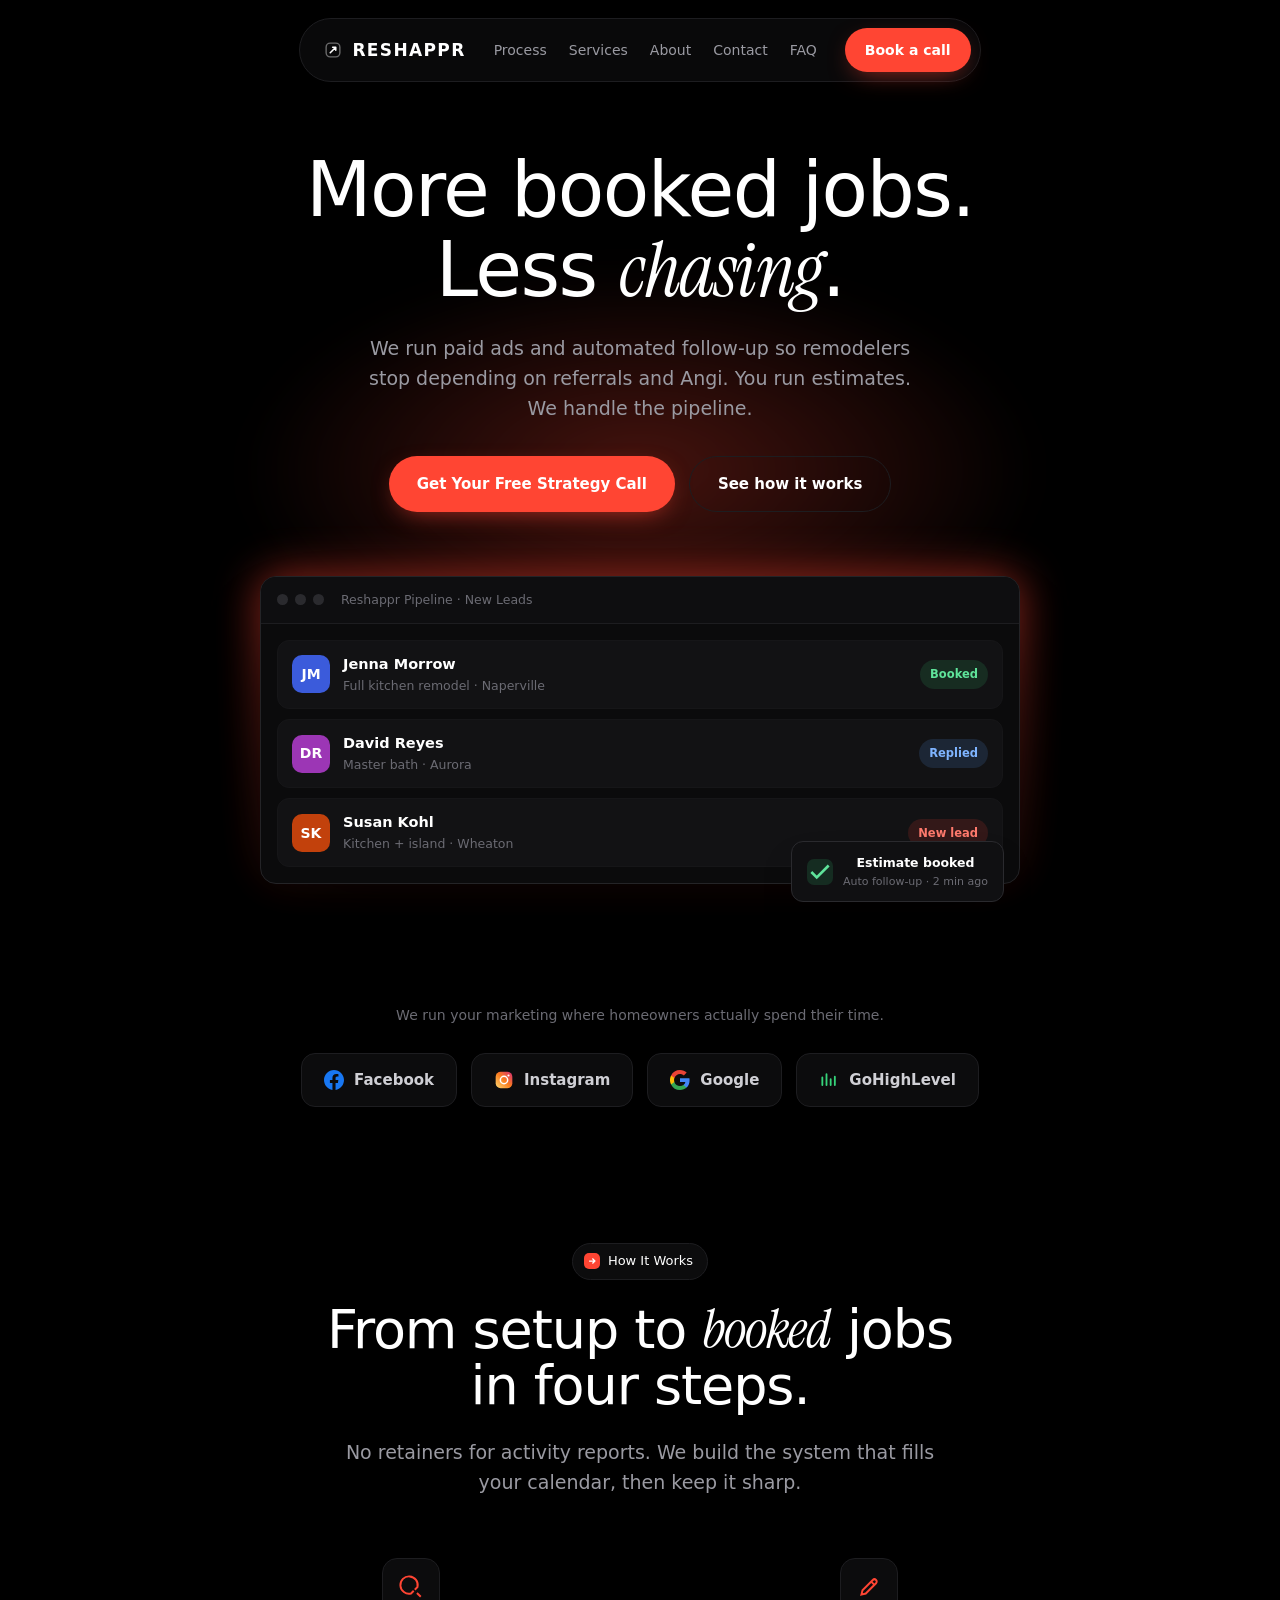
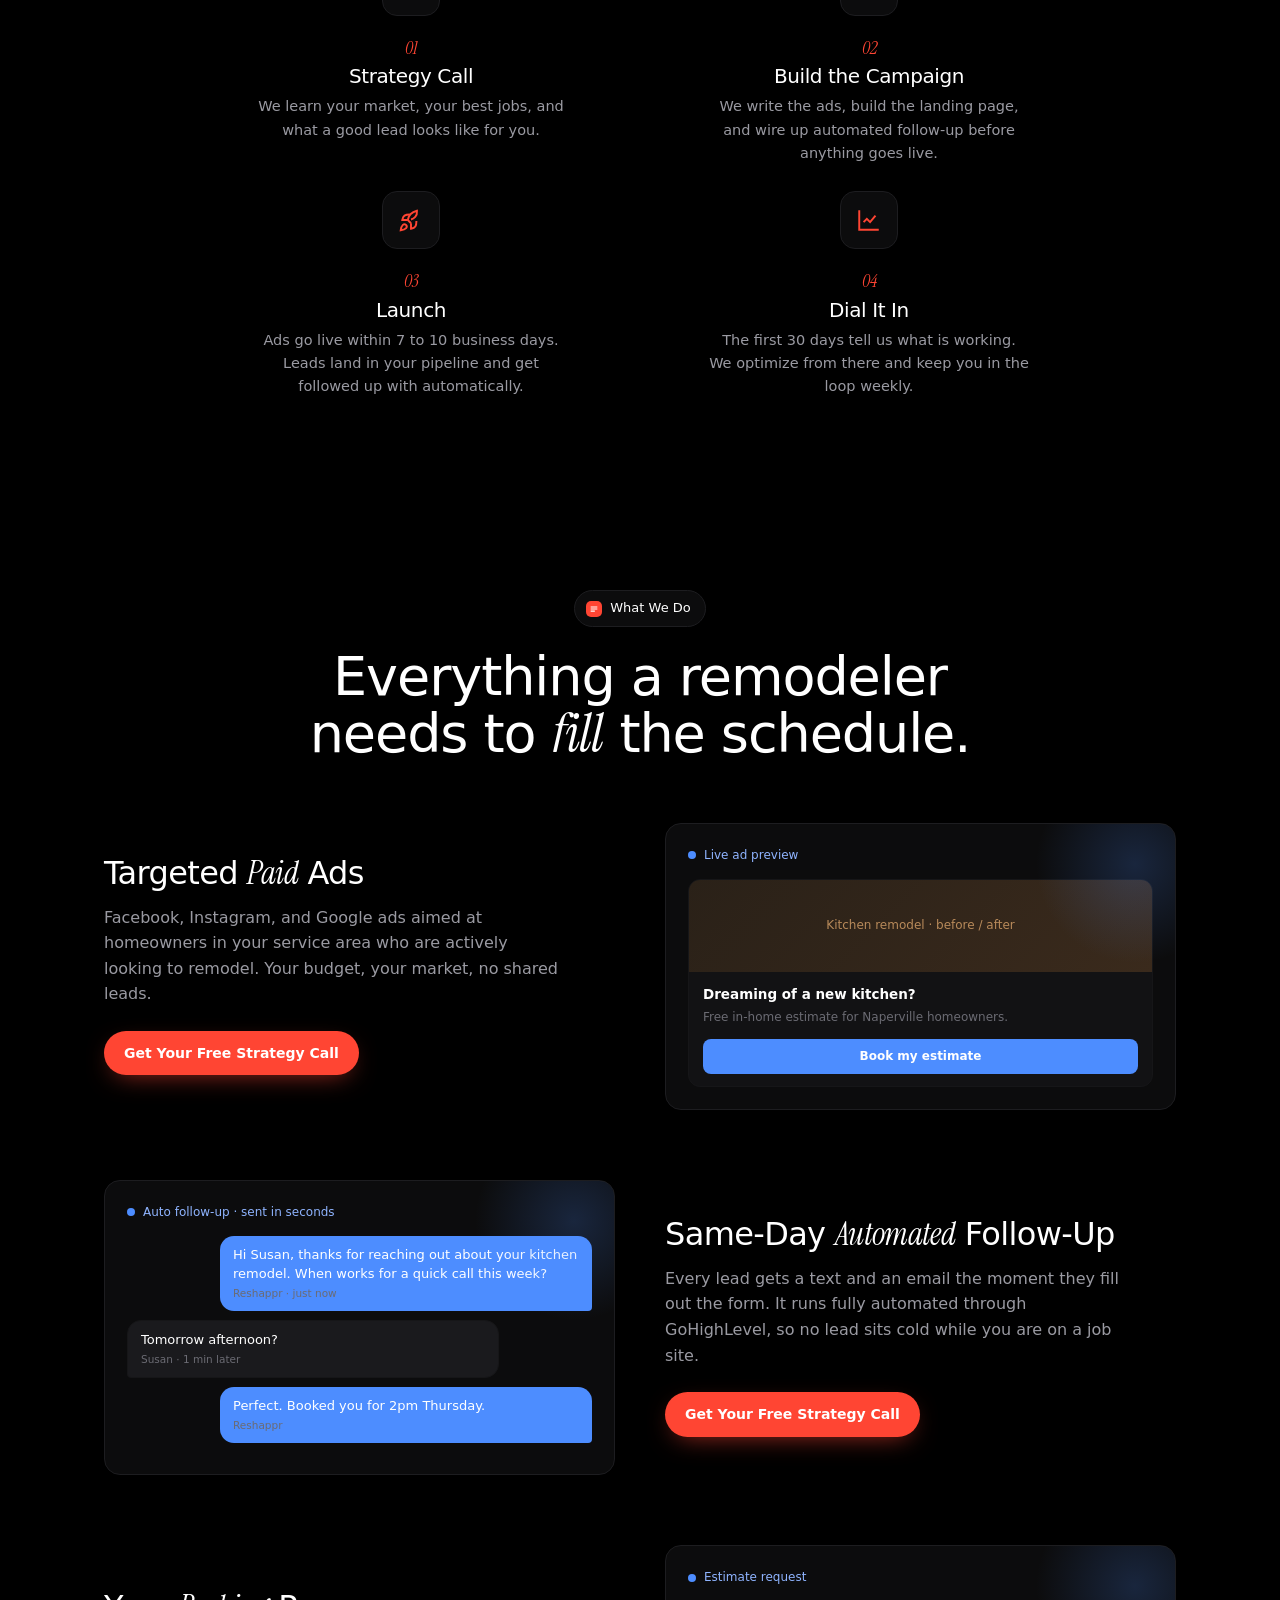
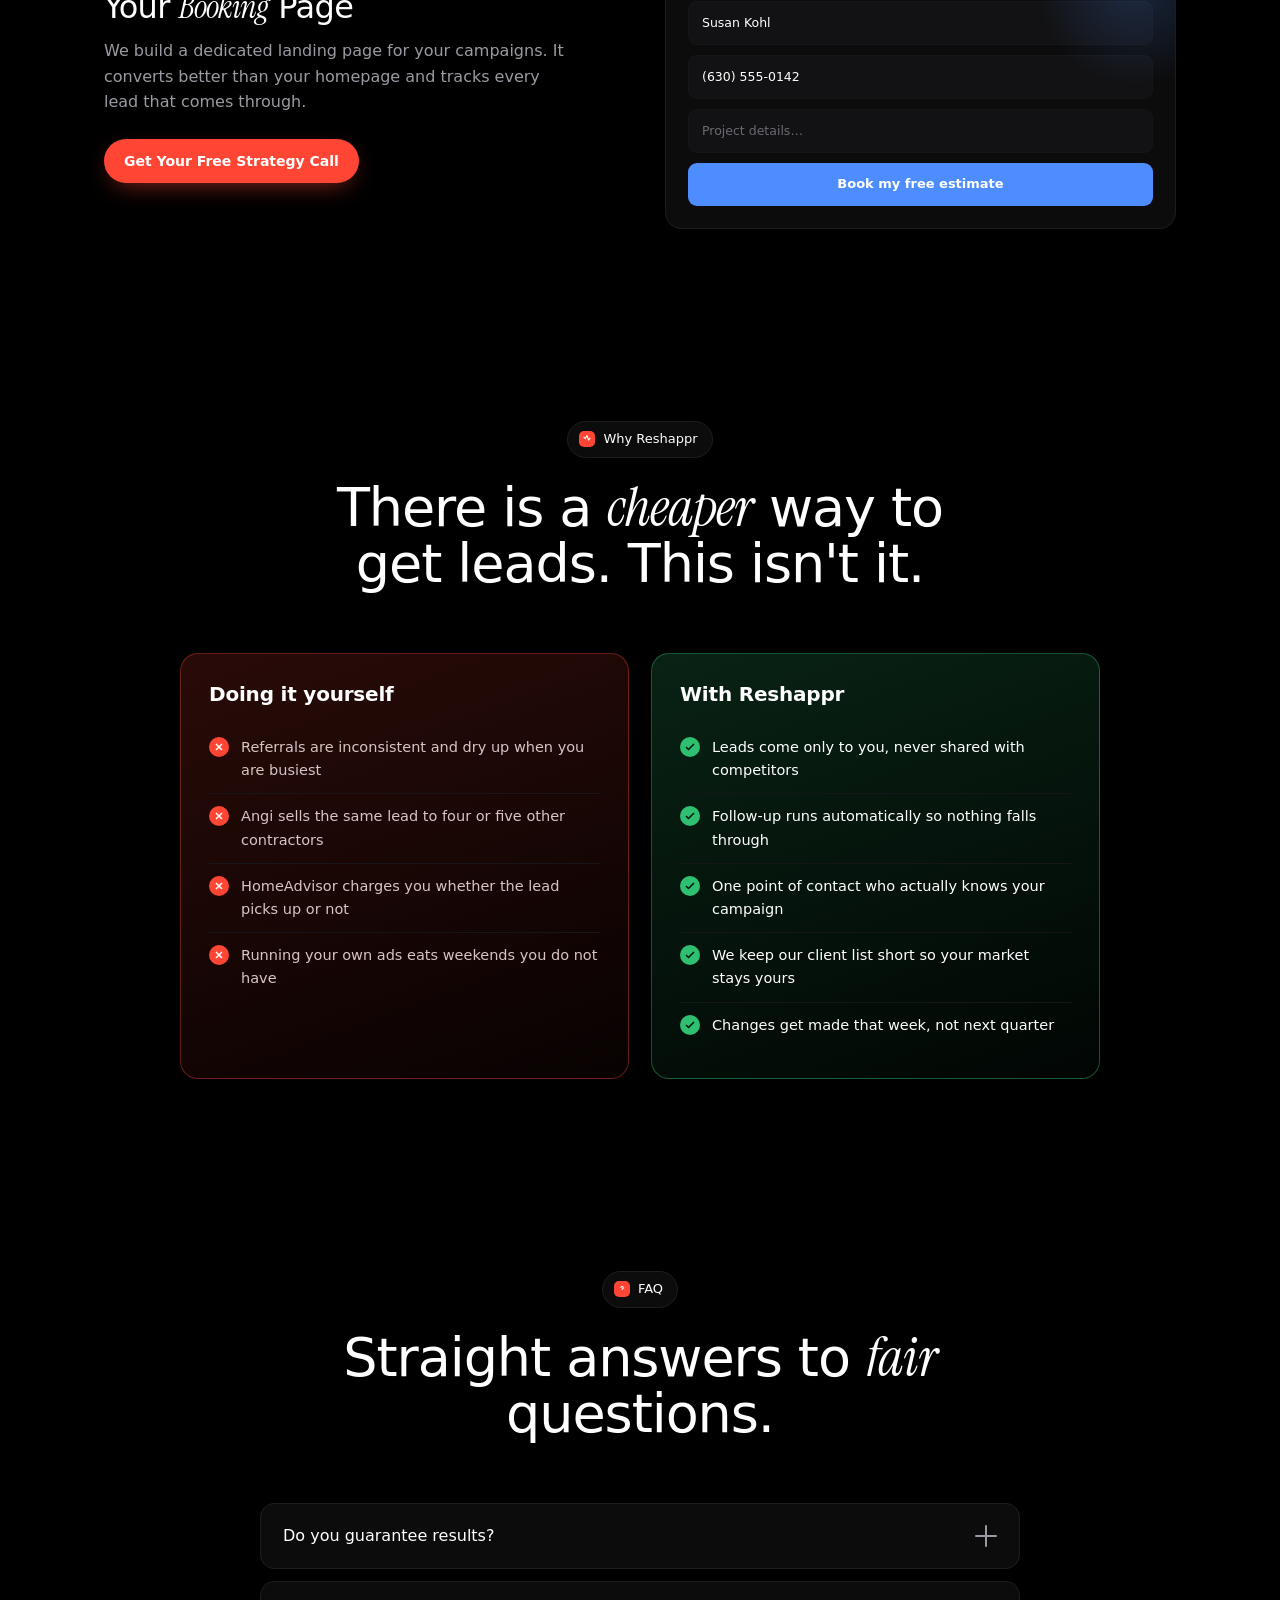
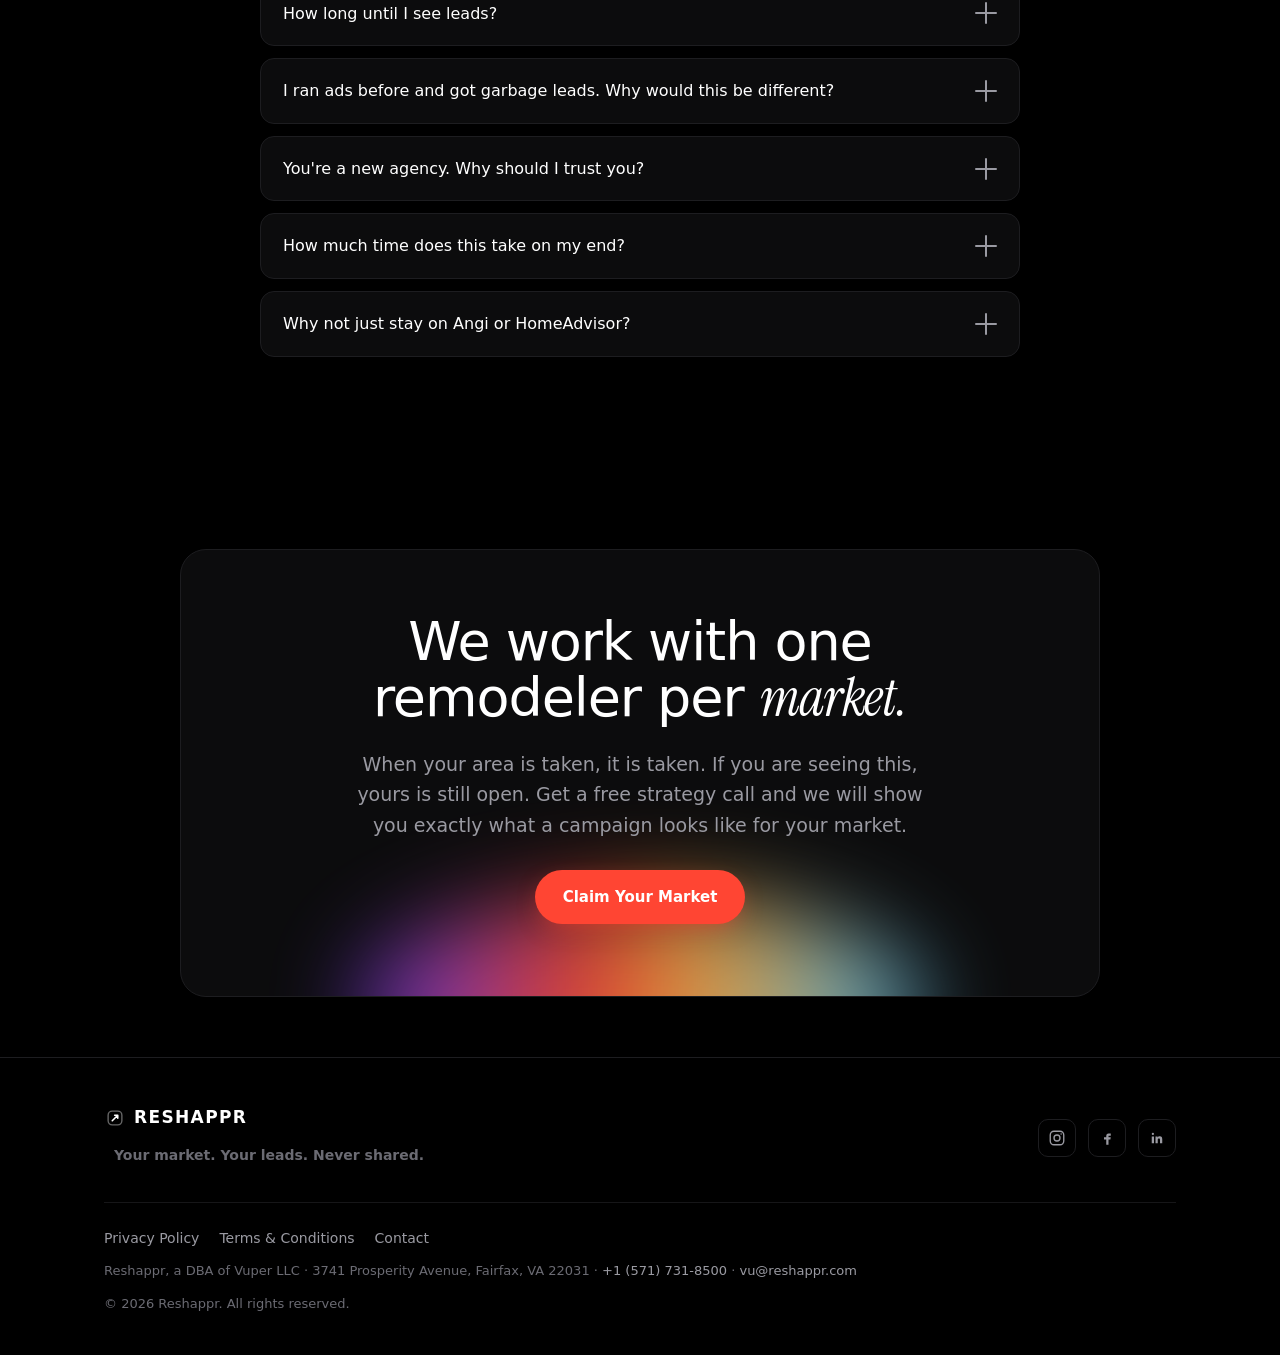
==== index.html @ 0d87b8c2 "Add files via upload" ====
<!DOCTYPE html>
<html lang="en">
<head>
<meta charset="UTF-8" />
<meta name="viewport" content="width=device-width, initial-scale=1.0" />
<title>Reshappr | Done-For-You Marketing for Kitchen &amp; Bath Remodelers</title>
<link rel="icon" href="brand/favicon.svg" type="image/svg+xml" />
<meta name="description" content="Reshappr runs paid ads and automated follow-up for kitchen and bath remodelers so your calendar fills with real estimates, not tire-kickers. Leads go only to you." />
<link rel="preconnect" href="https://fonts.googleapis.com" />
<link rel="preconnect" href="https://fonts.gstatic.com" crossorigin />
<link rel="preconnect" href="https://api.fontshare.com" crossorigin />
<link href="https://api.fontshare.com/v2/css?f[]=satoshi@400,500,700,900&display=swap" rel="stylesheet" />
<link href="https://fonts.googleapis.com/css2?family=Instrument+Serif:ital@0;1&display=swap" rel="stylesheet" />
<style>
  :root {
    --bg: #000000;
    --bg-card: #0c0c0d;
    --bg-card-2: #111113;
    --line: #1d1d20;
    --line-soft: #161618;
    --text: #ffffff;
    --muted: #9a9aa2;
    --muted-2: #6b6b73;
    --accent: #ff4533;
    --accent-soft: #ff4533;
    --demo: #4d8dff;
    --radius: 18px;
    --radius-pill: 100px;
    --serif: "Instrument Serif", Georgia, serif;
    --sans: "Satoshi", system-ui, -apple-system, sans-serif;
  }

  * { box-sizing: border-box; margin: 0; padding: 0; }
  html { scroll-behavior: smooth; }
  body {
    font-family: var(--sans);
    background: var(--bg);
    color: var(--text);
    line-height: 1.6;
    -webkit-font-smoothing: antialiased;
    overflow-x: hidden;
  }
  a { color: inherit; text-decoration: none; }
  img { max-width: 100%; display: block; }
  ::selection { background: var(--accent); color: #fff; }

  .wrap { width: 100%; max-width: 1120px; margin: 0 auto; padding: 0 24px; }

  /* emphasis serif */
  .em { font-family: var(--serif); font-style: italic; font-weight: 400; }

  /* ---------- NAV ---------- */
  .nav-spacer { height: 110px; }
  .nav {
    position: fixed; top: 18px; left: 0; right: 0; z-index: 100;
    display: flex; justify-content: center; pointer-events: none;
  }
  .nav-inner {
    pointer-events: auto;
    display: flex; align-items: center; gap: 28px;
    background: rgba(12,12,13,0.82);
    backdrop-filter: blur(14px);
    border: 1px solid var(--line);
    border-radius: var(--radius-pill);
    padding: 9px 9px 9px 22px;
    box-shadow: 0 10px 40px -18px rgba(0,0,0,0.8);
  }
  .brand { font-weight: 900; letter-spacing: 0.08em; font-size: 17px; display: flex; align-items: center; gap: 8px; }
  .brand .spark { color: var(--accent); }
  .brand-mark { width: 22px; height: 22px; color: #fff; flex: none; }
  .nav-links { display: flex; gap: 22px; font-size: 14px; color: var(--muted); }
  .nav-links a:hover { color: #fff; }
  .btn {
    display: inline-flex; align-items: center; justify-content: center; gap: 8px;
    background: var(--accent); color: #fff; font-weight: 600; font-size: 14px;
    padding: 11px 20px; border-radius: var(--radius-pill); border: none; cursor: pointer;
    transition: transform .15s ease, box-shadow .2s ease, background .2s ease;
    box-shadow: 0 8px 26px -10px rgba(255,69,51,0.7);
  }
  .btn:hover { transform: translateY(-1px); box-shadow: 0 12px 32px -8px rgba(255,69,51,0.85); }
  .btn-lg { padding: 15px 28px; font-size: 15px; }
  .btn-ghost { background: transparent; border: 1px solid var(--line); box-shadow: none; color: #fff; }
  .btn-ghost:hover { border-color: #333; background: rgba(255,255,255,0.03); }
  .nav-toggle { display: none; }

  /* ---------- SECTION SHELL ---------- */
  section { position: relative; padding: 96px 0; }
  .badge {
    display: inline-flex; align-items: center; gap: 8px;
    background: var(--bg-card); border: 1px solid var(--line);
    color: #fff; font-size: 13px; font-weight: 500;
    padding: 7px 14px 7px 11px; border-radius: var(--radius-pill); margin: 0 auto 22px;
  }
  .badge .dot { width: 16px; height: 16px; border-radius: 5px; background: var(--accent); display: inline-flex; align-items:center; justify-content:center; }
  .badge .dot svg { width: 10px; height: 10px; }
  .center { text-align: center; }
  h1, h2, h3 { font-weight: 500; letter-spacing: -0.02em; line-height: 1.05; }
  .h-xl { font-size: clamp(40px, 6.6vw, 76px); }
  .h-lg { font-size: clamp(32px, 4.6vw, 54px); }
  .h-md { font-size: clamp(24px, 3vw, 34px); }
  .lead { color: var(--muted); font-size: clamp(16px, 1.6vw, 19px); max-width: 600px; margin: 22px auto 0; }
  .section-head { max-width: 720px; margin: 0 auto 60px; }

  /* ---------- HERO ---------- */
  .hero { padding: 40px 0 90px; text-align: center; }
  .hero-glow {
    position: absolute; left: 50%; top: 240px; transform: translateX(-50%);
    width: 900px; height: 460px; pointer-events: none; z-index: 0;
    background: radial-gradient(ellipse at center, rgba(255,69,51,0.28) 0%, rgba(255,69,51,0) 62%);
    filter: blur(20px);
  }
  .hero .wrap { position: relative; z-index: 1; }
  .hero h1 { margin: 0 auto; max-width: 880px; }
  .hero .lead { max-width: 560px; }
  .hero-cta { margin-top: 32px; display: flex; gap: 14px; justify-content: center; flex-wrap: wrap; }

  /* hero mock */
  .mock-wrap { margin: 64px auto 0; max-width: 760px; position: relative; }
  .mock-glow {
    position: absolute; inset: -2px; border-radius: 22px; z-index: 0;
    background: linear-gradient(180deg, rgba(255,69,51,0.9), rgba(255,69,51,0.15));
    filter: blur(22px); opacity: 0.65;
  }
  .mock {
    position: relative; z-index: 1; background: #0b0b0c; border: 1px solid #242427;
    border-radius: 16px; overflow: hidden; text-align: left;
    box-shadow: 0 40px 90px -40px rgba(0,0,0,0.9);
  }
  .mock-bar { display: flex; align-items: center; gap: 7px; padding: 13px 16px; border-bottom: 1px solid var(--line); background: #0e0e10; }
  .mock-bar .d { width: 11px; height: 11px; border-radius: 50%; background: #2a2a2e; }
  .mock-bar .title { margin-left: 10px; font-size: 12.5px; color: var(--muted-2); }
  .mock-body { padding: 16px; display: grid; gap: 10px; }
  .lead-row { display: flex; align-items: center; gap: 13px; background: #121214; border: 1px solid var(--line-soft); border-radius: 12px; padding: 12px 14px; }
  .ava { width: 38px; height: 38px; border-radius: 10px; flex: none; display: flex; align-items: center; justify-content: center; font-weight: 700; font-size: 14px; color: #fff; }
  .lead-row .meta { flex: 1; min-width: 0; }
  .lead-row .nm { font-size: 14.5px; font-weight: 600; }
  .lead-row .pj { font-size: 12.5px; color: var(--muted-2); }
  .tag { font-size: 11.5px; font-weight: 600; padding: 5px 10px; border-radius: 100px; white-space: nowrap; }
  .tag.booked { background: rgba(54,211,122,0.13); color: #5fe39a; }
  .tag.new { background: rgba(255,69,51,0.14); color: #ff7a6d; }
  .tag.replied { background: rgba(96,165,250,0.14); color: #7fb4ff; }
  .toast {
    position: absolute; right: 16px; bottom: -18px; z-index: 3;
    display: flex; align-items: center; gap: 10px;
    background: #101012; border: 1px solid #2a2a2e; border-radius: 12px; padding: 11px 15px;
    box-shadow: 0 20px 40px -18px rgba(0,0,0,0.9);
  }
  .toast .ic { width: 26px; height: 26px; border-radius: 7px; background: rgba(54,211,122,0.15); color: #5fe39a; display: flex; align-items: center; justify-content: center; }
  .toast .tt { font-size: 12.5px; font-weight: 600; }
  .toast .ts { font-size: 11px; color: var(--muted-2); }

  /* ---------- PLATFORMS ---------- */
  .platforms { padding: 30px 0 40px; text-align: center; }
  .platforms p { color: var(--muted-2); font-size: 14px; margin-bottom: 26px; }
  .logo-row { display: flex; flex-wrap: wrap; gap: 14px; justify-content: center; }
  .logo-chip {
    display: flex; align-items: center; gap: 10px;
    background: var(--bg-card); border: 1px solid var(--line); border-radius: 14px;
    padding: 14px 22px; color: #cfcfd4; font-weight: 600; font-size: 15px;
  }
  .logo-chip svg { width: 20px; height: 20px; }

  /* ---------- PROCESS ---------- */
  .grid-2 { display: grid; grid-template-columns: repeat(2, 1fr); gap: 26px 56px; max-width: 860px; margin: 0 auto; }
  .step { text-align: center; }
  .step .icon {
    width: 58px; height: 58px; margin: 0 auto 18px; border-radius: 15px;
    background: var(--bg-card); border: 1px solid var(--line);
    display: flex; align-items: center; justify-content: center; color: var(--accent);
  }
  .step .icon svg { width: 26px; height: 26px; }
  .step .num { font-family: var(--serif); font-style: italic; color: var(--accent); font-size: 18px; }
  .step h3 { font-size: 20px; margin: 4px 0 8px; }
  .step p { color: var(--muted); font-size: 14.5px; max-width: 320px; margin: 0 auto; }

  /* ---------- SERVICES ---------- */
  .svc { display: grid; grid-template-columns: 1fr 1fr; gap: 50px; align-items: center; margin-bottom: 70px; }
  .svc:last-child { margin-bottom: 0; }
  .svc.flip .svc-text { order: 2; }
  .svc h3 { font-size: clamp(24px, 2.6vw, 32px); margin-bottom: 14px; }
  .svc p { color: var(--muted); font-size: 16px; max-width: 460px; }
  .svc .btn { margin-top: 24px; }
  .svc-visual {
    background: var(--bg-card); border: 1px solid var(--line); border-radius: 16px;
    padding: 22px; min-height: 230px; position: relative; overflow: hidden;
  }
  .svc-visual::after {
    content: ""; position: absolute; right: -60px; top: -60px; width: 200px; height: 200px;
    background: radial-gradient(circle, rgba(77,141,255,0.20), transparent 70%); pointer-events: none;
  }
  .mini-head { font-size: 12px; color: #8fb4ff; margin-bottom: 14px; display: flex; align-items: center; gap: 8px; }
  .mini-head .pulse { width: 8px; height: 8px; border-radius: 50%; background: var(--demo); }
  /* ad preview */
  .ad-card { background: #121214; border: 1px solid var(--line-soft); border-radius: 12px; overflow: hidden; }
  .ad-img { height: 92px; background: linear-gradient(135deg, #2a2118, #3a2a1c); display: flex; align-items: center; justify-content: center; color: #b88a5a; font-size: 12px; }
  .ad-body { padding: 12px 14px; }
  .ad-body .t { font-size: 13.5px; font-weight: 600; }
  .ad-body .s { font-size: 12px; color: var(--muted-2); margin-top: 3px; }
  .ad-btn { margin-top: 11px; background: var(--demo); color: #fff; font-size: 12px; font-weight: 600; text-align: center; padding: 8px; border-radius: 8px; }
  /* sms thread */
  .bubble { max-width: 80%; padding: 10px 13px; border-radius: 14px; font-size: 13px; margin-bottom: 9px; line-height: 1.45; }
  .bubble.in { background: #1a1a1d; border: 1px solid var(--line-soft); border-bottom-left-radius: 4px; }
  .bubble.out { background: var(--demo); color: #fff; margin-left: auto; border-bottom-right-radius: 4px; }
  .stamp { font-size: 10.5px; color: var(--muted-2); display: block; margin-top: 2px; }
  /* booking form */
  .form-mock { display: grid; gap: 10px; }
  .form-mock .fld { background: #121214; border: 1px solid var(--line-soft); border-radius: 9px; padding: 11px 13px; font-size: 12.5px; color: var(--muted-2); }
  .form-mock .fld.filled { color: #fff; }
  .form-mock .submit { background: var(--demo); color: #fff; text-align: center; font-size: 13px; font-weight: 600; padding: 11px; border-radius: 9px; }

  /* ---------- COMPARISON ---------- */
  .cmp { display: grid; grid-template-columns: 1fr 1fr; gap: 22px; max-width: 920px; margin: 0 auto; }
  .cmp-col { border-radius: var(--radius); padding: 30px 28px; border: 1px solid var(--line); }
  .cmp-col.bad { background: linear-gradient(160deg, rgba(255,69,51,0.16), rgba(255,69,51,0.03)); border-color: rgba(255,69,51,0.35); }
  .cmp-col.good { background: linear-gradient(160deg, rgba(47,191,113,0.18), rgba(47,191,113,0.03)); border-color: rgba(47,191,113,0.4); }
  .cmp-col h3 { font-size: 20px; margin-bottom: 20px; font-weight: 600; letter-spacing: -0.01em; }
  .cmp-col.bad h3 { color: #fff; }
  .cmp-item { display: flex; gap: 12px; align-items: flex-start; padding: 11px 0; border-top: 1px solid var(--line-soft); font-size: 14.5px; }
  .cmp-item:first-of-type { border-top: none; }
  .cmp-item .ci { width: 20px; height: 20px; border-radius: 50%; flex: none; display: flex; align-items: center; justify-content: center; margin-top: 1px; }
  .cmp-item.bad .ci { background: var(--accent); color: #fff; }
  .cmp-item.good .ci { background: #2fbf71; color: #04140b; }
  .cmp-item.bad { color: #d8c5c2; }
  .cmp-item .ci svg { width: 12px; height: 12px; }

  /* ---------- FAQ ---------- */
  .faq { max-width: 760px; margin: 0 auto; display: grid; gap: 12px; }
  .faq details { background: var(--bg-card); border: 1px solid var(--line); border-radius: 14px; overflow: hidden; }
  .faq summary {
    list-style: none; cursor: pointer; padding: 19px 22px;
    display: flex; justify-content: space-between; align-items: center; gap: 16px;
    font-size: 16px; font-weight: 500;
  }
  .faq summary::-webkit-details-marker { display: none; }
  .faq summary .pm { flex: none; width: 22px; height: 22px; position: relative; transition: transform .25s ease; color: var(--muted); }
  .faq summary .pm::before, .faq summary .pm::after { content: ""; position: absolute; background: currentColor; border-radius: 2px; }
  .faq summary .pm::before { left: 0; right: 0; top: 50%; height: 2px; transform: translateY(-50%); }
  .faq summary .pm::after { top: 0; bottom: 0; left: 50%; width: 2px; transform: translateX(-50%); transition: opacity .25s ease; }
  .faq details[open] summary .pm::after { opacity: 0; }
  .faq .ans { padding: 0 22px 20px; color: var(--muted); font-size: 14.5px; max-width: 640px; }

  /* ---------- FINAL CTA ---------- */
  .final { padding-bottom: 60px; }
  .final-card {
    position: relative; max-width: 920px; margin: 0 auto; text-align: center;
    background: var(--bg-card); border: 1px solid var(--line); border-radius: 26px;
    padding: 64px 30px 72px; overflow: hidden;
  }
  .final-card h2 { position: relative; z-index: 1; max-width: 640px; margin: 0 auto; }
  .final-card .lead { position: relative; z-index: 1; }
  .final-card .btn { position: relative; z-index: 1; margin-top: 30px; }
  .final-rainbow {
    position: absolute; left: 50%; bottom: -120px; transform: translateX(-50%);
    width: 560px; height: 220px; border-radius: 50%; z-index: 0; filter: blur(46px); opacity: 0.85;
    background: linear-gradient(90deg, #6a3bff, #ff4533 40%, #ffb347 60%, #57c7ff);
  }

  /* ---------- FOOTER ---------- */
  footer { border-top: 1px solid var(--line); padding: 46px 0 40px; }
  .foot { display: flex; justify-content: space-between; align-items: center; gap: 20px; flex-wrap: wrap; }
  .foot .tag { color: var(--muted-2); font-size: 14px; margin-top: 8px; }
  .foot .soc { display: flex; gap: 12px; }
  .foot .soc a { width: 38px; height: 38px; border: 1px solid var(--line); border-radius: 10px; display: flex; align-items: center; justify-content: center; color: var(--muted); }
  .foot .soc a:hover { color: #fff; border-color: #333; }
  .foot-links { display: flex; gap: 20px; flex-wrap: wrap; margin-top: 30px; padding-top: 24px; border-top: 1px solid var(--line-soft); }
  .foot-links a { color: var(--muted); font-size: 14px; }
  .foot-links a:hover { color: #fff; }
  .copy { color: var(--muted-2); font-size: 13px; margin-top: 12px; }
  .copy a { color: var(--muted); }
  .copy a:hover { color: #fff; }

  /* ---------- ANIMATION ---------- */
  .reveal { opacity: 0; transform: translateY(26px); transition: opacity .7s cubic-bezier(.2,.7,.2,1), transform .7s cubic-bezier(.2,.7,.2,1); }
  .reveal.in { opacity: 1; transform: none; }
  @media (prefers-reduced-motion: reduce) { .reveal { opacity: 1; transform: none; transition: none; } }

  /* ---------- RESPONSIVE ---------- */
  @media (max-width: 860px) {
    section { padding: 70px 0; }
    .nav-links { display: none; }
    .grid-2 { grid-template-columns: 1fr; gap: 40px; }
    .svc { grid-template-columns: 1fr; gap: 26px; margin-bottom: 54px; }
    .svc.flip .svc-text { order: 0; }
    .cmp { grid-template-columns: 1fr; }
    .foot { flex-direction: column; align-items: flex-start; }
  }
</style>
</head>
<body>

<!-- NAV -->
<div class="nav">
  <nav class="nav-inner">
    <div class="brand"><svg class="brand-mark" viewBox="0 0 64 64" fill="none" aria-hidden="true"><rect x="12" y="12" width="40" height="40" rx="12" fill="none" stroke="currentColor" stroke-width="4" opacity="0.4"/><path d="M24 40 L40 24 M31 24 H40 V33" stroke="currentColor" stroke-width="4.5" fill="none" stroke-linecap="round" stroke-linejoin="round"/></svg>RESHAPPR</div>
    <div class="nav-links">
      <a href="#process">Process</a>
      <a href="services.html">Services</a>
      <a href="about.html">About</a>
      <a href="contact.html">Contact</a>
      <a href="#faq">FAQ</a>
    </div>
    <a href="contact.html" class="btn">Book a call</a>
  </nav>
</div>

<!-- HERO -->
<header class="hero">
  <div class="hero-glow"></div>
  <div class="nav-spacer"></div>
  <div class="wrap">
    <h1 class="h-xl">More booked jobs.<br>Less <span class="em">chasing</span>.</h1>
    <p class="lead">We run paid ads and automated follow-up so remodelers stop depending on referrals and Angi. You run estimates. We handle the pipeline.</p>
    <div class="hero-cta">
      <a href="contact.html" class="btn btn-lg">Get Your Free Strategy Call</a>
      <a href="#process" class="btn btn-lg btn-ghost">See how it works</a>
    </div>

    <!-- mock -->
    <div class="mock-wrap reveal">
      <div class="mock-glow"></div>
      <div class="mock">
        <div class="mock-bar">
          <span class="d"></span><span class="d"></span><span class="d"></span>
          <span class="title">Reshappr Pipeline · New Leads</span>
        </div>
        <div class="mock-body">
          <div class="lead-row">
            <div class="ava" style="background:#3b5bdb">JM</div>
            <div class="meta"><div class="nm">Jenna Morrow</div><div class="pj">Full kitchen remodel · Naperville</div></div>
            <span class="tag booked">Booked</span>
          </div>
          <div class="lead-row">
            <div class="ava" style="background:#9c36b5">DR</div>
            <div class="meta"><div class="nm">David Reyes</div><div class="pj">Master bath · Aurora</div></div>
            <span class="tag replied">Replied</span>
          </div>
          <div class="lead-row">
            <div class="ava" style="background:#c2410c">SK</div>
            <div class="meta"><div class="nm">Susan Kohl</div><div class="pj">Kitchen + island · Wheaton</div></div>
            <span class="tag new">New lead</span>
          </div>
        </div>
      </div>
      <div class="toast">
        <span class="ic">
          <svg viewBox="0 0 24 24" fill="none" stroke="currentColor" stroke-width="2.4"><path d="M20 6 9 17l-5-5"/></svg>
        </span>
        <div><div class="tt">Estimate booked</div><div class="ts">Auto follow-up · 2 min ago</div></div>
      </div>
    </div>
  </div>
</header>

<!-- PLATFORMS -->
<section class="platforms">
  <div class="wrap">
    <p>We run your marketing where homeowners actually spend their time.</p>
    <div class="logo-row reveal">
      <div class="logo-chip">
        <svg viewBox="0 0 24 24" fill="#1877F2"><path d="M24 12.07C24 5.4 18.63 0 12 0S0 5.4 0 12.07C0 18.1 4.39 23.1 10.13 24v-8.44H7.08v-3.49h3.05V9.41c0-3.02 1.79-4.69 4.53-4.69 1.31 0 2.68.24 2.68.24v2.97h-1.51c-1.49 0-1.96.93-1.96 1.89v2.25h3.33l-.53 3.49h-2.8V24C19.61 23.1 24 18.1 24 12.07Z"/></svg>
        Facebook
      </div>
      <div class="logo-chip">
        <svg viewBox="0 0 24 24" fill="none"><defs><linearGradient id="ig" x1="0" y1="1" x2="1" y2="0"><stop offset="0" stop-color="#FEDA75"/><stop offset=".5" stop-color="#FA7E1E"/><stop offset="1" stop-color="#D62976"/></linearGradient></defs><rect x="2" y="2" width="20" height="20" rx="6" fill="url(#ig)"/><circle cx="12" cy="12" r="4.4" fill="none" stroke="#fff" stroke-width="1.8"/><circle cx="17.4" cy="6.6" r="1.3" fill="#fff"/></svg>
        Instagram
      </div>
      <div class="logo-chip">
        <svg viewBox="0 0 24 24"><path fill="#4285F4" d="M23.5 12.27c0-.79-.07-1.54-.2-2.27H12v4.51h6.47a5.5 5.5 0 0 1-2.4 3.6v3h3.86c2.26-2.08 3.57-5.15 3.57-8.84Z"/><path fill="#34A853" d="M12 24c3.24 0 5.95-1.08 7.93-2.91l-3.86-3c-1.08.72-2.45 1.16-4.07 1.16-3.13 0-5.78-2.11-6.73-4.96H1.29v3.09A12 12 0 0 0 12 24Z"/><path fill="#FBBC05" d="M5.27 14.29a7.2 7.2 0 0 1 0-4.58V6.62H1.29a12 12 0 0 0 0 10.76l3.98-3.09Z"/><path fill="#EA4335" d="M12 4.75c1.77 0 3.35.61 4.6 1.8l3.42-3.42C17.95 1.19 15.24 0 12 0A12 12 0 0 0 1.29 6.62l3.98 3.09C6.22 6.86 8.87 4.75 12 4.75Z"/></svg>
        Google
      </div>
      <div class="logo-chip">
        <svg viewBox="0 0 24 24" fill="none" stroke="#36D37A" stroke-width="2.2" stroke-linecap="round"><path d="M4 18V9m5 9V5m5 13v-7m5 7V8"/></svg>
        GoHighLevel
      </div>
    </div>
  </div>
</section>

<!-- PROCESS -->
<section id="process">
  <div class="wrap center section-head reveal">
    <span class="badge"><span class="dot"><svg viewBox="0 0 24 24" fill="none" stroke="#fff" stroke-width="3"><path d="M5 12h14M13 6l6 6-6 6"/></svg></span>How It Works</span>
    <h2 class="h-lg">From setup to <span class="em">booked</span> jobs in four steps.</h2>
    <p class="lead">No retainers for activity reports. We build the system that fills your calendar, then keep it sharp.</p>
  </div>
  <div class="wrap">
    <div class="grid-2 reveal">
      <div class="step">
        <div class="icon"><svg viewBox="0 0 24 24" fill="none" stroke="currentColor" stroke-width="1.8"><path d="M15.5 14.5 18 12a8 8 0 1 0-6 6l2.5-2.5"/><path d="m21 21-3.5-3.5"/></svg></div>
        <span class="num">01</span>
        <h3>Strategy Call</h3>
        <p>We learn your market, your best jobs, and what a good lead looks like for you.</p>
      </div>
      <div class="step">
        <div class="icon"><svg viewBox="0 0 24 24" fill="none" stroke="currentColor" stroke-width="1.8"><path d="m14 7 3 3"/><path d="M5 19l4-1 9.5-9.5a2.1 2.1 0 0 0-3-3L6 15l-1 4Z"/></svg></div>
        <span class="num">02</span>
        <h3>Build the Campaign</h3>
        <p>We write the ads, build the landing page, and wire up automated follow-up before anything goes live.</p>
      </div>
      <div class="step">
        <div class="icon"><svg viewBox="0 0 24 24" fill="none" stroke="currentColor" stroke-width="1.8"><path d="M4.5 16.5c-1.5 1.3-2 5-2 5s3.7-.5 5-2c.7-.9.7-2.2-.1-3a2.2 2.2 0 0 0-2.9 0Z"/><path d="M12 15 9 12c.5-3 2.5-7 8.5-8.5C18 8.5 14.5 11 12 11.5"/><path d="M9 12H4s.5-3 2-4 5-1 5-1"/><path d="M12 15v5s3-.5 4-2 1-5 1-5"/></svg></div>
        <span class="num">03</span>
        <h3>Launch</h3>
        <p>Ads go live within 7 to 10 business days. Leads land in your pipeline and get followed up with automatically.</p>
      </div>
      <div class="step">
        <div class="icon"><svg viewBox="0 0 24 24" fill="none" stroke="currentColor" stroke-width="1.8"><path d="M3 3v18h18"/><path d="m7 14 3-3 3 3 5-6"/></svg></div>
        <span class="num">04</span>
        <h3>Dial It In</h3>
        <p>The first 30 days tell us what is working. We optimize from there and keep you in the loop weekly.</p>
      </div>
    </div>
  </div>
</section>

<!-- SERVICES -->
<section id="services">
  <div class="wrap center section-head reveal">
    <span class="badge"><span class="dot"><svg viewBox="0 0 24 24" fill="none" stroke="#fff" stroke-width="2.6"><path d="M4 7h16M4 12h16M4 17h10"/></svg></span>What We Do</span>
    <h2 class="h-lg">Everything a remodeler needs to <span class="em">fill</span> the schedule.</h2>
  </div>
  <div class="wrap">

    <div class="svc reveal">
      <div class="svc-text">
        <h3>Targeted <span class="em">Paid</span> Ads</h3>
        <p>Facebook, Instagram, and Google ads aimed at homeowners in your service area who are actively looking to remodel. Your budget, your market, no shared leads.</p>
        <a href="contact.html" class="btn">Get Your Free Strategy Call</a>
      </div>
      <div class="svc-visual">
        <div class="mini-head"><span class="pulse"></span>Live ad preview</div>
        <div class="ad-card">
          <div class="ad-img">Kitchen remodel · before / after</div>
          <div class="ad-body">
            <div class="t">Dreaming of a new kitchen?</div>
            <div class="s">Free in-home estimate for Naperville homeowners.</div>
            <div class="ad-btn">Book my estimate</div>
          </div>
        </div>
      </div>
    </div>

    <div class="svc flip reveal">
      <div class="svc-text">
        <h3>Same-Day <span class="em">Automated</span> Follow-Up</h3>
        <p>Every lead gets a text and an email the moment they fill out the form. It runs fully automated through GoHighLevel, so no lead sits cold while you are on a job site.</p>
        <a href="contact.html" class="btn">Get Your Free Strategy Call</a>
      </div>
      <div class="svc-visual">
        <div class="mini-head"><span class="pulse"></span>Auto follow-up · sent in seconds</div>
        <div class="bubble out">Hi Susan, thanks for reaching out about your kitchen remodel. When works for a quick call this week? <span class="stamp">Reshappr · just now</span></div>
        <div class="bubble in">Tomorrow afternoon? <span class="stamp">Susan · 1 min later</span></div>
        <div class="bubble out">Perfect. Booked you for 2pm Thursday. <span class="stamp">Reshappr</span></div>
      </div>
    </div>

    <div class="svc reveal">
      <div class="svc-text">
        <h3>Your <span class="em">Booking</span> Page</h3>
        <p>We build a dedicated landing page for your campaigns. It converts better than your homepage and tracks every lead that comes through.</p>
        <a href="contact.html" class="btn">Get Your Free Strategy Call</a>
      </div>
      <div class="svc-visual">
        <div class="mini-head"><span class="pulse"></span>Estimate request</div>
        <div class="form-mock">
          <div class="fld filled">Susan Kohl</div>
          <div class="fld filled">(630) 555-0142</div>
          <div class="fld">Project details…</div>
          <div class="submit">Book my free estimate</div>
        </div>
      </div>
    </div>

  </div>
</section>

<!-- COMPARISON -->
<section id="why">
  <div class="wrap center section-head reveal">
    <span class="badge"><span class="dot"><svg viewBox="0 0 24 24" fill="none" stroke="#fff" stroke-width="2.6"><path d="m4 7 4 4 4-7 4 10 4-5"/></svg></span>Why Reshappr</span>
    <h2 class="h-lg">There is a <span class="em">cheaper</span> way to get leads. This isn't it.</h2>
  </div>
  <div class="wrap">
    <div class="cmp reveal">
      <div class="cmp-col bad">
        <h3>Doing it yourself</h3>
        <div class="cmp-item bad"><span class="ci"><svg viewBox="0 0 24 24" fill="none" stroke="currentColor" stroke-width="3"><path d="M18 6 6 18M6 6l12 12"/></svg></span>Referrals are inconsistent and dry up when you are busiest</div>
        <div class="cmp-item bad"><span class="ci"><svg viewBox="0 0 24 24" fill="none" stroke="currentColor" stroke-width="3"><path d="M18 6 6 18M6 6l12 12"/></svg></span>Angi sells the same lead to four or five other contractors</div>
        <div class="cmp-item bad"><span class="ci"><svg viewBox="0 0 24 24" fill="none" stroke="currentColor" stroke-width="3"><path d="M18 6 6 18M6 6l12 12"/></svg></span>HomeAdvisor charges you whether the lead picks up or not</div>
        <div class="cmp-item bad"><span class="ci"><svg viewBox="0 0 24 24" fill="none" stroke="currentColor" stroke-width="3"><path d="M18 6 6 18M6 6l12 12"/></svg></span>Running your own ads eats weekends you do not have</div>
      </div>
      <div class="cmp-col good">
        <h3>With Reshappr</h3>
        <div class="cmp-item good"><span class="ci"><svg viewBox="0 0 24 24" fill="none" stroke="currentColor" stroke-width="3"><path d="M20 6 9 17l-5-5"/></svg></span>Leads come only to you, never shared with competitors</div>
        <div class="cmp-item good"><span class="ci"><svg viewBox="0 0 24 24" fill="none" stroke="currentColor" stroke-width="3"><path d="M20 6 9 17l-5-5"/></svg></span>Follow-up runs automatically so nothing falls through</div>
        <div class="cmp-item good"><span class="ci"><svg viewBox="0 0 24 24" fill="none" stroke="currentColor" stroke-width="3"><path d="M20 6 9 17l-5-5"/></svg></span>One point of contact who actually knows your campaign</div>
        <div class="cmp-item good"><span class="ci"><svg viewBox="0 0 24 24" fill="none" stroke="currentColor" stroke-width="3"><path d="M20 6 9 17l-5-5"/></svg></span>We keep our client list short so your market stays yours</div>
        <div class="cmp-item good"><span class="ci"><svg viewBox="0 0 24 24" fill="none" stroke="currentColor" stroke-width="3"><path d="M20 6 9 17l-5-5"/></svg></span>Changes get made that week, not next quarter</div>
      </div>
    </div>
  </div>
</section>

<!-- FAQ -->
<section id="faq">
  <div class="wrap center section-head reveal">
    <span class="badge"><span class="dot"><svg viewBox="0 0 24 24" fill="none" stroke="#fff" stroke-width="2.6"><path d="M9.1 9a3 3 0 1 1 4.5 2.6c-.9.5-1.6 1.2-1.6 2.4"/><path d="M12 17h.01"/></svg></span>FAQ</span>
    <h2 class="h-lg">Straight answers to <span class="em">fair</span> questions.</h2>
  </div>
  <div class="wrap">
    <div class="faq reveal">
      <details>
        <summary>Do you guarantee results?<span class="pm"></span></summary>
        <div class="ans">No. Any agency that does is lying. What we can tell you is how we run campaigns, what we optimize for, and what realistic timelines look like. Results depend on your market, your price point, and how fast you respond to leads.</div>
      </details>
      <details>
        <summary>How long until I see leads?<span class="pm"></span></summary>
        <div class="ans">Ads go live in 7 to 10 business days after we finish setup. Plan for about 30 days before the data is solid enough to know what is working. Leads can come in before that, but that is when we start optimizing with confidence.</div>
      </details>
      <details>
        <summary>I ran ads before and got garbage leads. Why would this be different?<span class="pm"></span></summary>
        <div class="ans">Bad leads are usually a follow-up problem, not an ad problem. If someone fills out a form and does not hear back for six hours, they have already called someone else. We build automated same-day follow-up into every campaign from day one.</div>
      </details>
      <details>
        <summary>You're a new agency. Why should I trust you?<span class="pm"></span></summary>
        <div class="ans">Fair question. We do not have a client wall or a long track record to show you. What we do have: the founder runs your campaigns directly, we keep a short client list so your market stays ours to protect, and when something needs to change we do it that week. You will not get handed off to a junior account manager.</div>
      </details>
      <details>
        <summary>How much time does this take on my end?<span class="pm"></span></summary>
        <div class="ans">You handle estimates and the actual work. We handle ads, follow-up, and reporting. Expect a short onboarding call at the start and a quick weekly check-in once things are live.</div>
      </details>
      <details>
        <summary>Why not just stay on Angi or HomeAdvisor?<span class="pm"></span></summary>
        <div class="ans">Those platforms sell the same lead to multiple contractors at once, so you compete on price from the first call. Our leads go only to you in your market. That is a very different conversation with a homeowner.</div>
      </details>
    </div>
  </div>
</section>

<!-- FINAL CTA -->
<section class="final">
  <div class="wrap">
    <div class="final-card reveal">
      <div class="final-rainbow"></div>
      <h2 class="h-lg">We work with one remodeler per <span class="em">market.</span></h2>
      <p class="lead">When your area is taken, it is taken. If you are seeing this, yours is still open. Get a free strategy call and we will show you exactly what a campaign looks like for your market.</p>
      <a href="contact.html" class="btn btn-lg">Claim Your Market</a>
    </div>
  </div>
</section>

<!-- FOOTER -->
<footer>
  <div class="wrap">
    <div class="foot">
      <div>
        <div class="brand"><svg class="brand-mark" viewBox="0 0 64 64" fill="none" aria-hidden="true"><rect x="12" y="12" width="40" height="40" rx="12" fill="none" stroke="currentColor" stroke-width="4" opacity="0.4"/><path d="M24 40 L40 24 M31 24 H40 V33" stroke="currentColor" stroke-width="4.5" fill="none" stroke-linecap="round" stroke-linejoin="round"/></svg>RESHAPPR</div>
        <div class="tag">Your market. Your leads. Never shared.</div>
      </div>
      <div class="soc">
        <a href="#" aria-label="Instagram"><svg width="18" height="18" viewBox="0 0 24 24" fill="none" stroke="currentColor" stroke-width="1.8"><rect x="3" y="3" width="18" height="18" rx="5"/><circle cx="12" cy="12" r="4"/><circle cx="17.5" cy="6.5" r="1" fill="currentColor" stroke="none"/></svg></a>
        <a href="#" aria-label="Facebook"><svg width="18" height="18" viewBox="0 0 24 24" fill="currentColor"><path d="M14 9h3V6h-3c-2 0-3 1.3-3 3.2V11H8v3h3v7h3v-7h2.5l.5-3H14V9.5c0-.3.2-.5.6-.5Z"/></svg></a>
        <a href="#" aria-label="LinkedIn"><svg width="18" height="18" viewBox="0 0 24 24" fill="currentColor"><path d="M6.5 8A1.5 1.5 0 1 0 6.5 5a1.5 1.5 0 0 0 0 3ZM5 10h3v9H5v-9Zm5 0h2.8v1.3c.5-.8 1.5-1.5 3-1.5 2.4 0 3.2 1.4 3.2 3.9V19h-3v-4.6c0-1.2-.4-1.9-1.4-1.9-1 0-1.6.7-1.6 1.9V19h-3v-9Z"/></svg></a>
      </div>
    </div>
    <div class="foot-links">
      <a href="privacy-policy.html">Privacy Policy</a>
      <a href="terms-and-conditions.html">Terms &amp; Conditions</a>
      <a href="mailto:vu@reshappr.com">Contact</a>
    </div>
    <div class="copy">Reshappr, a DBA of Vuper LLC &middot; 3741 Prosperity Avenue, Fairfax, VA 22031 &middot; <a href="tel:+15717318500">+1 (571) 731-8500</a> &middot; <a href="mailto:vu@reshappr.com">vu@reshappr.com</a></div>
    <div class="copy">© 2026 Reshappr. All rights reserved.</div>
  </div>
</footer>

<script>
  // scroll reveal
  (function () {
    var els = document.querySelectorAll('.reveal');
    if (!('IntersectionObserver' in window)) { els.forEach(function (e) { e.classList.add('in'); }); return; }
    var io = new IntersectionObserver(function (entries) {
      entries.forEach(function (en) {
        if (en.isIntersecting) { en.target.classList.add('in'); io.unobserve(en.target); }
      });
    }, { threshold: 0.12, rootMargin: '0px 0px -40px 0px' });
    els.forEach(function (e) { io.observe(e); });
  })();

  // single-open FAQ
  (function () {
    var items = document.querySelectorAll('.faq details');
    items.forEach(function (d) {
      d.addEventListener('toggle', function () {
        if (d.open) { items.forEach(function (o) { if (o !== d) o.open = false; }); }
      });
    });
  })();
</script>
</body>
</html>
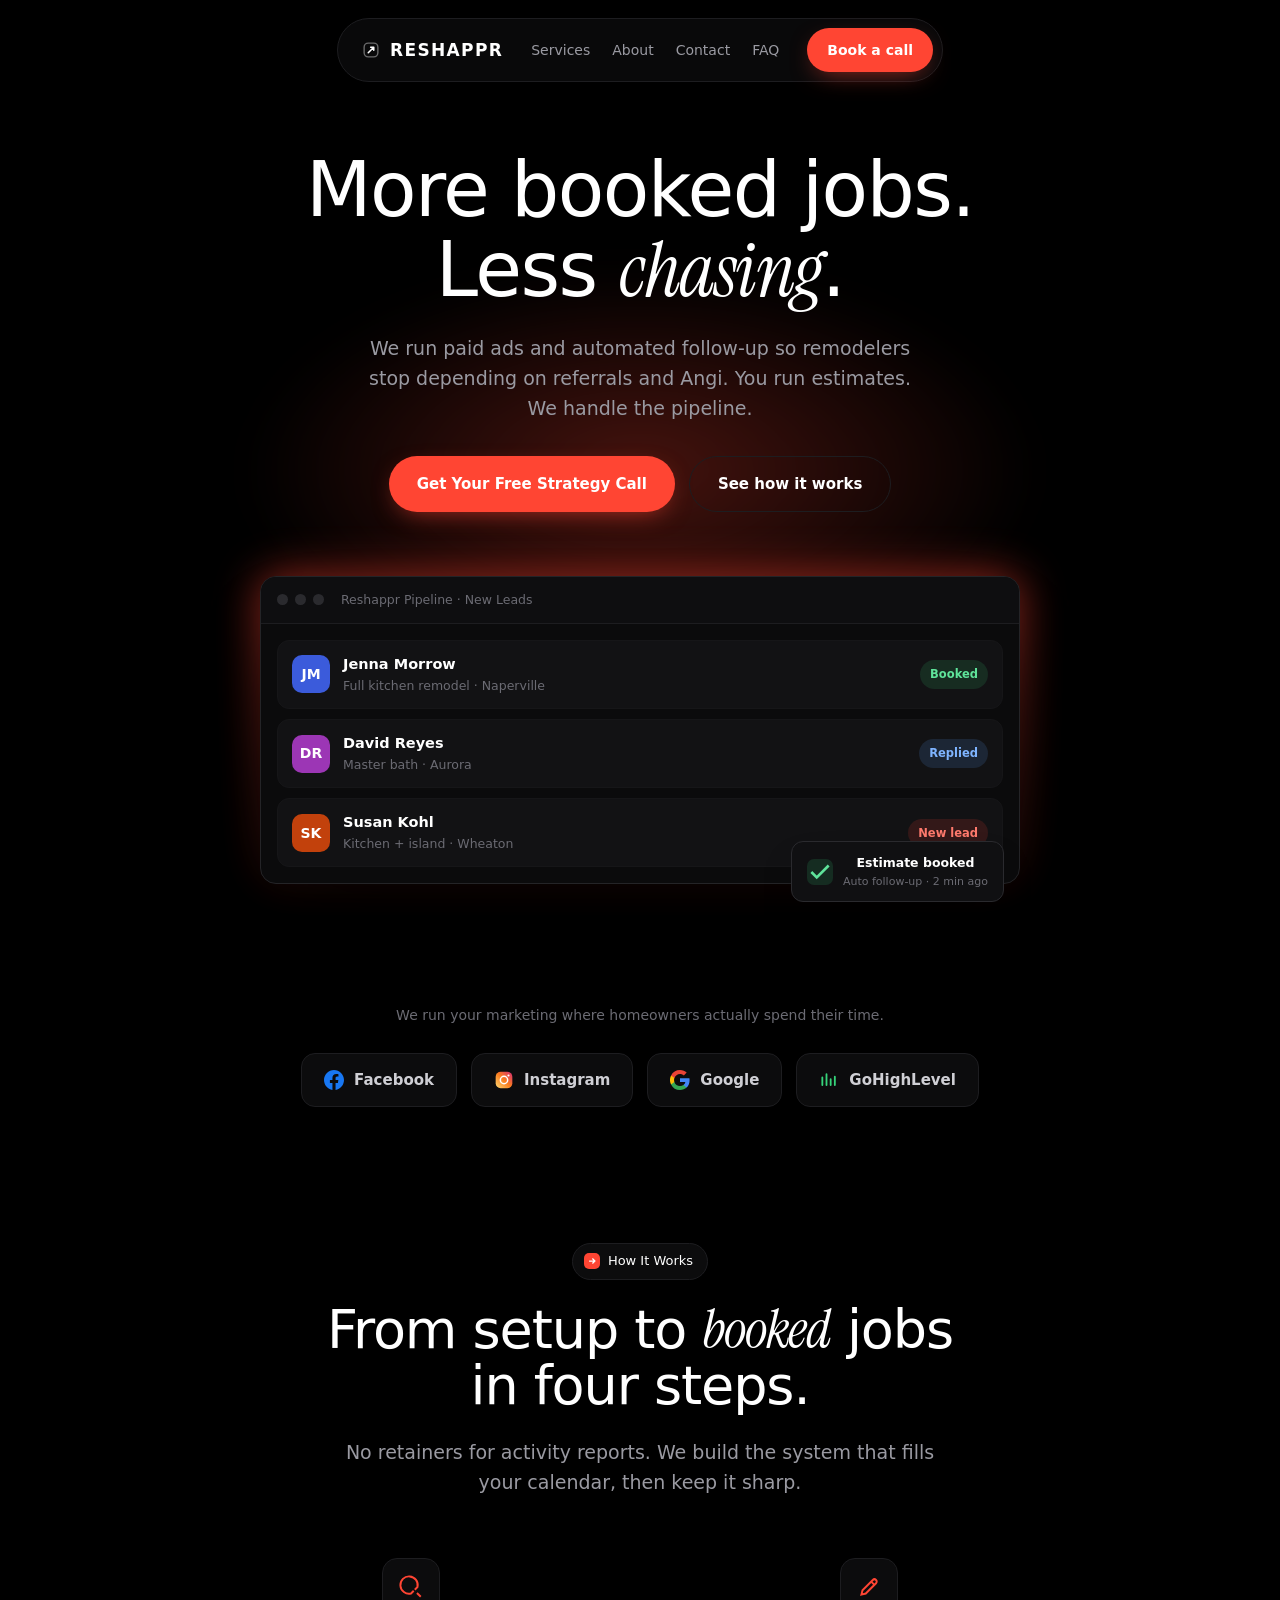
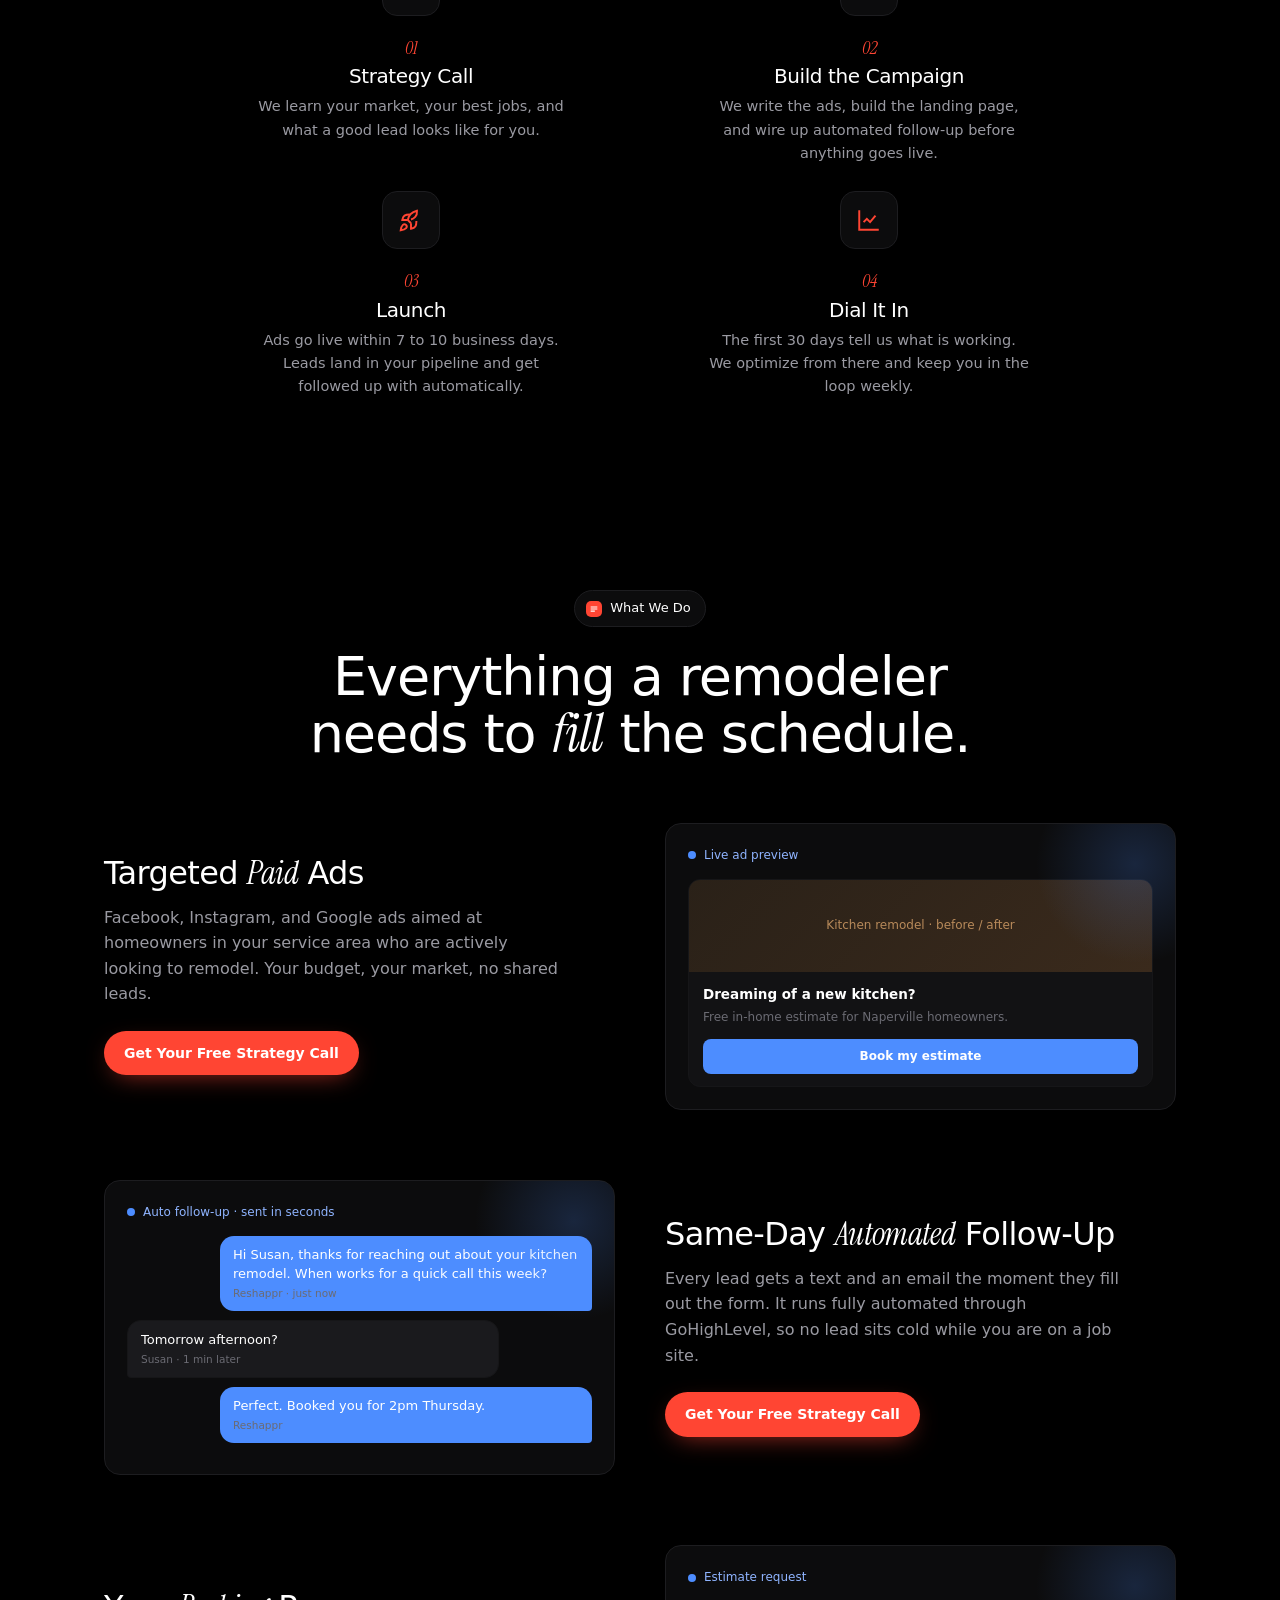
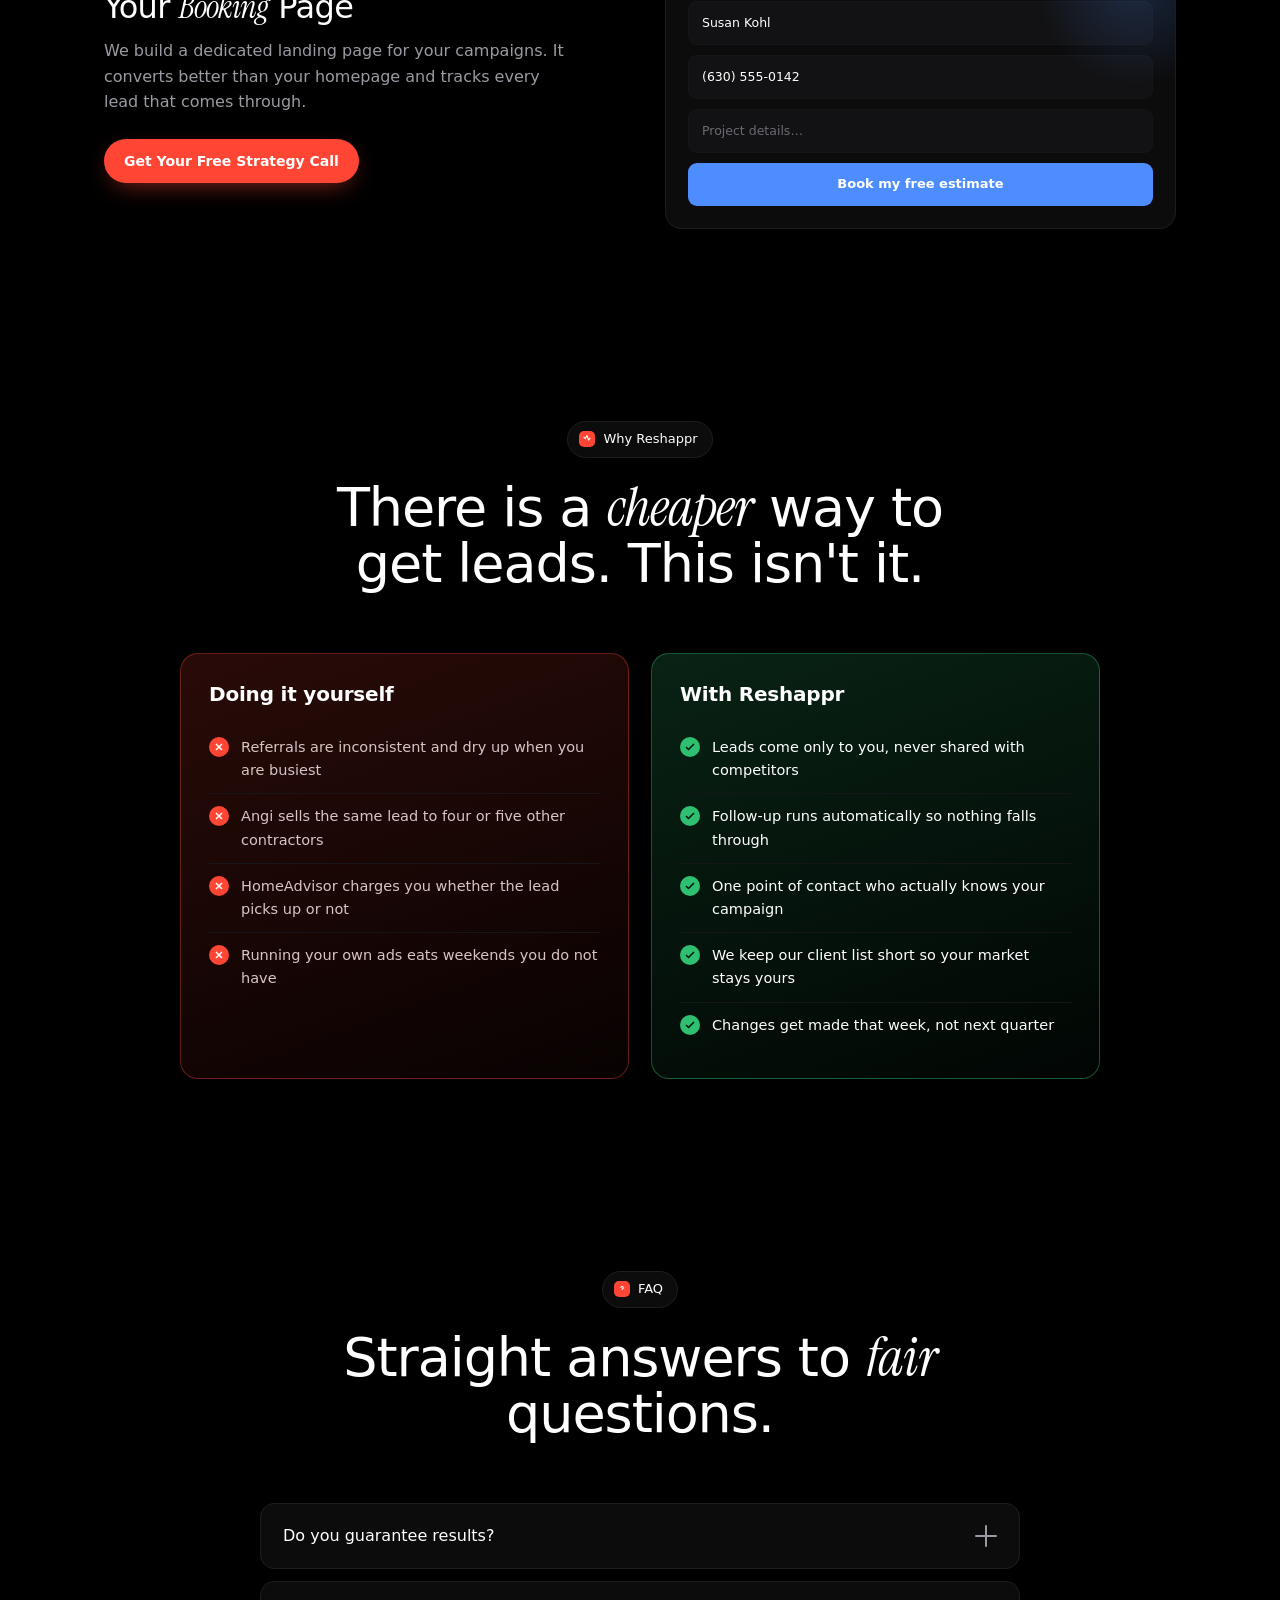
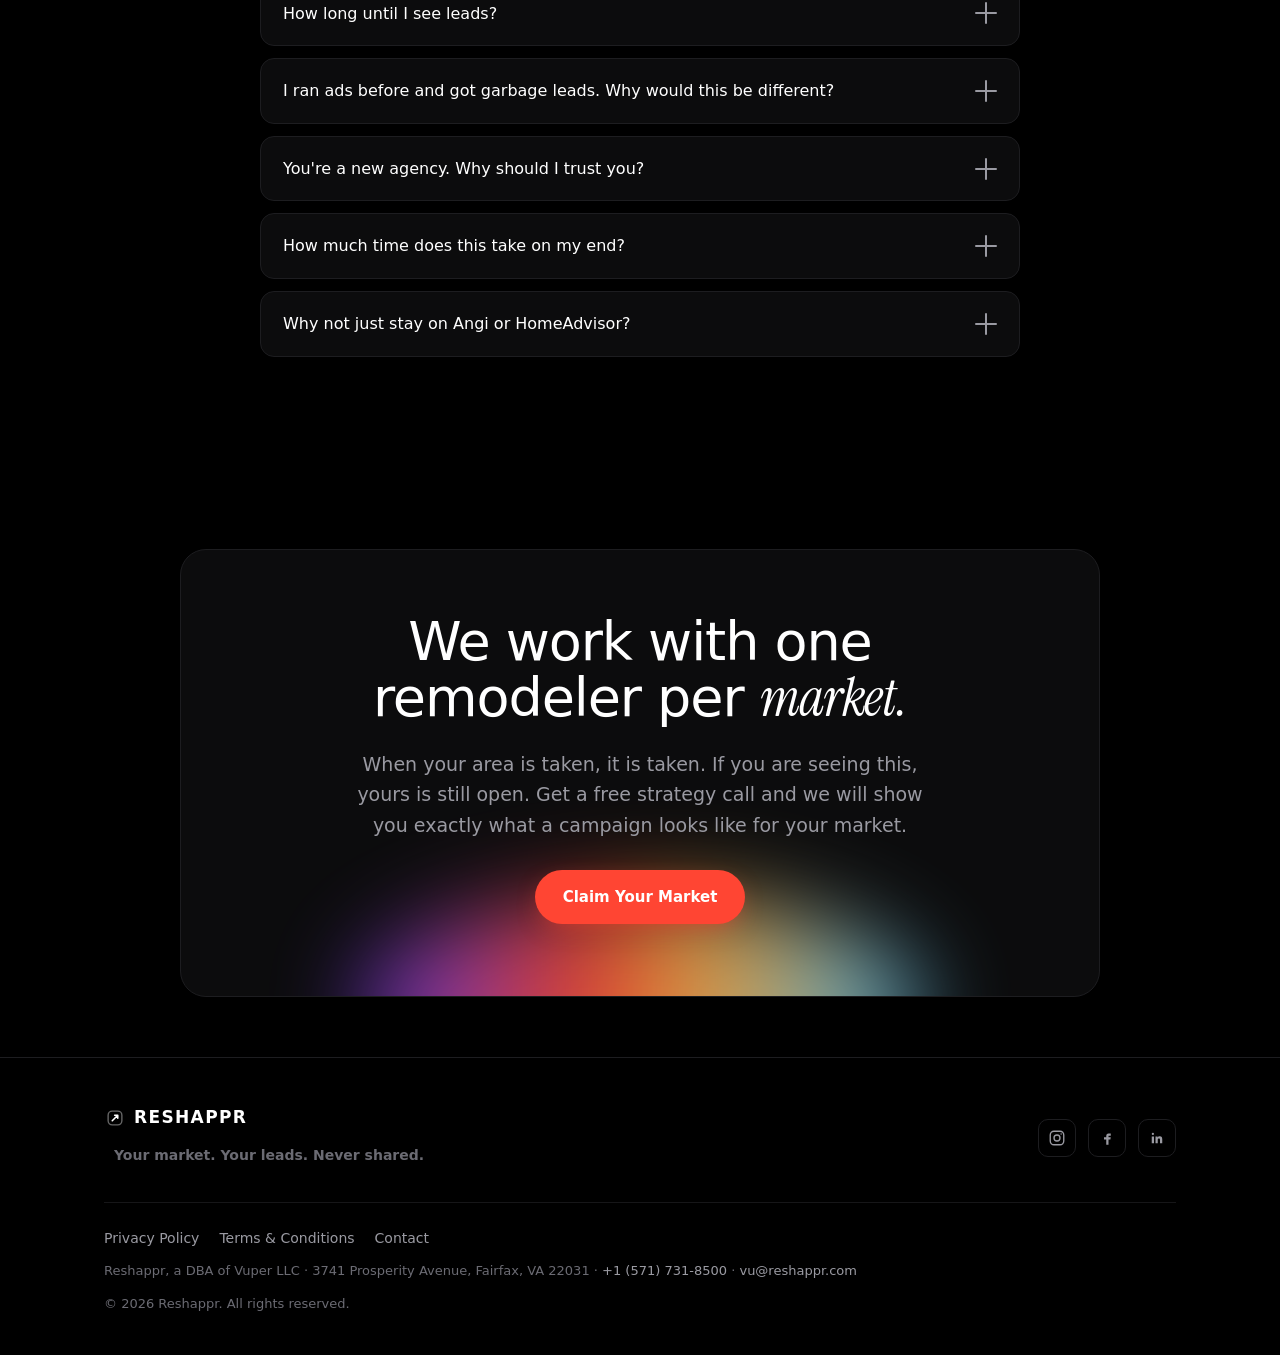
==== commit 7e0f8375: "Add files via upload" ====
--- a/index.html
+++ b/index.html
@@ -293,7 +293,6 @@
   <nav class="nav-inner">
     <div class="brand"><svg class="brand-mark" viewBox="0 0 64 64" fill="none" aria-hidden="true"><rect x="12" y="12" width="40" height="40" rx="12" fill="none" stroke="currentColor" stroke-width="4" opacity="0.4"/><path d="M24 40 L40 24 M31 24 H40 V33" stroke="currentColor" stroke-width="4.5" fill="none" stroke-linecap="round" stroke-linejoin="round"/></svg>RESHAPPR</div>
     <div class="nav-links">
-      <a href="#process">Process</a>
       <a href="services.html">Services</a>
       <a href="about.html">About</a>
       <a href="contact.html">Contact</a>
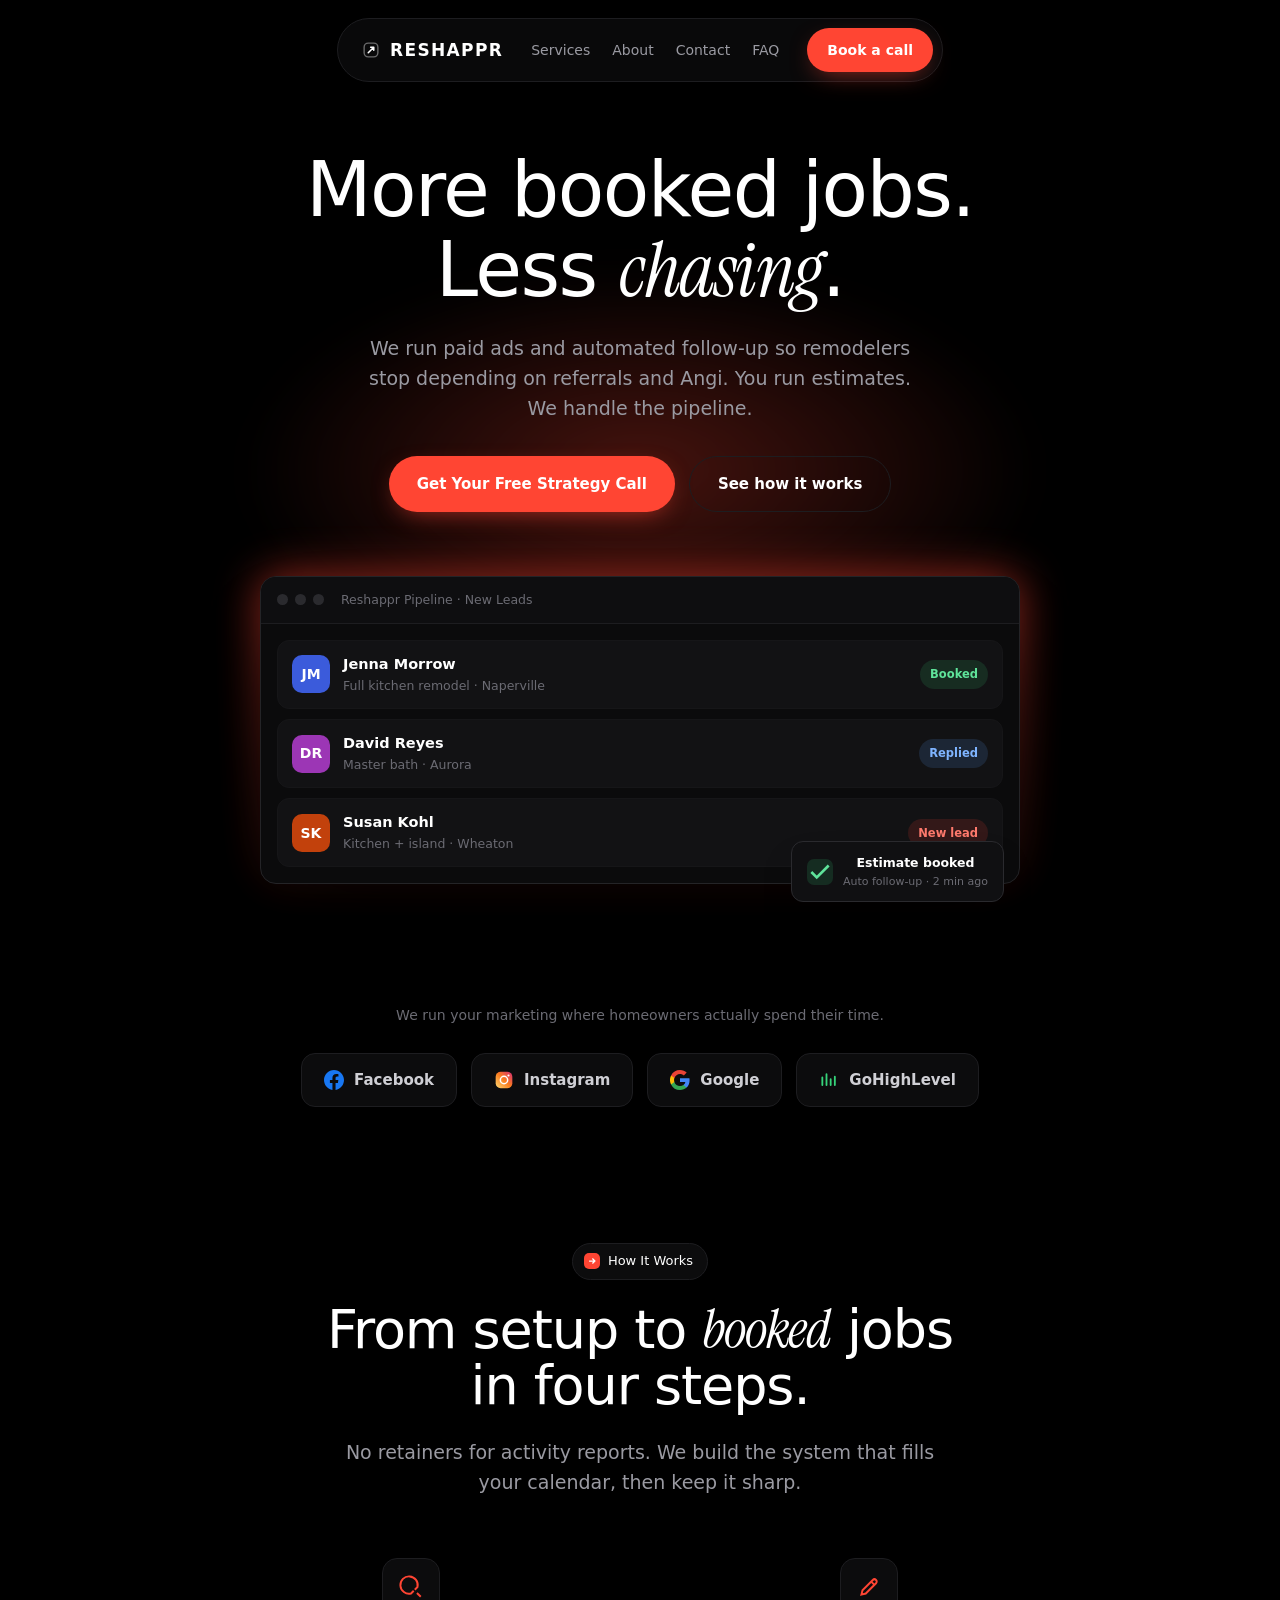
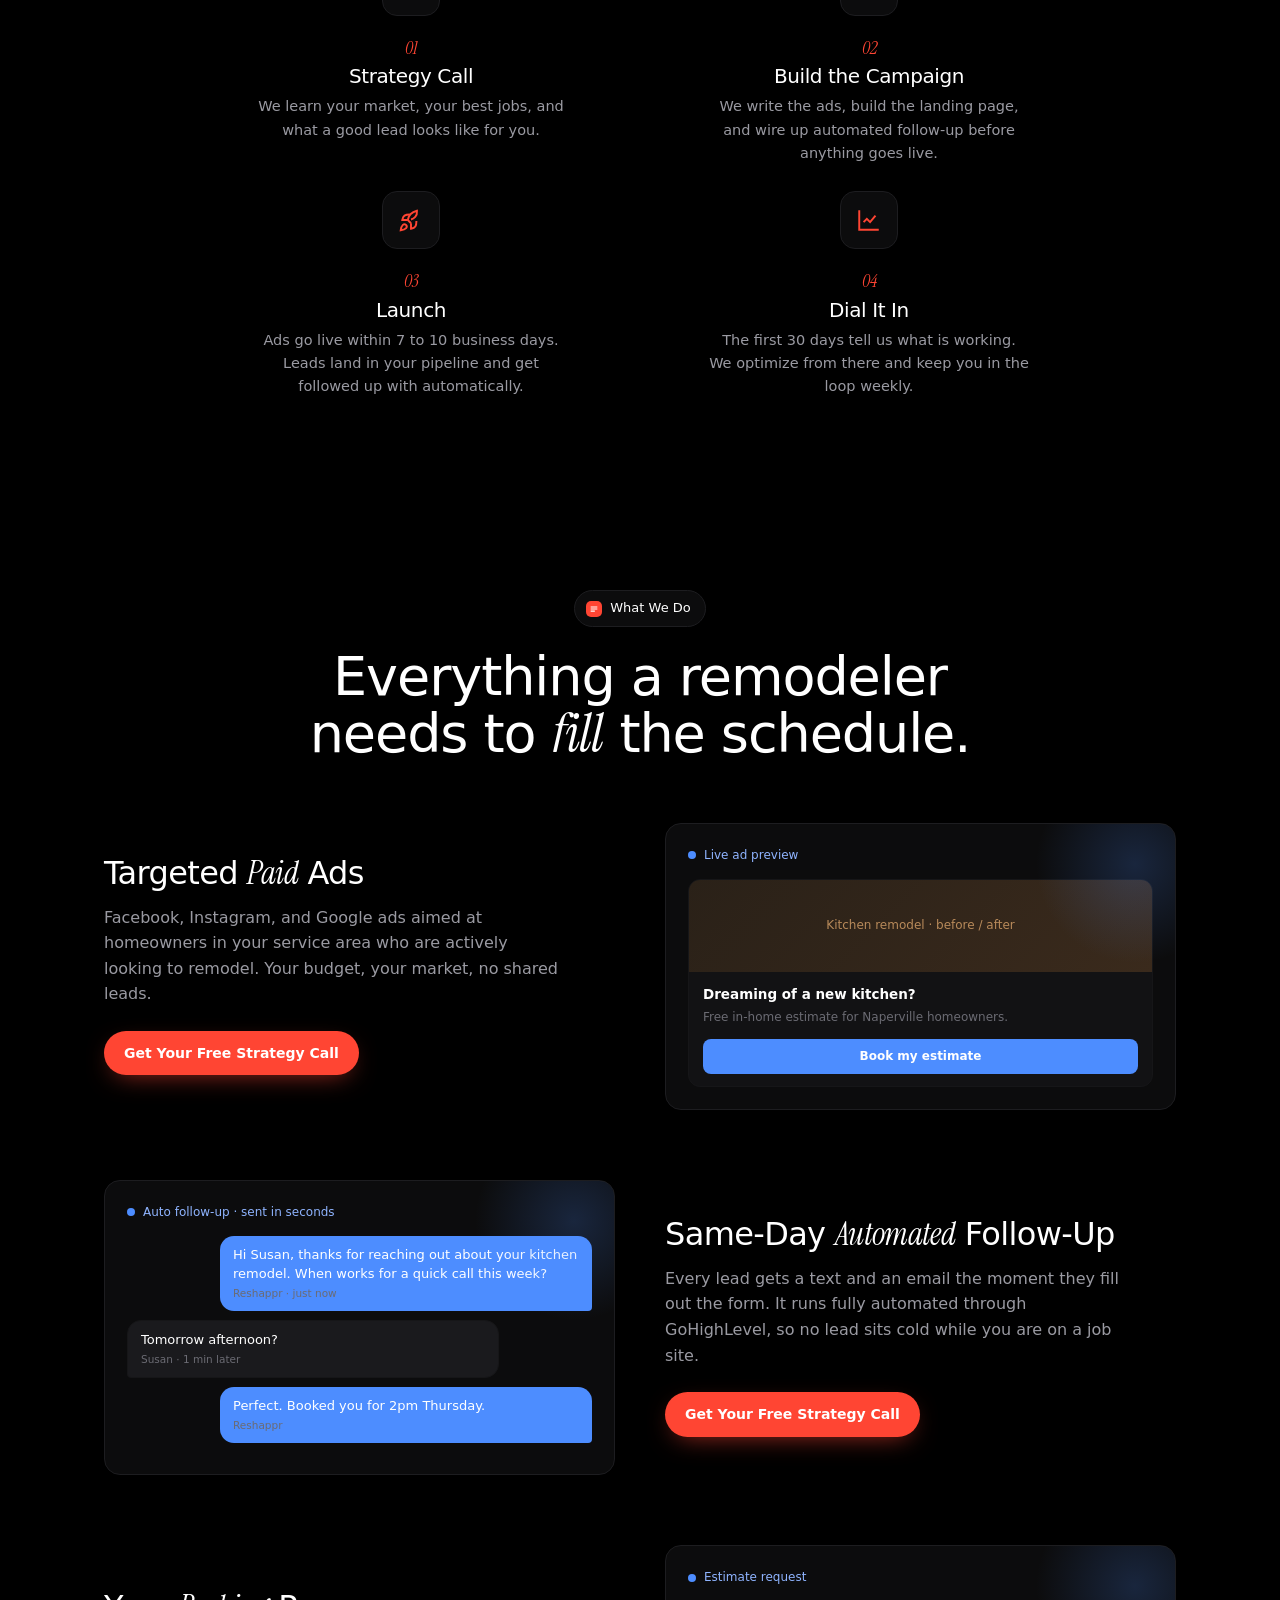
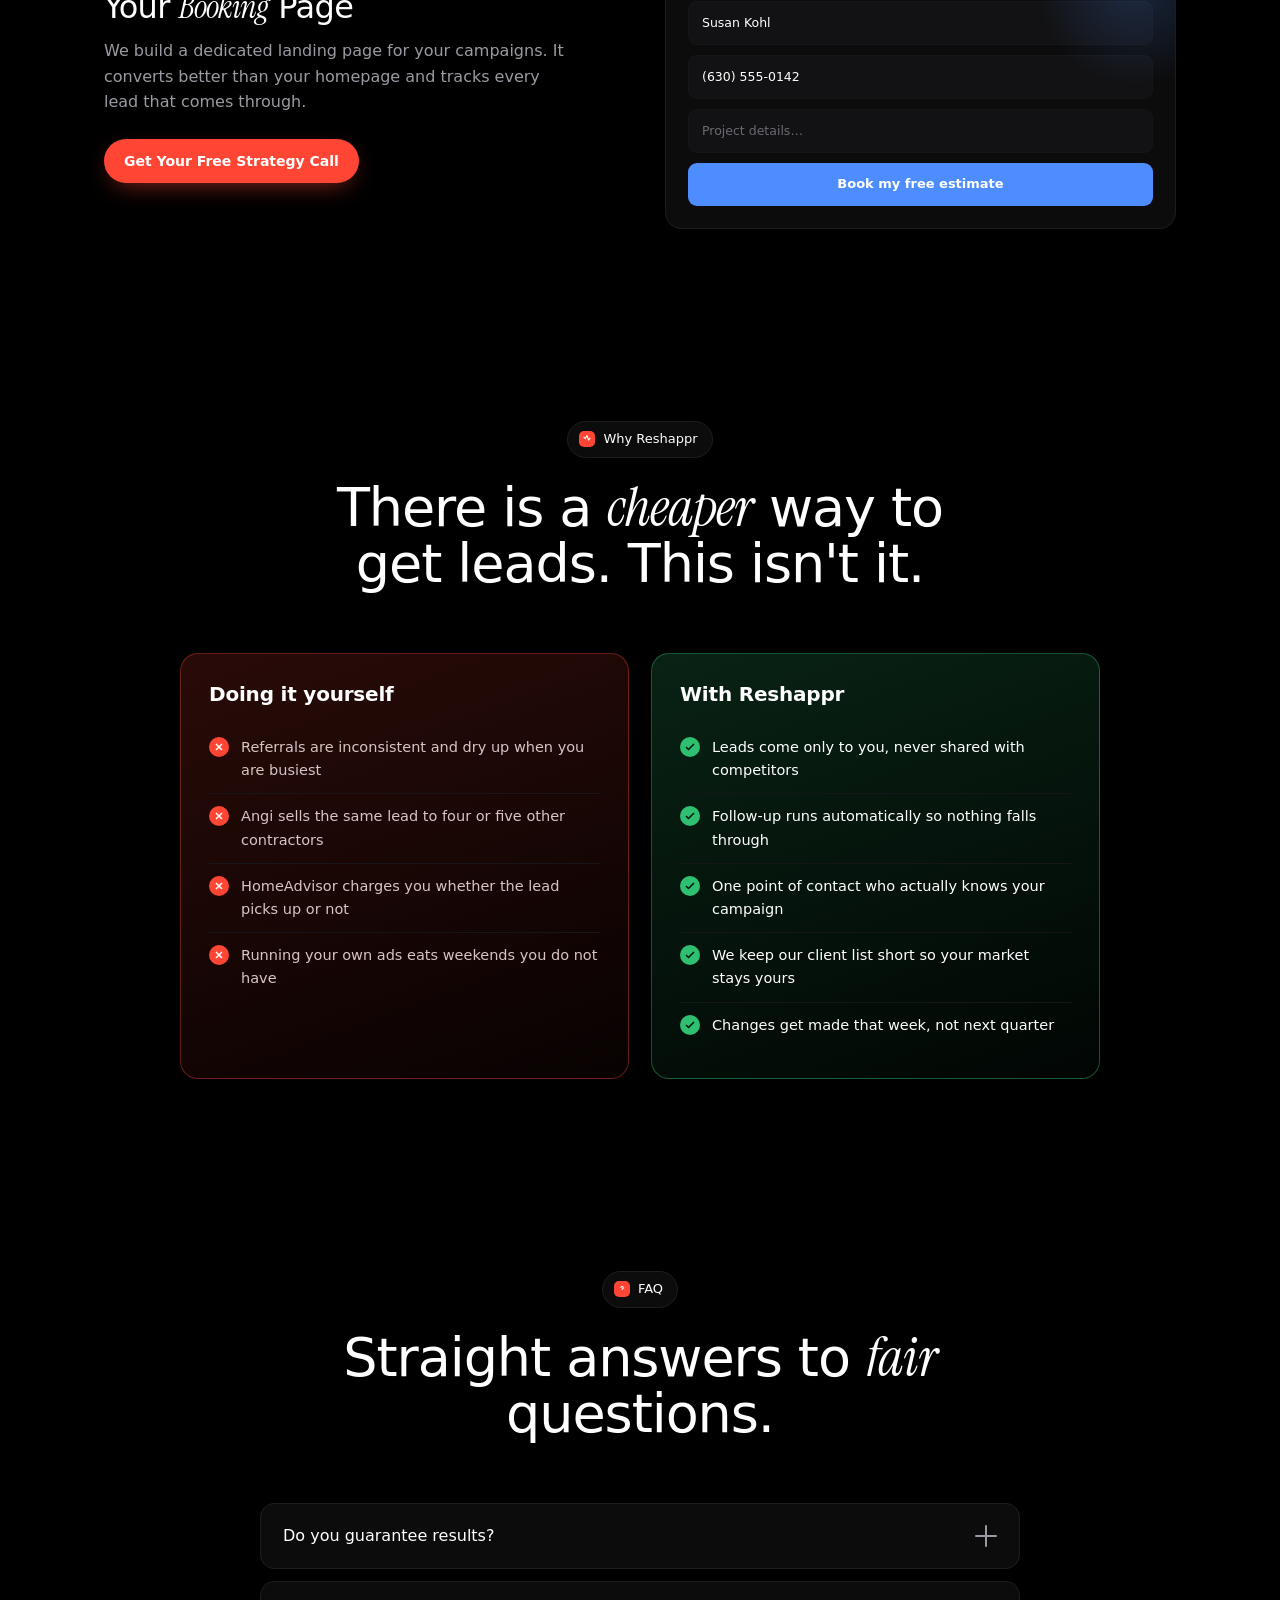
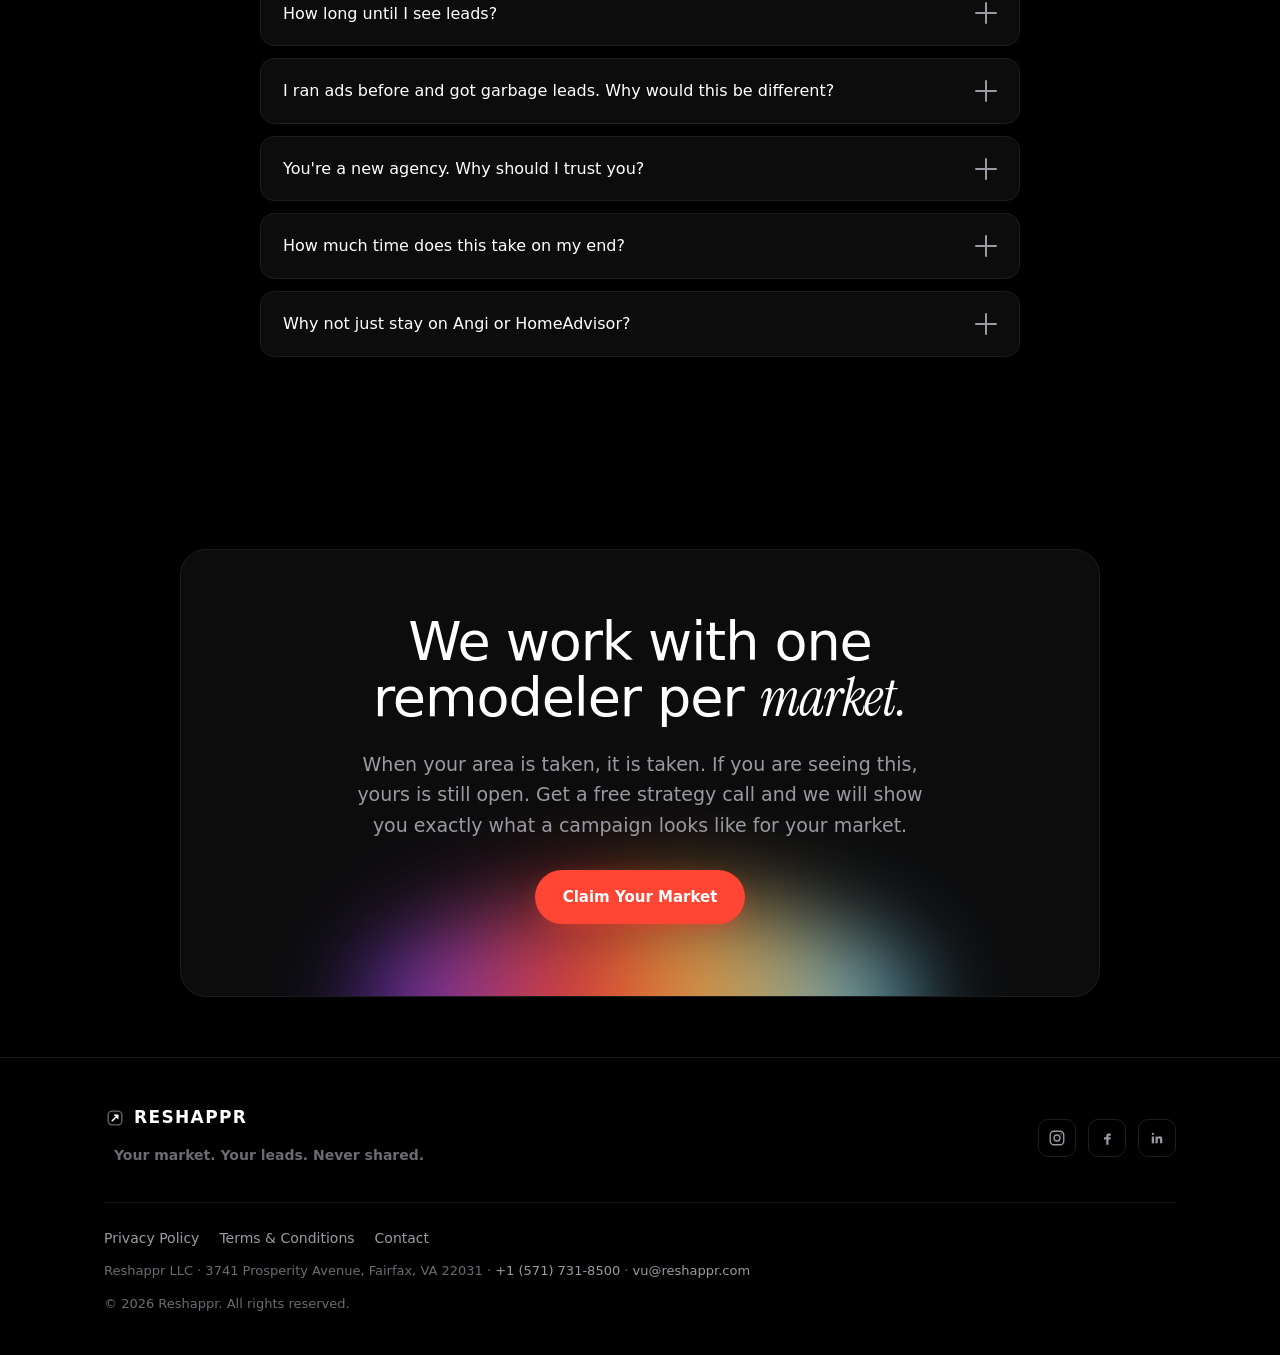
==== commit 40386ce0: "Add files via upload" ====
--- a/index.html
+++ b/index.html
@@ -567,7 +567,7 @@
       <a href="terms-and-conditions.html">Terms &amp; Conditions</a>
       <a href="mailto:vu@reshappr.com">Contact</a>
     </div>
-    <div class="copy">Reshappr, a DBA of Vuper LLC &middot; 3741 Prosperity Avenue, Fairfax, VA 22031 &middot; <a href="tel:+15717318500">+1 (571) 731-8500</a> &middot; <a href="mailto:vu@reshappr.com">vu@reshappr.com</a></div>
+    <div class="copy">Reshappr LLC &middot; 3741 Prosperity Avenue, Fairfax, VA 22031 &middot; <a href="tel:+15717318500">+1 (571) 731-8500</a> &middot; <a href="mailto:vu@reshappr.com">vu@reshappr.com</a></div>
     <div class="copy">© 2026 Reshappr. All rights reserved.</div>
   </div>
 </footer>
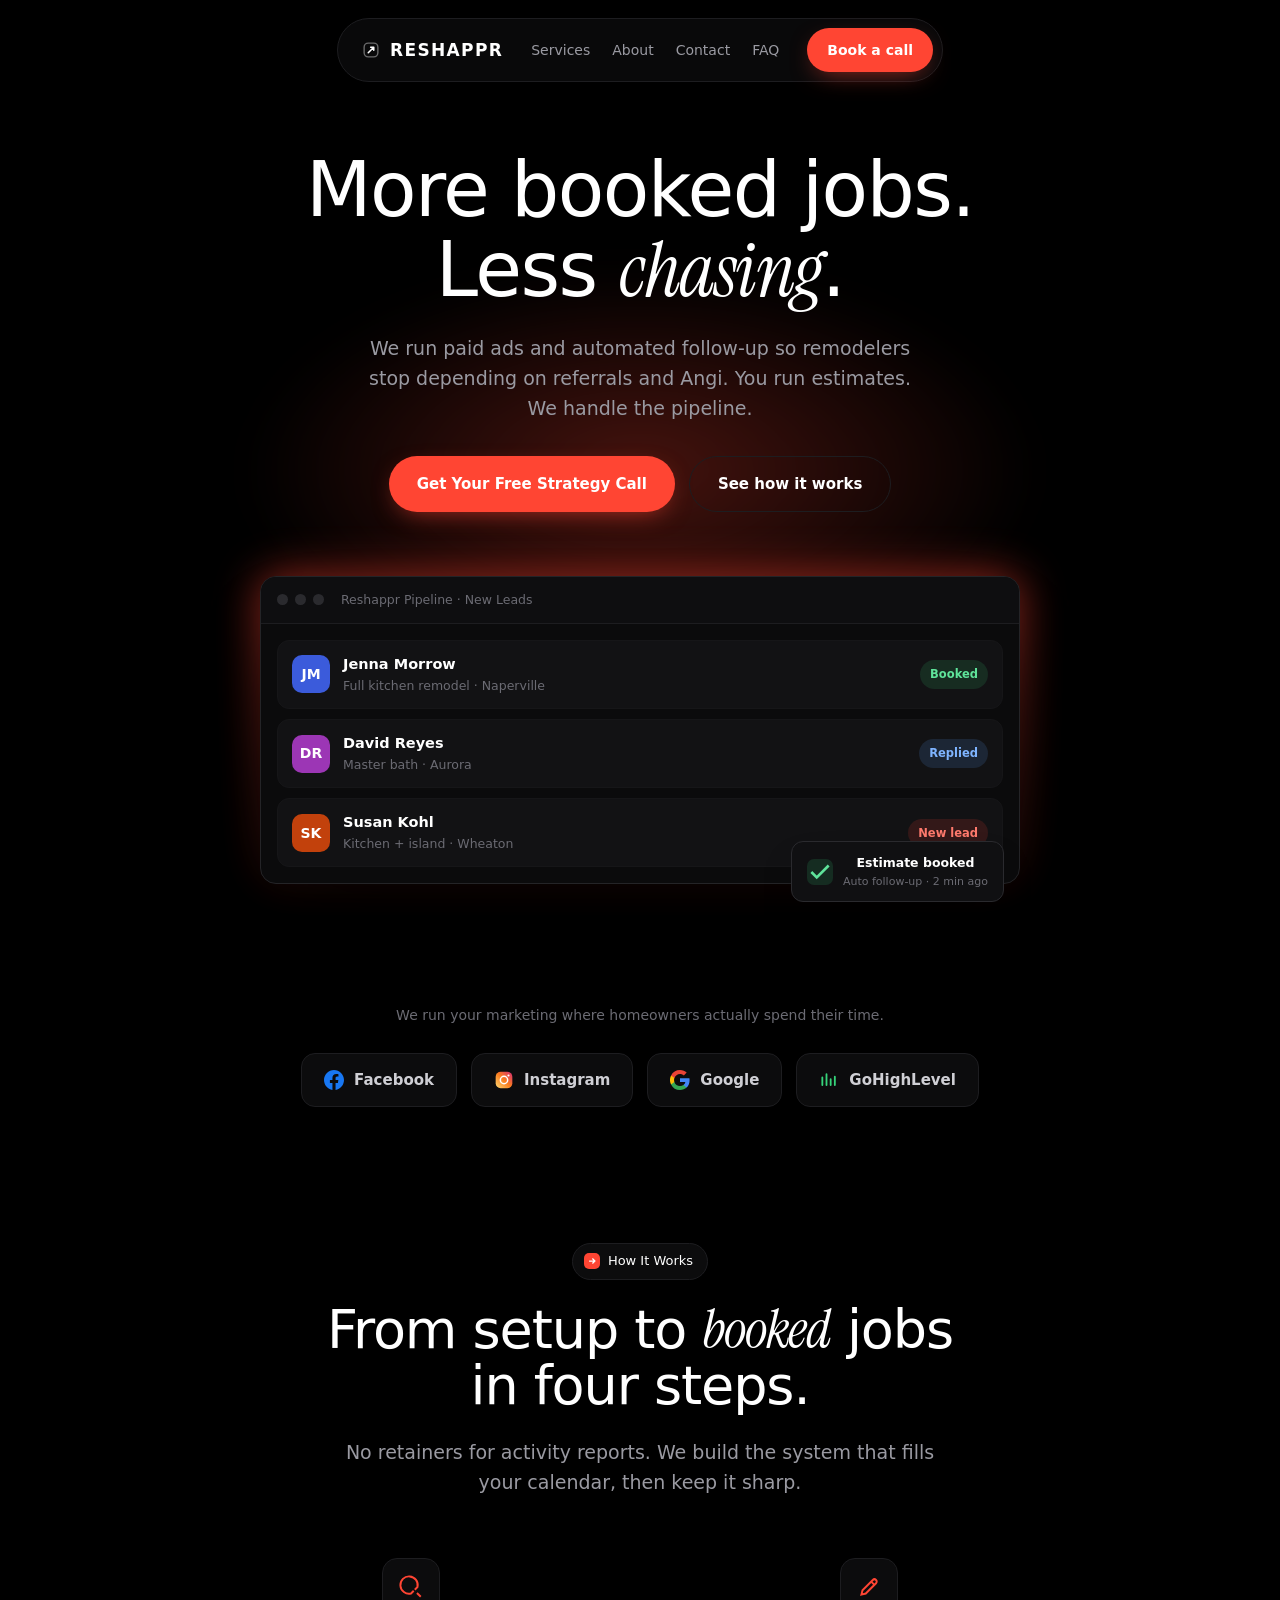
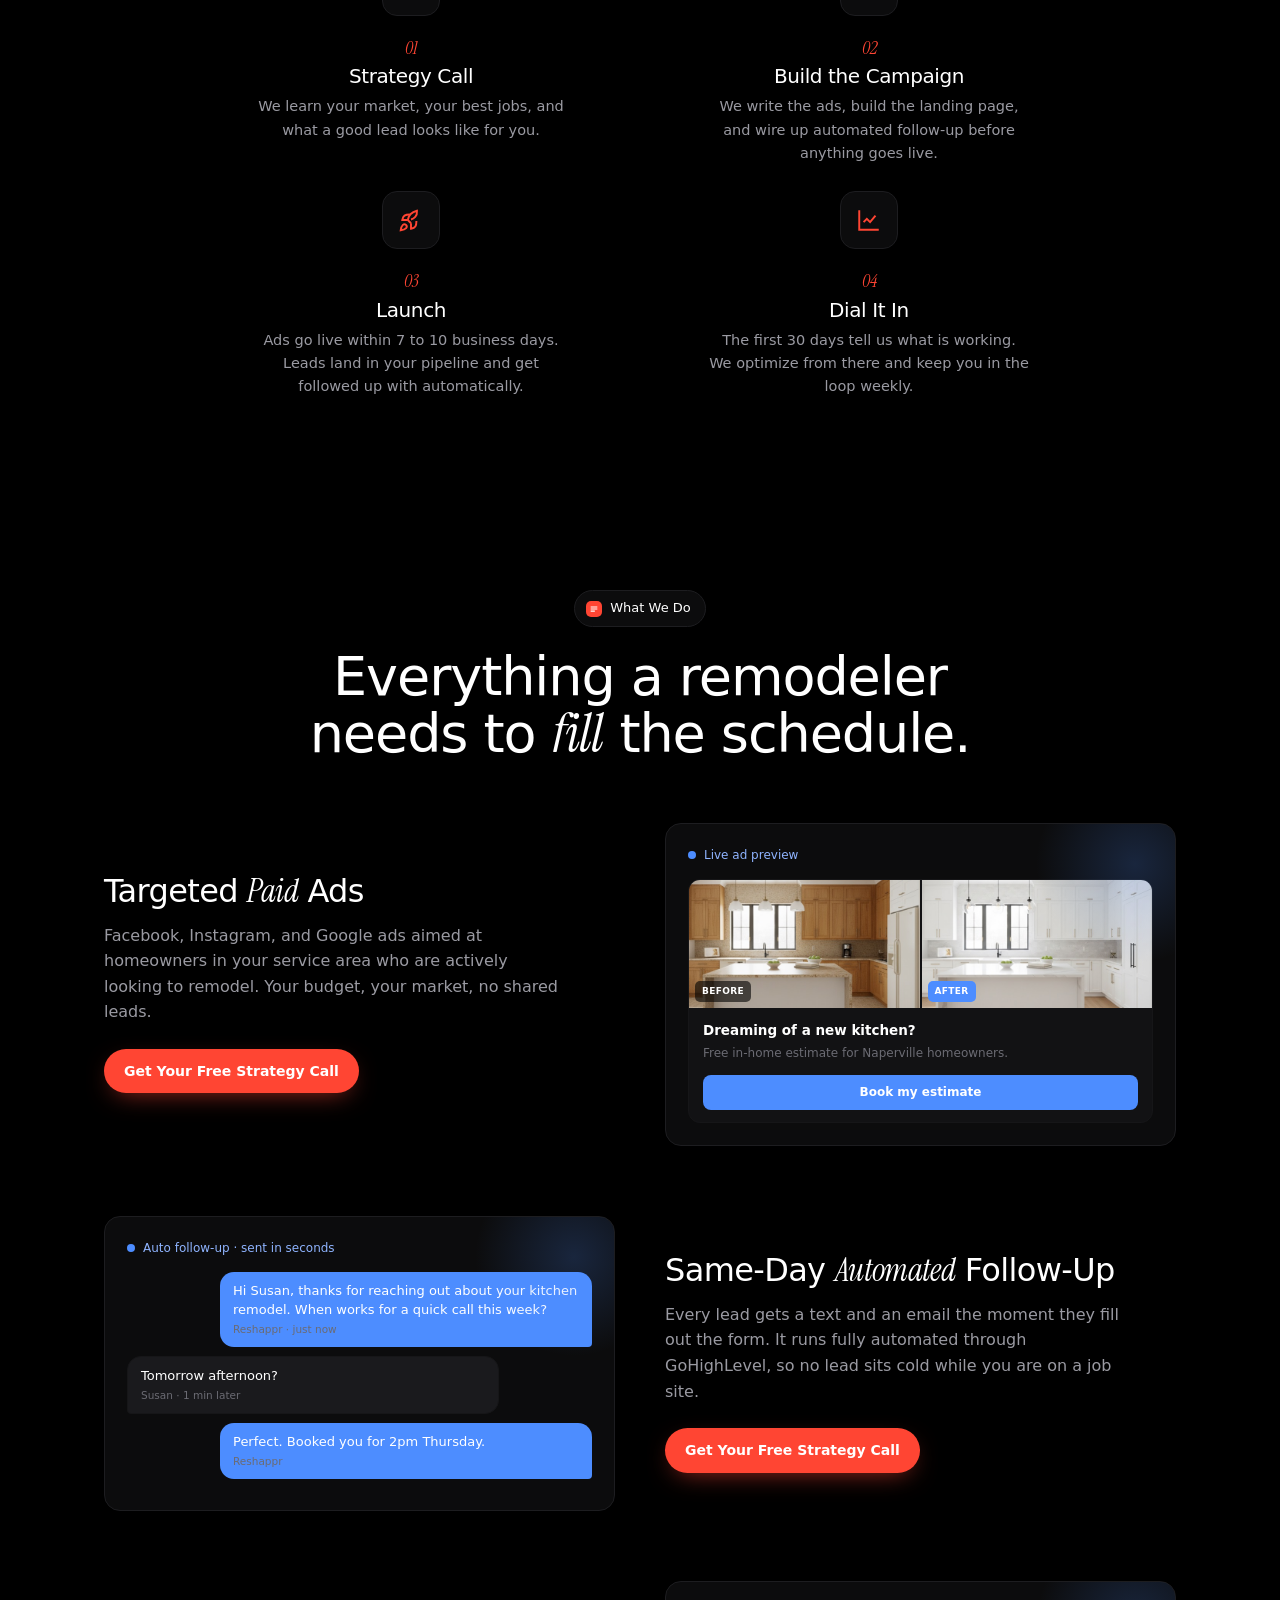
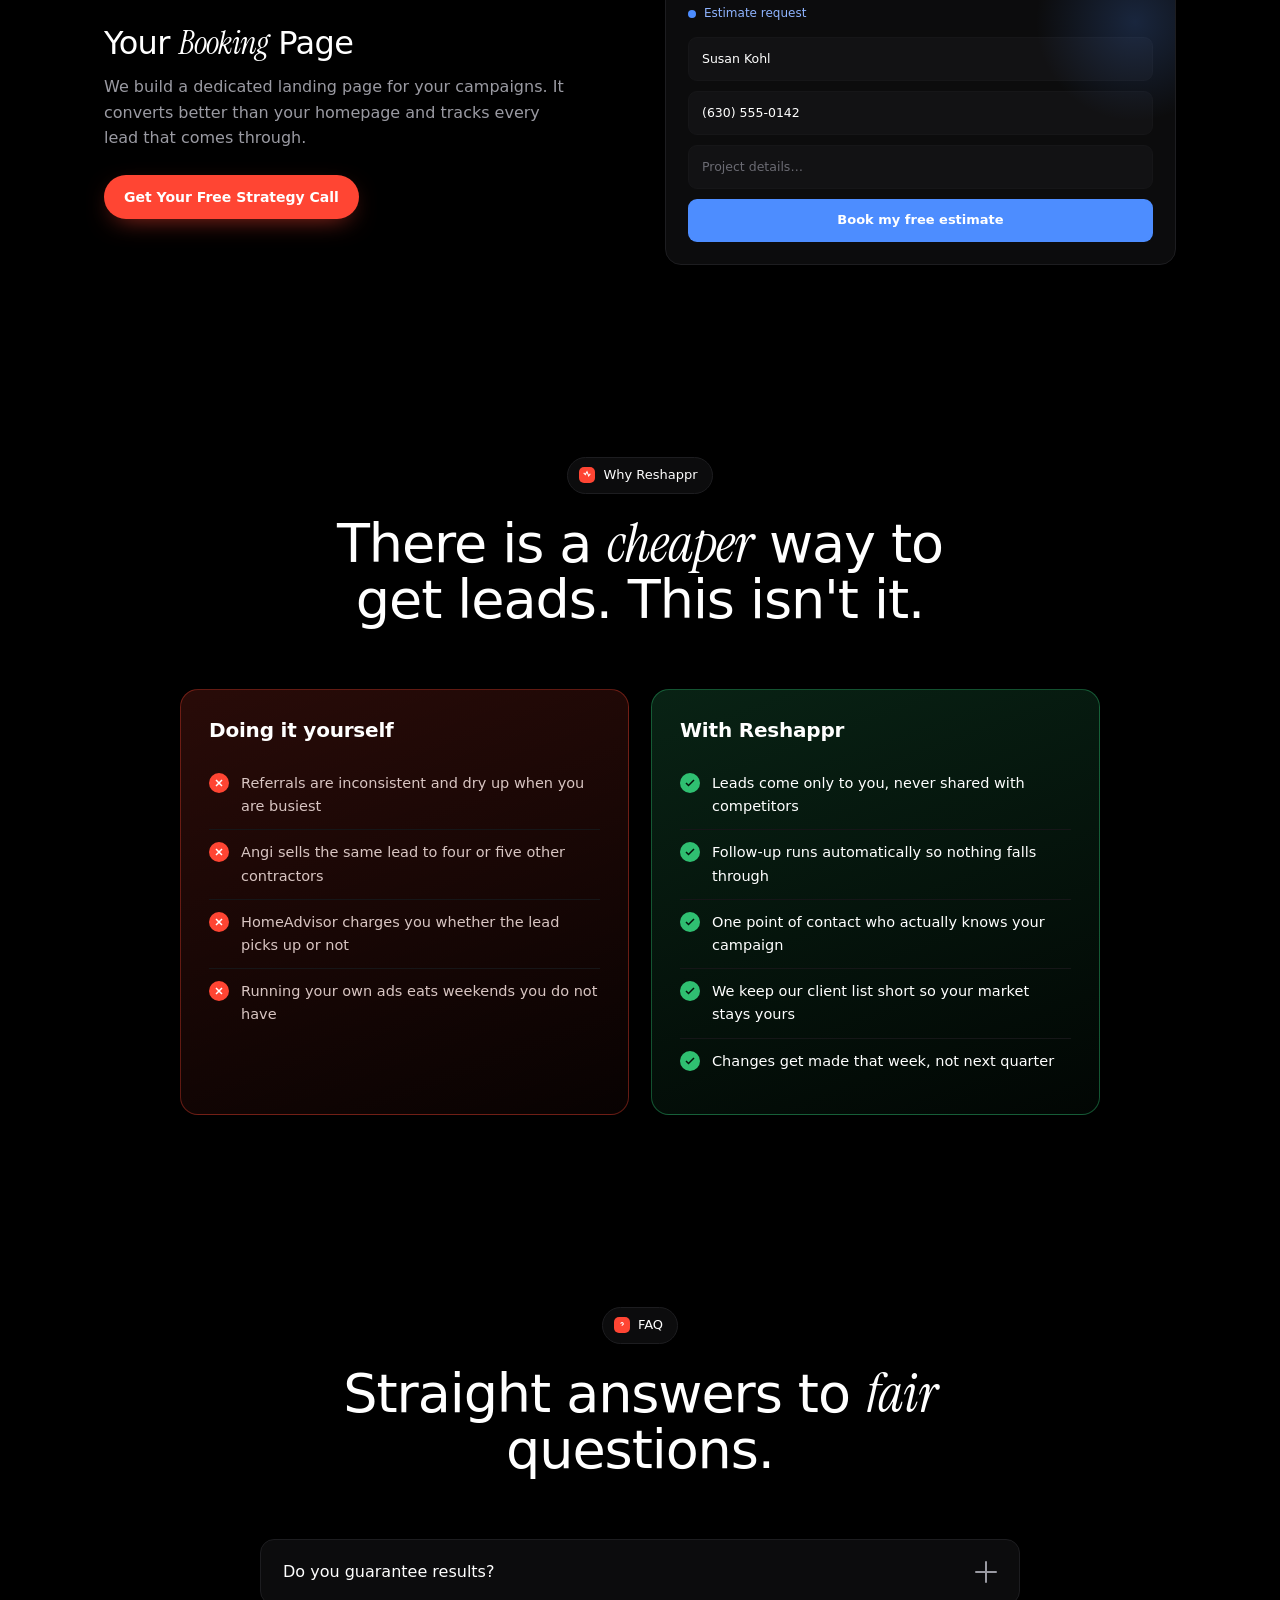
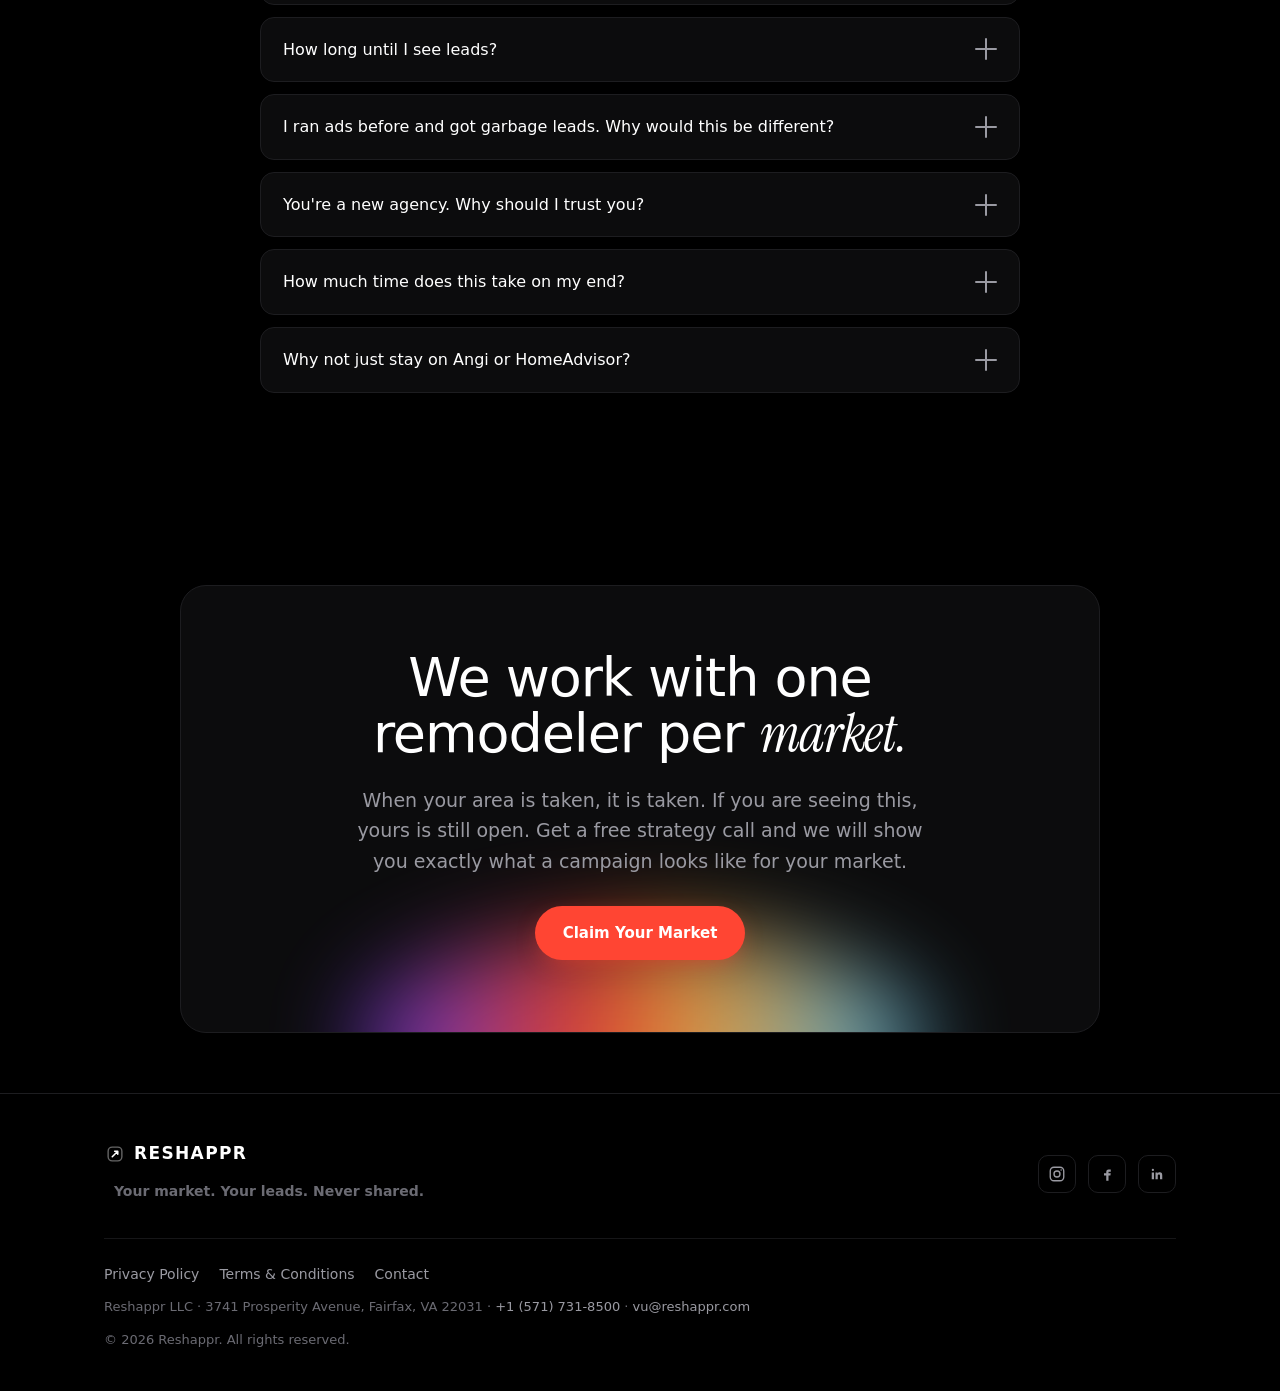
==== commit fa021e6b: "Add files via upload" ====
--- a/index.html
+++ b/index.html
@@ -56,6 +56,7 @@
     display: flex; justify-content: center; pointer-events: none;
   }
   .nav-inner {
+    position: relative;
     pointer-events: auto;
     display: flex; align-items: center; gap: 28px;
     background: rgba(12,12,13,0.82);
@@ -81,7 +82,8 @@
   .btn-lg { padding: 15px 28px; font-size: 15px; }
   .btn-ghost { background: transparent; border: 1px solid var(--line); box-shadow: none; color: #fff; }
   .btn-ghost:hover { border-color: #333; background: rgba(255,255,255,0.03); }
-  .nav-toggle { display: none; }
+  .nav-toggle { display: none; flex-direction: column; justify-content: center; align-items: center; gap: 4px; width: 38px; height: 38px; background: none; border: none; cursor: pointer; padding: 0; flex: none; }
+  .nav-toggle span { width: 20px; height: 2px; background: #fff; border-radius: 2px; display: block; }
 
   /* ---------- SECTION SHELL ---------- */
   section { position: relative; padding: 96px 0; }
@@ -193,6 +195,11 @@
   /* ad preview */
   .ad-card { background: #121214; border: 1px solid var(--line-soft); border-radius: 12px; overflow: hidden; }
   .ad-img { height: 92px; background: linear-gradient(135deg, #2a2118, #3a2a1c); display: flex; align-items: center; justify-content: center; color: #b88a5a; font-size: 12px; }
+  .ad-ba { display: grid; grid-template-columns: 1fr 1fr; gap: 2px; height: 128px; }
+  .ba-half { position: relative; margin: 0; overflow: hidden; }
+  .ba-half img { width: 100%; height: 100%; object-fit: cover; display: block; }
+  .ba-tag { position: absolute; bottom: 6px; left: 6px; font-size: 9px; font-weight: 700; letter-spacing: .04em; text-transform: uppercase; background: rgba(0,0,0,0.6); color: #fff; padding: 3px 7px; border-radius: 5px; }
+  .ba-tag.after { background: var(--demo); }
   .ad-body { padding: 12px 14px; }
   .ad-body .t { font-size: 13.5px; font-weight: 600; }
   .ad-body .s { font-size: 12px; color: var(--muted-2); margin-top: 3px; }
@@ -277,7 +284,12 @@
   /* ---------- RESPONSIVE ---------- */
   @media (max-width: 860px) {
     section { padding: 70px 0; }
-    .nav-links { display: none; }
+    .nav-inner { gap: 12px; padding: 9px 9px 9px 18px; }
+    .nav-toggle { display: flex; }
+    .nav-links { display: none; position: absolute; top: calc(100% + 12px); left: 0; right: 0; flex-direction: column; gap: 4px; background: rgba(12,12,13,0.98); backdrop-filter: blur(16px); border: 1px solid var(--line); border-radius: 18px; padding: 12px; box-shadow: 0 16px 40px -16px rgba(0,0,0,0.85); }
+    .nav-inner.open .nav-links { display: flex; }
+    .nav-links a { padding: 11px 14px; border-radius: 10px; font-size: 15px; color: #fff; }
+    .nav-links a:hover { background: rgba(255,255,255,0.05); }
     .grid-2 { grid-template-columns: 1fr; gap: 40px; }
     .svc { grid-template-columns: 1fr; gap: 26px; margin-bottom: 54px; }
     .svc.flip .svc-text { order: 0; }
@@ -299,6 +311,7 @@
       <a href="#faq">FAQ</a>
     </div>
     <a href="contact.html" class="btn">Book a call</a>
+    <button class="nav-toggle" aria-label="Menu" aria-expanded="false"><span></span><span></span><span></span></button>
   </nav>
 </div>
 
@@ -429,7 +442,10 @@
       <div class="svc-visual">
         <div class="mini-head"><span class="pulse"></span>Live ad preview</div>
         <div class="ad-card">
-          <div class="ad-img">Kitchen remodel · before / after</div>
+          <div class="ad-ba">
+            <figure class="ba-half"><img src="brand/kitchen-before.jpg" alt="Kitchen before remodel" loading="lazy" /><span class="ba-tag">Before</span></figure>
+            <figure class="ba-half"><img src="brand/kitchen-after.jpg" alt="Kitchen after remodel" loading="lazy" /><span class="ba-tag after">After</span></figure>
+          </div>
           <div class="ad-body">
             <div class="t">Dreaming of a new kitchen?</div>
             <div class="s">Free in-home estimate for Naperville homeowners.</div>
@@ -594,6 +610,15 @@
       });
     });
   })();
+
+  // mobile nav toggle
+  (function () {
+    var t = document.querySelector('.nav-toggle'), n = document.querySelector('.nav-inner');
+    if (t && n) {
+      t.addEventListener('click', function () { var o = n.classList.toggle('open'); t.setAttribute('aria-expanded', o); });
+      n.querySelectorAll('.nav-links a').forEach(function (a) { a.addEventListener('click', function () { n.classList.remove('open'); }); });
+    }
+  })();
 </script>
 </body>
 </html>
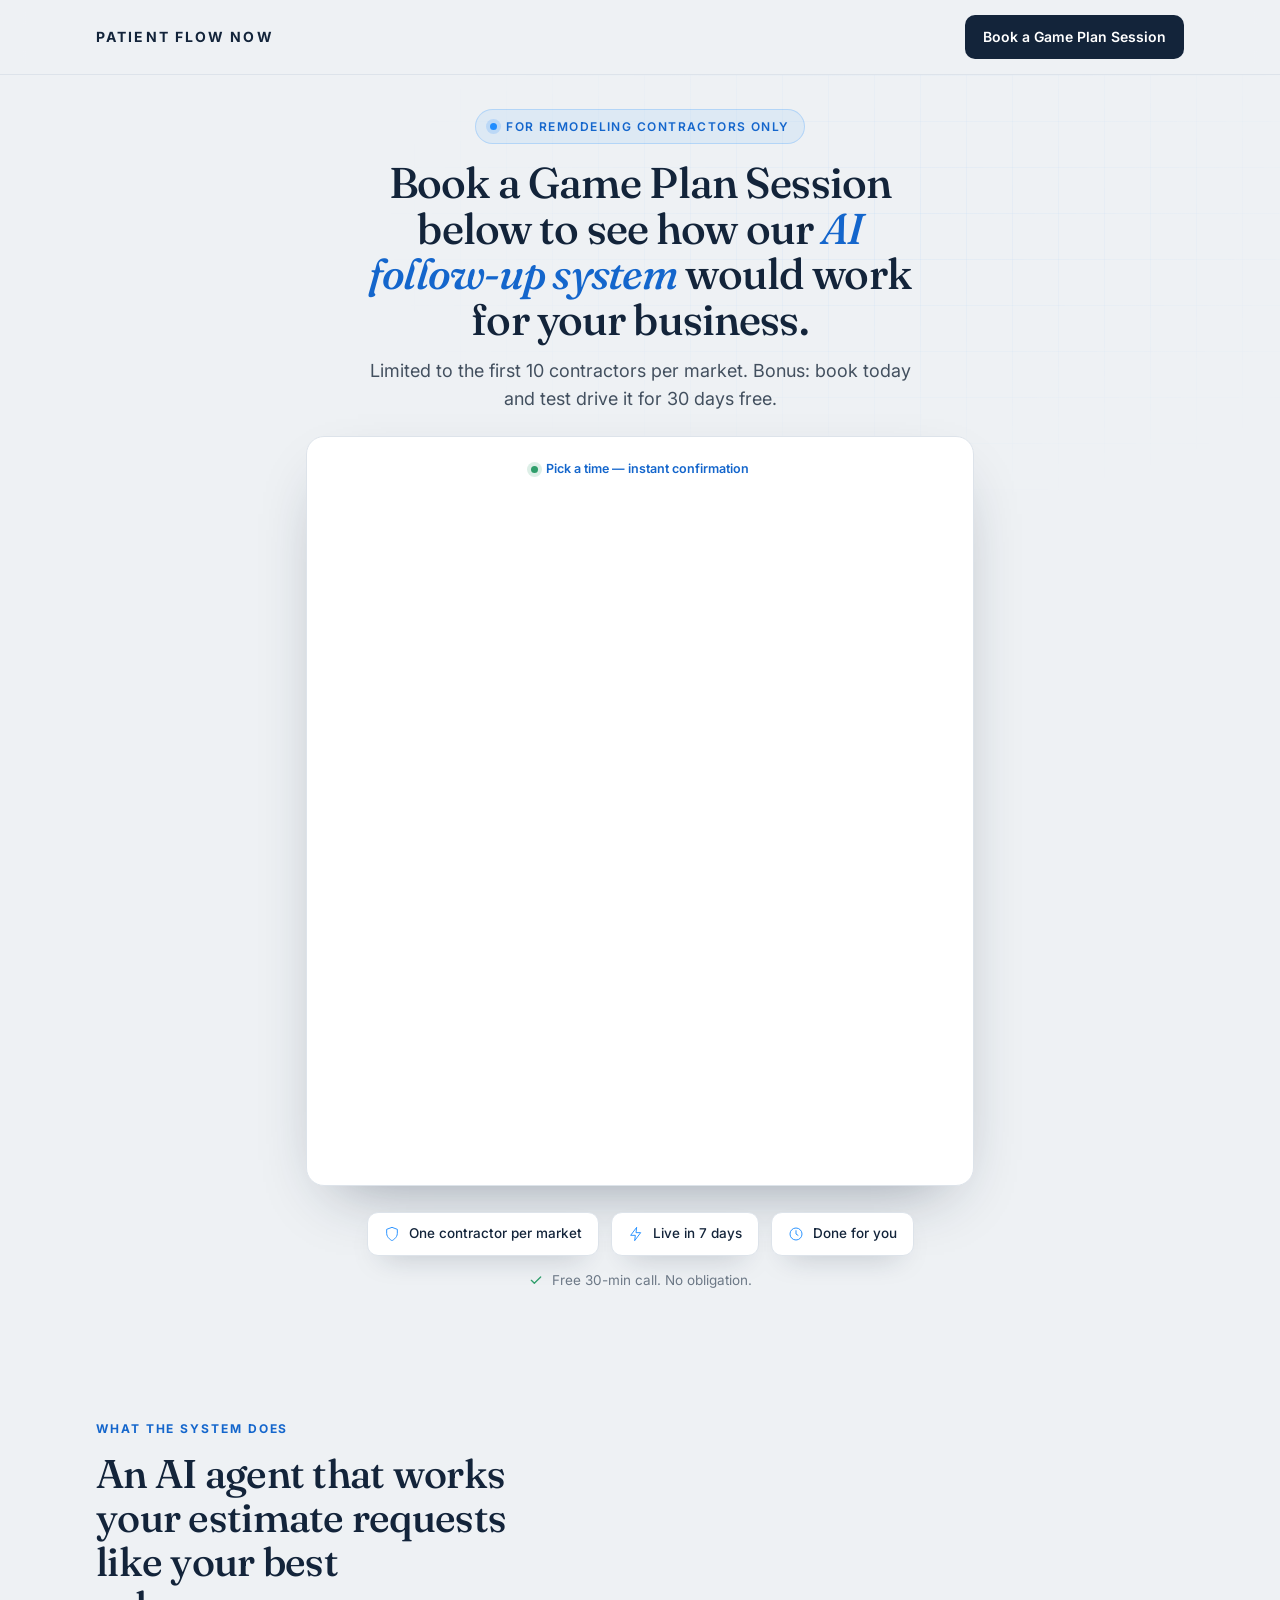
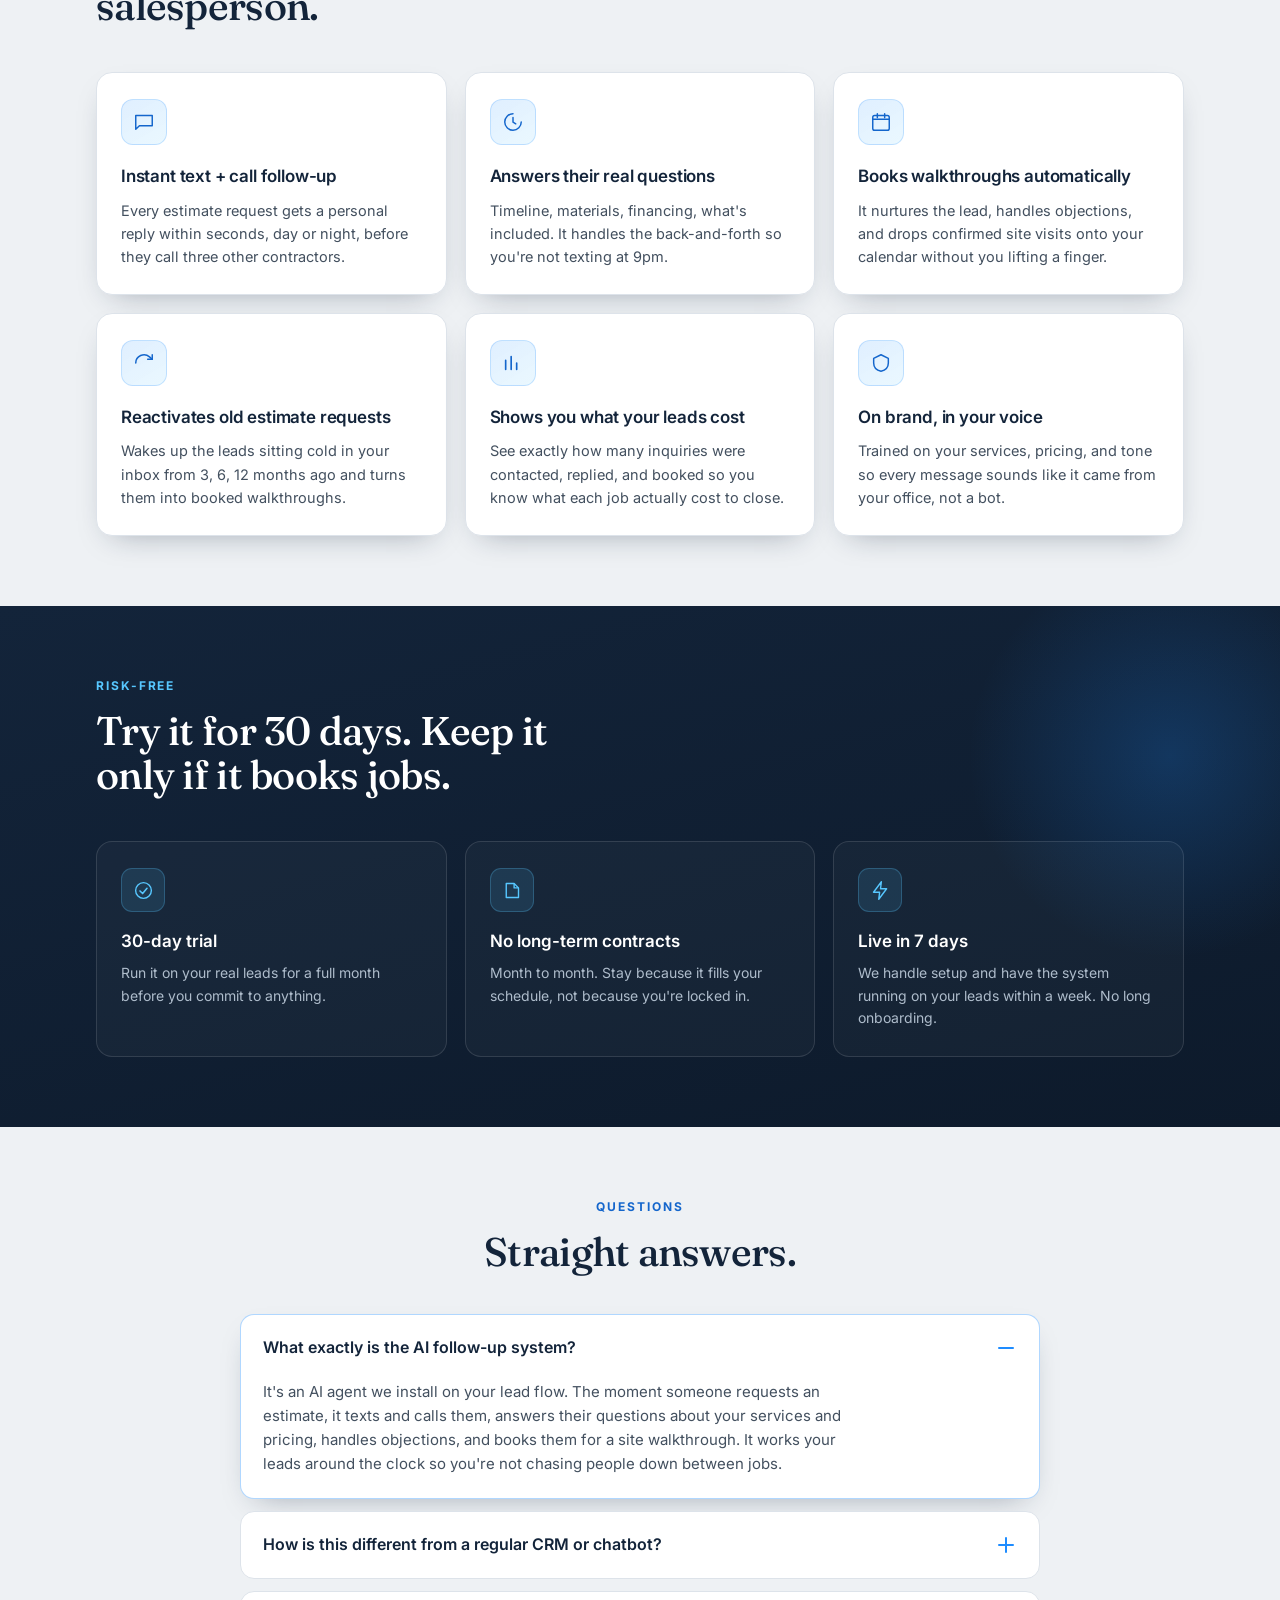
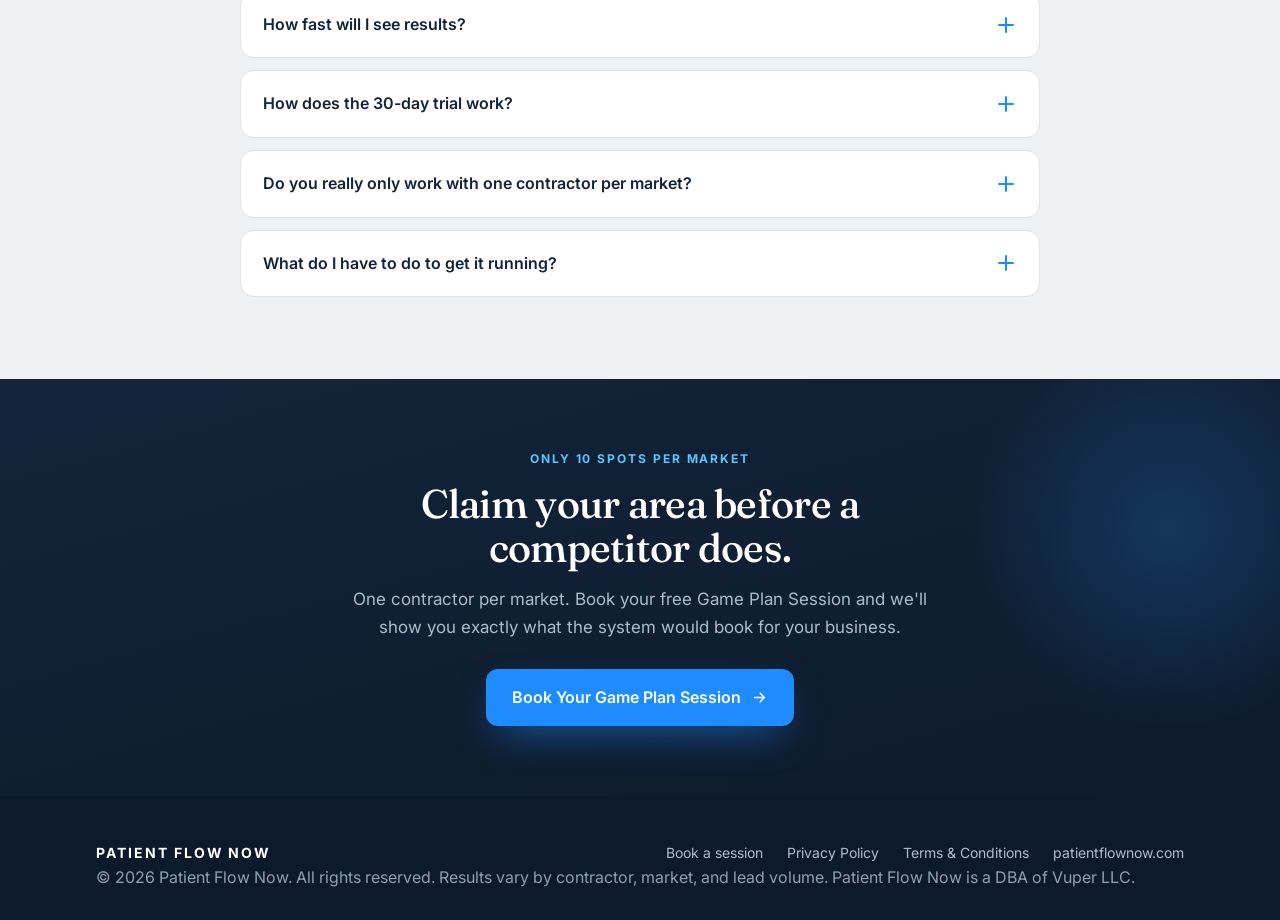
==== commit ce5f5128: "Add files via upload" ====
--- a/index.html
+++ b/index.html
@@ -3,622 +3,422 @@
 <head>
 <meta charset="UTF-8" />
 <meta name="viewport" content="width=device-width, initial-scale=1.0" />
-<title>Reshappr | Done-For-You Marketing for Kitchen &amp; Bath Remodelers</title>
-<link rel="icon" href="brand/favicon.svg" type="image/svg+xml" />
-<meta name="description" content="Reshappr runs paid ads and automated follow-up for kitchen and bath remodelers so your calendar fills with real estimates, not tire-kickers. Leads go only to you." />
+<title>Patient Flow Now | The AI Follow-Up System for Remodeling Contractors</title>
+<meta name="description" content="An AI agent that follows up with every estimate request by text and call, answers their questions, and books consultations straight into your calendar. Built for remodeling contractors. Installed in 7 days." />
 <link rel="preconnect" href="https://fonts.googleapis.com" />
 <link rel="preconnect" href="https://fonts.gstatic.com" crossorigin />
-<link rel="preconnect" href="https://api.fontshare.com" crossorigin />
-<link href="https://api.fontshare.com/v2/css?f[]=satoshi@400,500,700,900&display=swap" rel="stylesheet" />
-<link href="https://fonts.googleapis.com/css2?family=Instrument+Serif:ital@0;1&display=swap" rel="stylesheet" />
+<link href="https://fonts.googleapis.com/css2?family=Fraunces:opsz,wght@9..144,400;9..144,500;9..144,600&family=Inter:wght@400;500;600;700&display=swap" rel="stylesheet" />
 <style>
   :root {
-    --bg: #000000;
-    --bg-card: #0c0c0d;
-    --bg-card-2: #111113;
-    --line: #1d1d20;
-    --line-soft: #161618;
-    --text: #ffffff;
-    --muted: #9a9aa2;
-    --muted-2: #6b6b73;
-    --accent: #ff4533;
-    --accent-soft: #ff4533;
-    --demo: #4d8dff;
-    --radius: 18px;
-    --radius-pill: 100px;
-    --serif: "Instrument Serif", Georgia, serif;
-    --sans: "Satoshi", system-ui, -apple-system, sans-serif;
-  }
-
+    --ink: #13243a;
+    --ink-2: #0d1a2b;
+    --ink-soft: #41506180;
+    --body: #43505f;
+    --muted: #6c7886;
+    --blue: #1e8cff;
+    --blue-deep: #1466cc;
+    --cyan: #57c7ff;
+    --silver: #c4ccd4;
+    --platinum: #dde3e9;
+    --line: #dde3ea;
+    --bg: #eef1f4;
+    --paper: #ffffff;
+    --shadow: 0 26px 64px -30px rgba(19, 36, 58, 0.45);
+    --shadow-soft: 0 12px 30px -16px rgba(19, 36, 58, 0.4);
+    --glow: 0 0 0 1px rgba(30,140,255,0.25), 0 14px 40px -16px rgba(30,140,255,0.5);
+  }
   * { box-sizing: border-box; margin: 0; padding: 0; }
   html { scroll-behavior: smooth; }
   body {
-    font-family: var(--sans);
-    background: var(--bg);
-    color: var(--text);
-    line-height: 1.6;
-    -webkit-font-smoothing: antialiased;
-    overflow-x: hidden;
-  }
-  a { color: inherit; text-decoration: none; }
-  img { max-width: 100%; display: block; }
-  ::selection { background: var(--accent); color: #fff; }
-
-  .wrap { width: 100%; max-width: 1120px; margin: 0 auto; padding: 0 24px; }
-
-  /* emphasis serif */
-  .em { font-family: var(--serif); font-style: italic; font-weight: 400; }
-
-  /* ---------- NAV ---------- */
-  .nav-spacer { height: 110px; }
-  .nav {
-    position: fixed; top: 18px; left: 0; right: 0; z-index: 100;
-    display: flex; justify-content: center; pointer-events: none;
-  }
-  .nav-inner {
-    position: relative;
-    pointer-events: auto;
-    display: flex; align-items: center; gap: 28px;
-    background: rgba(12,12,13,0.82);
-    backdrop-filter: blur(14px);
-    border: 1px solid var(--line);
-    border-radius: var(--radius-pill);
-    padding: 9px 9px 9px 22px;
-    box-shadow: 0 10px 40px -18px rgba(0,0,0,0.8);
-  }
-  .brand { font-weight: 900; letter-spacing: 0.08em; font-size: 17px; display: flex; align-items: center; gap: 8px; }
-  .brand .spark { color: var(--accent); }
-  .brand-mark { width: 22px; height: 22px; color: #fff; flex: none; }
-  .nav-links { display: flex; gap: 22px; font-size: 14px; color: var(--muted); }
-  .nav-links a:hover { color: #fff; }
+    font-family: "Inter", system-ui, sans-serif;
+    color: var(--body);
+    background:
+      radial-gradient(1100px 560px at 78% -8%, #f4f7fb 0%, rgba(244,247,251,0) 60%),
+      var(--bg);
+    line-height: 1.6; -webkit-font-smoothing: antialiased;
+  }
+  .wrap { max-width: 1140px; margin: 0 auto; padding: 0 26px; }
+  a { color: inherit; }
+
+  /* ---------------- header ---------------- */
+  header {
+    position: sticky; top: 0; z-index: 60;
+    background: rgba(238, 241, 244, 0.82);
+    backdrop-filter: blur(12px);
+    border-bottom: 1px solid var(--line);
+  }
+  .bar { display: flex; align-items: center; justify-content: space-between; height: 74px; }
+  .brand { display: flex; align-items: center; gap: 12px; text-decoration: none; }
+  .brand .brand-word { font-weight: 700; letter-spacing: 0.15em; font-size: 14px; color: var(--ink); white-space: nowrap; }
+  .nav-cta {
+    display: inline-flex; align-items: center; gap: 8px;
+    background: var(--ink); color: #fff; text-decoration: none;
+    font-size: 14px; font-weight: 600; padding: 11px 18px; border-radius: 10px;
+    transition: .18s;
+  }
+  .nav-cta:hover { background: var(--blue-deep); transform: translateY(-1px); }
+  @media (max-width: 620px){ .nav-cta { display: none; } }
+
+  /* ---------------- hero ---------------- */
+  .hero { position: relative; overflow: hidden; padding: 34px 0 58px; }
+  .hero::before {
+    content: ""; position: absolute; inset: 0; pointer-events: none;
+    background-image:
+      linear-gradient(rgba(30,140,255,0.05) 1px, transparent 1px),
+      linear-gradient(90deg, rgba(30,140,255,0.05) 1px, transparent 1px);
+    background-size: 46px 46px;
+    -webkit-mask-image: radial-gradient(700px 380px at 70% 12%, #000 0%, transparent 75%);
+            mask-image: radial-gradient(700px 380px at 70% 12%, #000 0%, transparent 75%);
+  }
+  .hero .wrap { position: relative; }
+  .eyebrow {
+    display: inline-flex; align-items: center; gap: 9px;
+    background: rgba(30,140,255,0.08); border: 1px solid rgba(30,140,255,0.22);
+    color: var(--blue-deep); font-size: 12px; font-weight: 600;
+    letter-spacing: 0.12em; text-transform: uppercase;
+    padding: 7px 14px; border-radius: 99px; margin-bottom: 24px;
+  }
+  .eyebrow .dot { width: 7px; height: 7px; border-radius: 99px; background: var(--blue); box-shadow: 0 0 0 4px rgba(30,140,255,0.18); }
+  h1 {
+    font-family: "Fraunces", serif; font-weight: 500;
+    font-size: clamp(36px, 5.4vw, 60px); line-height: 1.02;
+    letter-spacing: -0.02em; color: var(--ink); max-width: 14ch;
+  }
+  h1 em { font-style: italic; color: var(--blue-deep); }
+  .sub { margin-top: 24px; font-size: 18px; color: var(--body); max-width: 52ch; }
+  .cta-row { display: flex; align-items: center; gap: 18px; margin-top: 34px; flex-wrap: wrap; }
   .btn {
-    display: inline-flex; align-items: center; justify-content: center; gap: 8px;
-    background: var(--accent); color: #fff; font-weight: 600; font-size: 14px;
-    padding: 11px 20px; border-radius: var(--radius-pill); border: none; cursor: pointer;
-    transition: transform .15s ease, box-shadow .2s ease, background .2s ease;
-    box-shadow: 0 8px 26px -10px rgba(255,69,51,0.7);
-  }
-  .btn:hover { transform: translateY(-1px); box-shadow: 0 12px 32px -8px rgba(255,69,51,0.85); }
-  .btn-lg { padding: 15px 28px; font-size: 15px; }
-  .btn-ghost { background: transparent; border: 1px solid var(--line); box-shadow: none; color: #fff; }
-  .btn-ghost:hover { border-color: #333; background: rgba(255,255,255,0.03); }
-  .nav-toggle { display: none; flex-direction: column; justify-content: center; align-items: center; gap: 4px; width: 38px; height: 38px; background: none; border: none; cursor: pointer; padding: 0; flex: none; }
-  .nav-toggle span { width: 20px; height: 2px; background: #fff; border-radius: 2px; display: block; }
-
-  /* ---------- SECTION SHELL ---------- */
-  section { position: relative; padding: 96px 0; }
-  .badge {
-    display: inline-flex; align-items: center; gap: 8px;
-    background: var(--bg-card); border: 1px solid var(--line);
-    color: #fff; font-size: 13px; font-weight: 500;
-    padding: 7px 14px 7px 11px; border-radius: var(--radius-pill); margin: 0 auto 22px;
-  }
-  .badge .dot { width: 16px; height: 16px; border-radius: 5px; background: var(--accent); display: inline-flex; align-items:center; justify-content:center; }
-  .badge .dot svg { width: 10px; height: 10px; }
-  .center { text-align: center; }
-  h1, h2, h3 { font-weight: 500; letter-spacing: -0.02em; line-height: 1.05; }
-  .h-xl { font-size: clamp(40px, 6.6vw, 76px); }
-  .h-lg { font-size: clamp(32px, 4.6vw, 54px); }
-  .h-md { font-size: clamp(24px, 3vw, 34px); }
-  .lead { color: var(--muted); font-size: clamp(16px, 1.6vw, 19px); max-width: 600px; margin: 22px auto 0; }
-  .section-head { max-width: 720px; margin: 0 auto 60px; }
-
-  /* ---------- HERO ---------- */
-  .hero { padding: 40px 0 90px; text-align: center; }
-  .hero-glow {
-    position: absolute; left: 50%; top: 240px; transform: translateX(-50%);
-    width: 900px; height: 460px; pointer-events: none; z-index: 0;
-    background: radial-gradient(ellipse at center, rgba(255,69,51,0.28) 0%, rgba(255,69,51,0) 62%);
-    filter: blur(20px);
-  }
-  .hero .wrap { position: relative; z-index: 1; }
-  .hero h1 { margin: 0 auto; max-width: 880px; }
-  .hero .lead { max-width: 560px; }
-  .hero-cta { margin-top: 32px; display: flex; gap: 14px; justify-content: center; flex-wrap: wrap; }
-
-  /* hero mock */
-  .mock-wrap { margin: 64px auto 0; max-width: 760px; position: relative; }
-  .mock-glow {
-    position: absolute; inset: -2px; border-radius: 22px; z-index: 0;
-    background: linear-gradient(180deg, rgba(255,69,51,0.9), rgba(255,69,51,0.15));
-    filter: blur(22px); opacity: 0.65;
-  }
-  .mock {
-    position: relative; z-index: 1; background: #0b0b0c; border: 1px solid #242427;
-    border-radius: 16px; overflow: hidden; text-align: left;
-    box-shadow: 0 40px 90px -40px rgba(0,0,0,0.9);
-  }
-  .mock-bar { display: flex; align-items: center; gap: 7px; padding: 13px 16px; border-bottom: 1px solid var(--line); background: #0e0e10; }
-  .mock-bar .d { width: 11px; height: 11px; border-radius: 50%; background: #2a2a2e; }
-  .mock-bar .title { margin-left: 10px; font-size: 12.5px; color: var(--muted-2); }
-  .mock-body { padding: 16px; display: grid; gap: 10px; }
-  .lead-row { display: flex; align-items: center; gap: 13px; background: #121214; border: 1px solid var(--line-soft); border-radius: 12px; padding: 12px 14px; }
-  .ava { width: 38px; height: 38px; border-radius: 10px; flex: none; display: flex; align-items: center; justify-content: center; font-weight: 700; font-size: 14px; color: #fff; }
-  .lead-row .meta { flex: 1; min-width: 0; }
-  .lead-row .nm { font-size: 14.5px; font-weight: 600; }
-  .lead-row .pj { font-size: 12.5px; color: var(--muted-2); }
-  .tag { font-size: 11.5px; font-weight: 600; padding: 5px 10px; border-radius: 100px; white-space: nowrap; }
-  .tag.booked { background: rgba(54,211,122,0.13); color: #5fe39a; }
-  .tag.new { background: rgba(255,69,51,0.14); color: #ff7a6d; }
-  .tag.replied { background: rgba(96,165,250,0.14); color: #7fb4ff; }
-  .toast {
-    position: absolute; right: 16px; bottom: -18px; z-index: 3;
-    display: flex; align-items: center; gap: 10px;
-    background: #101012; border: 1px solid #2a2a2e; border-radius: 12px; padding: 11px 15px;
-    box-shadow: 0 20px 40px -18px rgba(0,0,0,0.9);
-  }
-  .toast .ic { width: 26px; height: 26px; border-radius: 7px; background: rgba(54,211,122,0.15); color: #5fe39a; display: flex; align-items: center; justify-content: center; }
-  .toast .tt { font-size: 12.5px; font-weight: 600; }
-  .toast .ts { font-size: 11px; color: var(--muted-2); }
-
-  /* ---------- PLATFORMS ---------- */
-  .platforms { padding: 30px 0 40px; text-align: center; }
-  .platforms p { color: var(--muted-2); font-size: 14px; margin-bottom: 26px; }
-  .logo-row { display: flex; flex-wrap: wrap; gap: 14px; justify-content: center; }
-  .logo-chip {
-    display: flex; align-items: center; gap: 10px;
-    background: var(--bg-card); border: 1px solid var(--line); border-radius: 14px;
-    padding: 14px 22px; color: #cfcfd4; font-weight: 600; font-size: 15px;
-  }
-  .logo-chip svg { width: 20px; height: 20px; }
-
-  /* ---------- PROCESS ---------- */
-  .grid-2 { display: grid; grid-template-columns: repeat(2, 1fr); gap: 26px 56px; max-width: 860px; margin: 0 auto; }
-  .step { text-align: center; }
-  .step .icon {
-    width: 58px; height: 58px; margin: 0 auto 18px; border-radius: 15px;
-    background: var(--bg-card); border: 1px solid var(--line);
-    display: flex; align-items: center; justify-content: center; color: var(--accent);
-  }
-  .step .icon svg { width: 26px; height: 26px; }
-  .step .num { font-family: var(--serif); font-style: italic; color: var(--accent); font-size: 18px; }
-  .step h3 { font-size: 20px; margin: 4px 0 8px; }
-  .step p { color: var(--muted); font-size: 14.5px; max-width: 320px; margin: 0 auto; }
-
-  /* ---------- SERVICES ---------- */
-  .svc { display: grid; grid-template-columns: 1fr 1fr; gap: 50px; align-items: center; margin-bottom: 70px; }
-  .svc:last-child { margin-bottom: 0; }
-  .svc.flip .svc-text { order: 2; }
-  .svc h3 { font-size: clamp(24px, 2.6vw, 32px); margin-bottom: 14px; }
-  .svc p { color: var(--muted); font-size: 16px; max-width: 460px; }
-  .svc .btn { margin-top: 24px; }
-  .svc-visual {
-    background: var(--bg-card); border: 1px solid var(--line); border-radius: 16px;
-    padding: 22px; min-height: 230px; position: relative; overflow: hidden;
-  }
-  .svc-visual::after {
-    content: ""; position: absolute; right: -60px; top: -60px; width: 200px; height: 200px;
-    background: radial-gradient(circle, rgba(77,141,255,0.20), transparent 70%); pointer-events: none;
-  }
-  .mini-head { font-size: 12px; color: #8fb4ff; margin-bottom: 14px; display: flex; align-items: center; gap: 8px; }
-  .mini-head .pulse { width: 8px; height: 8px; border-radius: 50%; background: var(--demo); }
-  /* ad preview */
-  .ad-card { background: #121214; border: 1px solid var(--line-soft); border-radius: 12px; overflow: hidden; }
-  .ad-img { height: 92px; background: linear-gradient(135deg, #2a2118, #3a2a1c); display: flex; align-items: center; justify-content: center; color: #b88a5a; font-size: 12px; }
-  .ad-ba { display: grid; grid-template-columns: 1fr 1fr; gap: 2px; height: 128px; }
-  .ba-half { position: relative; margin: 0; overflow: hidden; }
-  .ba-half img { width: 100%; height: 100%; object-fit: cover; display: block; }
-  .ba-tag { position: absolute; bottom: 6px; left: 6px; font-size: 9px; font-weight: 700; letter-spacing: .04em; text-transform: uppercase; background: rgba(0,0,0,0.6); color: #fff; padding: 3px 7px; border-radius: 5px; }
-  .ba-tag.after { background: var(--demo); }
-  .ad-body { padding: 12px 14px; }
-  .ad-body .t { font-size: 13.5px; font-weight: 600; }
-  .ad-body .s { font-size: 12px; color: var(--muted-2); margin-top: 3px; }
-  .ad-btn { margin-top: 11px; background: var(--demo); color: #fff; font-size: 12px; font-weight: 600; text-align: center; padding: 8px; border-radius: 8px; }
-  /* sms thread */
-  .bubble { max-width: 80%; padding: 10px 13px; border-radius: 14px; font-size: 13px; margin-bottom: 9px; line-height: 1.45; }
-  .bubble.in { background: #1a1a1d; border: 1px solid var(--line-soft); border-bottom-left-radius: 4px; }
-  .bubble.out { background: var(--demo); color: #fff; margin-left: auto; border-bottom-right-radius: 4px; }
-  .stamp { font-size: 10.5px; color: var(--muted-2); display: block; margin-top: 2px; }
-  /* booking form */
-  .form-mock { display: grid; gap: 10px; }
-  .form-mock .fld { background: #121214; border: 1px solid var(--line-soft); border-radius: 9px; padding: 11px 13px; font-size: 12.5px; color: var(--muted-2); }
-  .form-mock .fld.filled { color: #fff; }
-  .form-mock .submit { background: var(--demo); color: #fff; text-align: center; font-size: 13px; font-weight: 600; padding: 11px; border-radius: 9px; }
-
-  /* ---------- COMPARISON ---------- */
-  .cmp { display: grid; grid-template-columns: 1fr 1fr; gap: 22px; max-width: 920px; margin: 0 auto; }
-  .cmp-col { border-radius: var(--radius); padding: 30px 28px; border: 1px solid var(--line); }
-  .cmp-col.bad { background: linear-gradient(160deg, rgba(255,69,51,0.16), rgba(255,69,51,0.03)); border-color: rgba(255,69,51,0.35); }
-  .cmp-col.good { background: linear-gradient(160deg, rgba(47,191,113,0.18), rgba(47,191,113,0.03)); border-color: rgba(47,191,113,0.4); }
-  .cmp-col h3 { font-size: 20px; margin-bottom: 20px; font-weight: 600; letter-spacing: -0.01em; }
-  .cmp-col.bad h3 { color: #fff; }
-  .cmp-item { display: flex; gap: 12px; align-items: flex-start; padding: 11px 0; border-top: 1px solid var(--line-soft); font-size: 14.5px; }
-  .cmp-item:first-of-type { border-top: none; }
-  .cmp-item .ci { width: 20px; height: 20px; border-radius: 50%; flex: none; display: flex; align-items: center; justify-content: center; margin-top: 1px; }
-  .cmp-item.bad .ci { background: var(--accent); color: #fff; }
-  .cmp-item.good .ci { background: #2fbf71; color: #04140b; }
-  .cmp-item.bad { color: #d8c5c2; }
-  .cmp-item .ci svg { width: 12px; height: 12px; }
-
-  /* ---------- FAQ ---------- */
-  .faq { max-width: 760px; margin: 0 auto; display: grid; gap: 12px; }
-  .faq details { background: var(--bg-card); border: 1px solid var(--line); border-radius: 14px; overflow: hidden; }
-  .faq summary {
-    list-style: none; cursor: pointer; padding: 19px 22px;
-    display: flex; justify-content: space-between; align-items: center; gap: 16px;
-    font-size: 16px; font-weight: 500;
-  }
-  .faq summary::-webkit-details-marker { display: none; }
-  .faq summary .pm { flex: none; width: 22px; height: 22px; position: relative; transition: transform .25s ease; color: var(--muted); }
-  .faq summary .pm::before, .faq summary .pm::after { content: ""; position: absolute; background: currentColor; border-radius: 2px; }
-  .faq summary .pm::before { left: 0; right: 0; top: 50%; height: 2px; transform: translateY(-50%); }
-  .faq summary .pm::after { top: 0; bottom: 0; left: 50%; width: 2px; transform: translateX(-50%); transition: opacity .25s ease; }
-  .faq details[open] summary .pm::after { opacity: 0; }
-  .faq .ans { padding: 0 22px 20px; color: var(--muted); font-size: 14.5px; max-width: 640px; }
-
-  /* ---------- FINAL CTA ---------- */
-  .final { padding-bottom: 60px; }
-  .final-card {
-    position: relative; max-width: 920px; margin: 0 auto; text-align: center;
-    background: var(--bg-card); border: 1px solid var(--line); border-radius: 26px;
-    padding: 64px 30px 72px; overflow: hidden;
-  }
-  .final-card h2 { position: relative; z-index: 1; max-width: 640px; margin: 0 auto; }
-  .final-card .lead { position: relative; z-index: 1; }
-  .final-card .btn { position: relative; z-index: 1; margin-top: 30px; }
-  .final-rainbow {
-    position: absolute; left: 50%; bottom: -120px; transform: translateX(-50%);
-    width: 560px; height: 220px; border-radius: 50%; z-index: 0; filter: blur(46px); opacity: 0.85;
-    background: linear-gradient(90deg, #6a3bff, #ff4533 40%, #ffb347 60%, #57c7ff);
-  }
-
-  /* ---------- FOOTER ---------- */
-  footer { border-top: 1px solid var(--line); padding: 46px 0 40px; }
-  .foot { display: flex; justify-content: space-between; align-items: center; gap: 20px; flex-wrap: wrap; }
-  .foot .tag { color: var(--muted-2); font-size: 14px; margin-top: 8px; }
-  .foot .soc { display: flex; gap: 12px; }
-  .foot .soc a { width: 38px; height: 38px; border: 1px solid var(--line); border-radius: 10px; display: flex; align-items: center; justify-content: center; color: var(--muted); }
-  .foot .soc a:hover { color: #fff; border-color: #333; }
-  .foot-links { display: flex; gap: 20px; flex-wrap: wrap; margin-top: 30px; padding-top: 24px; border-top: 1px solid var(--line-soft); }
-  .foot-links a { color: var(--muted); font-size: 14px; }
-  .foot-links a:hover { color: #fff; }
-  .copy { color: var(--muted-2); font-size: 13px; margin-top: 12px; }
-  .copy a { color: var(--muted); }
-  .copy a:hover { color: #fff; }
-
-  /* ---------- ANIMATION ---------- */
-  .reveal { opacity: 0; transform: translateY(26px); transition: opacity .7s cubic-bezier(.2,.7,.2,1), transform .7s cubic-bezier(.2,.7,.2,1); }
-  .reveal.in { opacity: 1; transform: none; }
-  @media (prefers-reduced-motion: reduce) { .reveal { opacity: 1; transform: none; transition: none; } }
-
-  /* ---------- RESPONSIVE ---------- */
-  @media (max-width: 860px) {
-    section { padding: 70px 0; }
-    .nav-inner { gap: 12px; padding: 9px 9px 9px 18px; }
-    .nav-toggle { display: flex; }
-    .nav-links { display: none; position: absolute; top: calc(100% + 12px); left: 0; right: 0; flex-direction: column; gap: 4px; background: rgba(12,12,13,0.98); backdrop-filter: blur(16px); border: 1px solid var(--line); border-radius: 18px; padding: 12px; box-shadow: 0 16px 40px -16px rgba(0,0,0,0.85); }
-    .nav-inner.open .nav-links { display: flex; }
-    .nav-links a { padding: 11px 14px; border-radius: 10px; font-size: 15px; color: #fff; }
-    .nav-links a:hover { background: rgba(255,255,255,0.05); }
-    .grid-2 { grid-template-columns: 1fr; gap: 40px; }
-    .svc { grid-template-columns: 1fr; gap: 26px; margin-bottom: 54px; }
-    .svc.flip .svc-text { order: 0; }
-    .cmp { grid-template-columns: 1fr; }
-    .foot { flex-direction: column; align-items: flex-start; }
+    display: inline-flex; align-items: center; gap: 10px; cursor: pointer;
+    background: var(--ink); color: #fff; text-decoration: none; border: none;
+    font-family: "Inter"; font-size: 16px; font-weight: 600; padding: 16px 26px;
+    border-radius: 12px; box-shadow: var(--shadow-soft); transition: .18s;
+  }
+  .btn:hover { background: var(--blue-deep); transform: translateY(-2px); box-shadow: var(--glow); }
+  .btn svg { width: 17px; height: 17px; }
+  .reassure { font-size: 13.5px; color: var(--muted); display: flex; align-items: center; gap: 8px; }
+  .reassure svg { width: 16px; height: 16px; color: #2f9e6b; }
+
+  .pills { display: flex; gap: 12px; flex-wrap: wrap; margin-top: 40px; }
+  .pill {
+    display: inline-flex; align-items: center; gap: 9px;
+    background: var(--paper); border: 1px solid var(--line);
+    padding: 10px 16px; border-radius: 11px; font-size: 13.5px; font-weight: 500; color: var(--ink);
+    box-shadow: var(--shadow-soft);
+  }
+  .pill svg { width: 16px; height: 16px; color: var(--blue); }
+
+  /* hero layout */
+  .hero { scroll-margin-top: 84px; }
+  .hero-grid { display: flex; flex-direction: column; gap: 22px; max-width: 720px; margin: 0 auto; }
+  .hero-copy { text-align: center; }
+  .hero-copy .eyebrow { margin-bottom: 16px; }
+  .hero-copy h1 { max-width: 20ch; margin: 0 auto; font-size: clamp(29px, 4vw, 43px); line-height: 1.06; }
+  .hero-copy .sub { font-size: 18px; max-width: 52ch; margin: 14px auto 0; }
+  .hero-trust { display: flex; flex-direction: column; align-items: center; gap: 14px; margin-top: 4px; }
+  .hero-trust .pills { margin-top: 0; justify-content: center; }
+  .hero-trust .reassure { margin-top: 0; justify-content: center; }
+  .hero-book .book-card {
+    margin: 0; max-width: none; background: var(--paper);
+    border: 1px solid var(--line); border-radius: 18px; box-shadow: var(--shadow);
+    padding: 12px; overflow: hidden;
+  }
+  .hero-book .book-card iframe { width: 100%; min-height: 690px; border: none; border-radius: 12px; display: block; }
+  .hero-book .tag {
+    display: flex; align-items: center; gap: 8px; justify-content: center;
+    font-size: 12.5px; font-weight: 600; color: var(--blue-deep);
+    padding: 10px 0 4px;
+  }
+  .hero-book .tag .d { width: 7px; height: 7px; border-radius: 99px; background: #2f9e6b; box-shadow: 0 0 0 4px rgba(47,158,107,0.16); }
+
+  /* ---------------- section scaffolding ---------------- */
+  section.block { padding: 70px 0; }
+  .kicker { font-size: 12px; font-weight: 700; letter-spacing: 0.16em; text-transform: uppercase; color: var(--blue-deep); margin-bottom: 14px; }
+  h2 { font-family: "Fraunces", serif; font-weight: 500; font-size: clamp(28px, 3.6vw, 40px); line-height: 1.1; letter-spacing: -0.018em; color: var(--ink); max-width: 18ch; }
+  .lead { margin-top: 16px; font-size: 17px; color: var(--body); max-width: 56ch; }
+
+  /* dark band */
+  .dark { background: linear-gradient(165deg, var(--ink), var(--ink-2)); color: #c7d2de; position: relative; overflow: hidden; }
+  .dark::after {
+    content: ""; position: absolute; right: -120px; top: -80px; width: 460px; height: 460px;
+    background: radial-gradient(circle, rgba(30,140,255,0.22), transparent 62%); pointer-events: none;
+  }
+  .dark .wrap { position: relative; }
+  .dark h2 { color: #fff; }
+  .dark .lead { color: #aebccb; }
+  .dark .kicker { color: var(--cyan); }
+
+  /* feature grid */
+  .feat-grid { display: grid; grid-template-columns: repeat(3, 1fr); gap: 18px; margin-top: 44px; }
+  @media (max-width: 880px){ .feat-grid { grid-template-columns: 1fr; } }
+  .feat {
+    background: var(--paper); border: 1px solid var(--line); border-radius: 16px; padding: 26px 24px;
+    box-shadow: var(--shadow-soft); transition: .2s;
+  }
+  .feat:hover { transform: translateY(-3px); border-color: rgba(30,140,255,0.4); box-shadow: var(--glow); }
+  .feat .ic {
+    width: 46px; height: 46px; border-radius: 12px; display: grid; place-items: center; margin-bottom: 18px;
+    background: linear-gradient(150deg, rgba(30,140,255,0.14), rgba(87,199,255,0.12));
+    border: 1px solid rgba(30,140,255,0.2);
+  }
+  .feat .ic svg { width: 22px; height: 22px; color: var(--blue-deep); }
+  .feat h3 { font-size: 17px; color: var(--ink); font-weight: 600; margin-bottom: 8px; letter-spacing: -0.01em; }
+  .feat p { font-size: 14.5px; color: var(--body); }
+
+  /* guarantee */
+  .guarantee { display: grid; grid-template-columns: repeat(3,1fr); gap: 18px; margin-top: 44px; }
+  @media (max-width: 880px){ .guarantee { grid-template-columns: 1fr; } }
+  .g {
+    border: 1px solid rgba(255,255,255,0.12); border-radius: 16px; padding: 26px 24px;
+    background: rgba(255,255,255,0.03);
+  }
+  .g .ic { width: 44px; height: 44px; border-radius: 11px; background: rgba(87,199,255,0.12); border: 1px solid rgba(87,199,255,0.25); display: grid; place-items: center; margin-bottom: 16px; }
+  .g .ic svg { width: 21px; height: 21px; color: var(--cyan); }
+  .g h3 { color: #fff; font-size: 17px; font-weight: 600; margin-bottom: 7px; }
+  .g p { color: #aebccb; font-size: 14px; }
+
+  /* faq */
+  .faq { max-width: 800px; margin: 40px auto 0; }
+  details {
+    border: 1px solid var(--line); border-radius: 14px; background: var(--paper);
+    margin-bottom: 12px; overflow: hidden; transition: .2s;
+  }
+  details[open] { border-color: rgba(30,140,255,0.35); box-shadow: var(--shadow-soft); }
+  summary {
+    list-style: none; cursor: pointer; padding: 20px 22px; font-size: 16px; font-weight: 600; color: var(--ink);
+    display: flex; align-items: center; justify-content: space-between; gap: 16px;
+  }
+  summary::-webkit-details-marker { display: none; }
+  summary .x { flex: none; width: 22px; height: 22px; position: relative; transition: .25s; }
+  summary .x::before, summary .x::after { content: ""; position: absolute; background: var(--blue); border-radius: 2px; }
+  summary .x::before { top: 10px; left: 3px; width: 16px; height: 2px; }
+  summary .x::after { left: 10px; top: 3px; width: 2px; height: 16px; transition: .25s; }
+  details[open] summary .x::after { transform: rotate(90deg); opacity: 0; }
+  details .a { padding: 0 22px 22px; font-size: 15px; color: var(--body); max-width: 70ch; }
+
+  /* final cta */
+  .final { text-align: center; }
+  .final h2 { margin: 0 auto; }
+  .final .btn { margin-top: 28px; background: var(--blue); box-shadow: 0 16px 40px -14px rgba(30,140,255,0.65); }
+  .final .btn:hover { background: #38a1ff; }
+
+  /* footer */
+  footer { background: var(--ink-2); color: #8fa0b3; padding: 46px 0 30px; }
+  .foot { display: flex; align-items: flex-start; justify-content: space-between; gap: 30px; flex-wrap: wrap; }
+  .foot .b { display: flex; align-items: center; gap: 8px; }
+  .foot .b b { color: #fff; letter-spacing: 0.14em; font-size: 14px; font-weight: 700; }
+  .foot nav { display: flex; gap: 24px; flex-wrap: wrap; }
+  .foot nav a { color: #aebccb; text-decoration: none; font-size: 14px; transition: .15s; }
+  .foot nav a:hover { color: #fff; }
+  .foot .legal { width: 100%; border-top: 1px solid rgba(255,255,255,0.08); margin-top: 28px; padding-top: 22px; font-size: 12.5px; color: #6f8093; line-height: 1.7; }
+
+  .fade { opacity: 0; transform: translateY(16px); animation: rise .8s cubic-bezier(.2,.7,.2,1) forwards; }
+  .d1 { animation-delay: .07s; } .d2 { animation-delay: .15s; } .d3 { animation-delay: .23s; }
+  @keyframes rise { to { opacity: 1; transform: none; } }
+  @media (prefers-reduced-motion: reduce){ .fade { animation: none; opacity: 1; transform: none; } }
+
+  /* ---------------- mobile ---------------- */
+  body { overflow-x: hidden; }
+  iframe { max-width: 100%; }
+  @media (max-width: 600px){
+    .wrap { padding: 0 18px; }
+    .bar { height: 58px; }
+    .hero { padding: 10px 0 36px; }
+    .hero-grid { gap: 15px; }
+    .hero-copy .eyebrow { font-size: 10.5px; padding: 5px 11px; margin-bottom: 10px; }
+    .hero-copy h1 { font-size: clamp(23px, 7vw, 30px); max-width: none; line-height: 1.13; }
+    .hero-copy .sub { font-size: 14.5px; max-width: none; margin-top: 10px; }
+    .pills { gap: 9px; margin-top: 26px; }
+    .pill { padding: 9px 13px; font-size: 13px; }
+    section.block { padding: 46px 0; }
+    h2 { font-size: clamp(24px, 7.2vw, 30px); max-width: none; }
+    .lead { font-size: 16px; }
+    .feat-grid { gap: 14px; margin-top: 30px; }
+    .feat { padding: 22px 20px; }
+    .guarantee { gap: 14px; margin-top: 30px; }
+    .hero-book .book-card iframe { min-height: 640px; }
+    .btn { width: 100%; justify-content: center; }
+    .cta-row { width: 100%; }
+    summary { font-size: 15px; padding: 17px 18px; }
+    details .a { font-size: 14.5px; }
+    .foot { flex-direction: column; gap: 22px; }
+    .foot nav { gap: 16px 22px; }
   }
 </style>
 </head>
 <body>
 
-<!-- NAV -->
-<div class="nav">
-  <nav class="nav-inner">
-    <div class="brand"><svg class="brand-mark" viewBox="0 0 64 64" fill="none" aria-hidden="true"><rect x="12" y="12" width="40" height="40" rx="12" fill="none" stroke="currentColor" stroke-width="4" opacity="0.4"/><path d="M24 40 L40 24 M31 24 H40 V33" stroke="currentColor" stroke-width="4.5" fill="none" stroke-linecap="round" stroke-linejoin="round"/></svg>RESHAPPR</div>
-    <div class="nav-links">
-      <a href="services.html">Services</a>
-      <a href="about.html">About</a>
-      <a href="contact.html">Contact</a>
-      <a href="#faq">FAQ</a>
-    </div>
-    <a href="contact.html" class="btn">Book a call</a>
-    <button class="nav-toggle" aria-label="Menu" aria-expanded="false"><span></span><span></span><span></span></button>
-  </nav>
-</div>
-
-<!-- HERO -->
-<header class="hero">
-  <div class="hero-glow"></div>
-  <div class="nav-spacer"></div>
-  <div class="wrap">
-    <h1 class="h-xl">More booked jobs.<br>Less <span class="em">chasing</span>.</h1>
-    <p class="lead">We run paid ads and automated follow-up so remodelers stop depending on referrals and Angi. You run estimates. We handle the pipeline.</p>
-    <div class="hero-cta">
-      <a href="contact.html" class="btn btn-lg">Get Your Free Strategy Call</a>
-      <a href="#process" class="btn btn-lg btn-ghost">See how it works</a>
-    </div>
-
-    <!-- mock -->
-    <div class="mock-wrap reveal">
-      <div class="mock-glow"></div>
-      <div class="mock">
-        <div class="mock-bar">
-          <span class="d"></span><span class="d"></span><span class="d"></span>
-          <span class="title">Reshappr Pipeline · New Leads</span>
-        </div>
-        <div class="mock-body">
-          <div class="lead-row">
-            <div class="ava" style="background:#3b5bdb">JM</div>
-            <div class="meta"><div class="nm">Jenna Morrow</div><div class="pj">Full kitchen remodel · Naperville</div></div>
-            <span class="tag booked">Booked</span>
-          </div>
-          <div class="lead-row">
-            <div class="ava" style="background:#9c36b5">DR</div>
-            <div class="meta"><div class="nm">David Reyes</div><div class="pj">Master bath · Aurora</div></div>
-            <span class="tag replied">Replied</span>
-          </div>
-          <div class="lead-row">
-            <div class="ava" style="background:#c2410c">SK</div>
-            <div class="meta"><div class="nm">Susan Kohl</div><div class="pj">Kitchen + island · Wheaton</div></div>
-            <span class="tag new">New lead</span>
-          </div>
-        </div>
-      </div>
-      <div class="toast">
-        <span class="ic">
-          <svg viewBox="0 0 24 24" fill="none" stroke="currentColor" stroke-width="2.4"><path d="M20 6 9 17l-5-5"/></svg>
-        </span>
-        <div><div class="tt">Estimate booked</div><div class="ts">Auto follow-up · 2 min ago</div></div>
-      </div>
-    </div>
+<!-- ============ HEADER ============ -->
+<header>
+  <div class="wrap bar">
+    <a class="brand" href="#top">
+      <b class="brand-word">PATIENT FLOW NOW</b>
+    </a>
+    <a class="nav-cta" href="#book">Book a Game Plan Session</a>
   </div>
 </header>
 
-<!-- PLATFORMS -->
-<section class="platforms">
-  <div class="wrap">
-    <p>We run your marketing where homeowners actually spend their time.</p>
-    <div class="logo-row reveal">
-      <div class="logo-chip">
-        <svg viewBox="0 0 24 24" fill="#1877F2"><path d="M24 12.07C24 5.4 18.63 0 12 0S0 5.4 0 12.07C0 18.1 4.39 23.1 10.13 24v-8.44H7.08v-3.49h3.05V9.41c0-3.02 1.79-4.69 4.53-4.69 1.31 0 2.68.24 2.68.24v2.97h-1.51c-1.49 0-1.96.93-1.96 1.89v2.25h3.33l-.53 3.49h-2.8V24C19.61 23.1 24 18.1 24 12.07Z"/></svg>
-        Facebook
-      </div>
-      <div class="logo-chip">
-        <svg viewBox="0 0 24 24" fill="none"><defs><linearGradient id="ig" x1="0" y1="1" x2="1" y2="0"><stop offset="0" stop-color="#FEDA75"/><stop offset=".5" stop-color="#FA7E1E"/><stop offset="1" stop-color="#D62976"/></linearGradient></defs><rect x="2" y="2" width="20" height="20" rx="6" fill="url(#ig)"/><circle cx="12" cy="12" r="4.4" fill="none" stroke="#fff" stroke-width="1.8"/><circle cx="17.4" cy="6.6" r="1.3" fill="#fff"/></svg>
-        Instagram
-      </div>
-      <div class="logo-chip">
-        <svg viewBox="0 0 24 24"><path fill="#4285F4" d="M23.5 12.27c0-.79-.07-1.54-.2-2.27H12v4.51h6.47a5.5 5.5 0 0 1-2.4 3.6v3h3.86c2.26-2.08 3.57-5.15 3.57-8.84Z"/><path fill="#34A853" d="M12 24c3.24 0 5.95-1.08 7.93-2.91l-3.86-3c-1.08.72-2.45 1.16-4.07 1.16-3.13 0-5.78-2.11-6.73-4.96H1.29v3.09A12 12 0 0 0 12 24Z"/><path fill="#FBBC05" d="M5.27 14.29a7.2 7.2 0 0 1 0-4.58V6.62H1.29a12 12 0 0 0 0 10.76l3.98-3.09Z"/><path fill="#EA4335" d="M12 4.75c1.77 0 3.35.61 4.6 1.8l3.42-3.42C17.95 1.19 15.24 0 12 0A12 12 0 0 0 1.29 6.62l3.98 3.09C6.22 6.86 8.87 4.75 12 4.75Z"/></svg>
-        Google
-      </div>
-      <div class="logo-chip">
-        <svg viewBox="0 0 24 24" fill="none" stroke="#36D37A" stroke-width="2.2" stroke-linecap="round"><path d="M4 18V9m5 9V5m5 13v-7m5 7V8"/></svg>
-        GoHighLevel
-      </div>
-    </div>
-  </div>
-</section>
-
-<!-- PROCESS -->
-<section id="process">
-  <div class="wrap center section-head reveal">
-    <span class="badge"><span class="dot"><svg viewBox="0 0 24 24" fill="none" stroke="#fff" stroke-width="3"><path d="M5 12h14M13 6l6 6-6 6"/></svg></span>How It Works</span>
-    <h2 class="h-lg">From setup to <span class="em">booked</span> jobs in four steps.</h2>
-    <p class="lead">No retainers for activity reports. We build the system that fills your calendar, then keep it sharp.</p>
-  </div>
-  <div class="wrap">
-    <div class="grid-2 reveal">
-      <div class="step">
-        <div class="icon"><svg viewBox="0 0 24 24" fill="none" stroke="currentColor" stroke-width="1.8"><path d="M15.5 14.5 18 12a8 8 0 1 0-6 6l2.5-2.5"/><path d="m21 21-3.5-3.5"/></svg></div>
-        <span class="num">01</span>
-        <h3>Strategy Call</h3>
-        <p>We learn your market, your best jobs, and what a good lead looks like for you.</p>
-      </div>
-      <div class="step">
-        <div class="icon"><svg viewBox="0 0 24 24" fill="none" stroke="currentColor" stroke-width="1.8"><path d="m14 7 3 3"/><path d="M5 19l4-1 9.5-9.5a2.1 2.1 0 0 0-3-3L6 15l-1 4Z"/></svg></div>
-        <span class="num">02</span>
-        <h3>Build the Campaign</h3>
-        <p>We write the ads, build the landing page, and wire up automated follow-up before anything goes live.</p>
-      </div>
-      <div class="step">
-        <div class="icon"><svg viewBox="0 0 24 24" fill="none" stroke="currentColor" stroke-width="1.8"><path d="M4.5 16.5c-1.5 1.3-2 5-2 5s3.7-.5 5-2c.7-.9.7-2.2-.1-3a2.2 2.2 0 0 0-2.9 0Z"/><path d="M12 15 9 12c.5-3 2.5-7 8.5-8.5C18 8.5 14.5 11 12 11.5"/><path d="M9 12H4s.5-3 2-4 5-1 5-1"/><path d="M12 15v5s3-.5 4-2 1-5 1-5"/></svg></div>
-        <span class="num">03</span>
-        <h3>Launch</h3>
-        <p>Ads go live within 7 to 10 business days. Leads land in your pipeline and get followed up with automatically.</p>
-      </div>
-      <div class="step">
-        <div class="icon"><svg viewBox="0 0 24 24" fill="none" stroke="currentColor" stroke-width="1.8"><path d="M3 3v18h18"/><path d="m7 14 3-3 3 3 5-6"/></svg></div>
-        <span class="num">04</span>
-        <h3>Dial It In</h3>
-        <p>The first 30 days tell us what is working. We optimize from there and keep you in the loop weekly.</p>
-      </div>
-    </div>
-  </div>
-</section>
-
-<!-- SERVICES -->
-<section id="services">
-  <div class="wrap center section-head reveal">
-    <span class="badge"><span class="dot"><svg viewBox="0 0 24 24" fill="none" stroke="#fff" stroke-width="2.6"><path d="M4 7h16M4 12h16M4 17h10"/></svg></span>What We Do</span>
-    <h2 class="h-lg">Everything a remodeler needs to <span class="em">fill</span> the schedule.</h2>
-  </div>
-  <div class="wrap">
-
-    <div class="svc reveal">
-      <div class="svc-text">
-        <h3>Targeted <span class="em">Paid</span> Ads</h3>
-        <p>Facebook, Instagram, and Google ads aimed at homeowners in your service area who are actively looking to remodel. Your budget, your market, no shared leads.</p>
-        <a href="contact.html" class="btn">Get Your Free Strategy Call</a>
-      </div>
-      <div class="svc-visual">
-        <div class="mini-head"><span class="pulse"></span>Live ad preview</div>
-        <div class="ad-card">
-          <div class="ad-ba">
-            <figure class="ba-half"><img src="brand/kitchen-before.jpg" alt="Kitchen before remodel" loading="lazy" /><span class="ba-tag">Before</span></figure>
-            <figure class="ba-half"><img src="brand/kitchen-after.jpg" alt="Kitchen after remodel" loading="lazy" /><span class="ba-tag after">After</span></figure>
-          </div>
-          <div class="ad-body">
-            <div class="t">Dreaming of a new kitchen?</div>
-            <div class="s">Free in-home estimate for Naperville homeowners.</div>
-            <div class="ad-btn">Book my estimate</div>
-          </div>
-        </div>
-      </div>
-    </div>
-
-    <div class="svc flip reveal">
-      <div class="svc-text">
-        <h3>Same-Day <span class="em">Automated</span> Follow-Up</h3>
-        <p>Every lead gets a text and an email the moment they fill out the form. It runs fully automated through GoHighLevel, so no lead sits cold while you are on a job site.</p>
-        <a href="contact.html" class="btn">Get Your Free Strategy Call</a>
-      </div>
-      <div class="svc-visual">
-        <div class="mini-head"><span class="pulse"></span>Auto follow-up · sent in seconds</div>
-        <div class="bubble out">Hi Susan, thanks for reaching out about your kitchen remodel. When works for a quick call this week? <span class="stamp">Reshappr · just now</span></div>
-        <div class="bubble in">Tomorrow afternoon? <span class="stamp">Susan · 1 min later</span></div>
-        <div class="bubble out">Perfect. Booked you for 2pm Thursday. <span class="stamp">Reshappr</span></div>
-      </div>
-    </div>
-
-    <div class="svc reveal">
-      <div class="svc-text">
-        <h3>Your <span class="em">Booking</span> Page</h3>
-        <p>We build a dedicated landing page for your campaigns. It converts better than your homepage and tracks every lead that comes through.</p>
-        <a href="contact.html" class="btn">Get Your Free Strategy Call</a>
-      </div>
-      <div class="svc-visual">
-        <div class="mini-head"><span class="pulse"></span>Estimate request</div>
-        <div class="form-mock">
-          <div class="fld filled">Susan Kohl</div>
-          <div class="fld filled">(630) 555-0142</div>
-          <div class="fld">Project details…</div>
-          <div class="submit">Book my free estimate</div>
-        </div>
-      </div>
-    </div>
-
-  </div>
-</section>
-
-<!-- COMPARISON -->
-<section id="why">
-  <div class="wrap center section-head reveal">
-    <span class="badge"><span class="dot"><svg viewBox="0 0 24 24" fill="none" stroke="#fff" stroke-width="2.6"><path d="m4 7 4 4 4-7 4 10 4-5"/></svg></span>Why Reshappr</span>
-    <h2 class="h-lg">There is a <span class="em">cheaper</span> way to get leads. This isn't it.</h2>
-  </div>
-  <div class="wrap">
-    <div class="cmp reveal">
-      <div class="cmp-col bad">
-        <h3>Doing it yourself</h3>
-        <div class="cmp-item bad"><span class="ci"><svg viewBox="0 0 24 24" fill="none" stroke="currentColor" stroke-width="3"><path d="M18 6 6 18M6 6l12 12"/></svg></span>Referrals are inconsistent and dry up when you are busiest</div>
-        <div class="cmp-item bad"><span class="ci"><svg viewBox="0 0 24 24" fill="none" stroke="currentColor" stroke-width="3"><path d="M18 6 6 18M6 6l12 12"/></svg></span>Angi sells the same lead to four or five other contractors</div>
-        <div class="cmp-item bad"><span class="ci"><svg viewBox="0 0 24 24" fill="none" stroke="currentColor" stroke-width="3"><path d="M18 6 6 18M6 6l12 12"/></svg></span>HomeAdvisor charges you whether the lead picks up or not</div>
-        <div class="cmp-item bad"><span class="ci"><svg viewBox="0 0 24 24" fill="none" stroke="currentColor" stroke-width="3"><path d="M18 6 6 18M6 6l12 12"/></svg></span>Running your own ads eats weekends you do not have</div>
-      </div>
-      <div class="cmp-col good">
-        <h3>With Reshappr</h3>
-        <div class="cmp-item good"><span class="ci"><svg viewBox="0 0 24 24" fill="none" stroke="currentColor" stroke-width="3"><path d="M20 6 9 17l-5-5"/></svg></span>Leads come only to you, never shared with competitors</div>
-        <div class="cmp-item good"><span class="ci"><svg viewBox="0 0 24 24" fill="none" stroke="currentColor" stroke-width="3"><path d="M20 6 9 17l-5-5"/></svg></span>Follow-up runs automatically so nothing falls through</div>
-        <div class="cmp-item good"><span class="ci"><svg viewBox="0 0 24 24" fill="none" stroke="currentColor" stroke-width="3"><path d="M20 6 9 17l-5-5"/></svg></span>One point of contact who actually knows your campaign</div>
-        <div class="cmp-item good"><span class="ci"><svg viewBox="0 0 24 24" fill="none" stroke="currentColor" stroke-width="3"><path d="M20 6 9 17l-5-5"/></svg></span>We keep our client list short so your market stays yours</div>
-        <div class="cmp-item good"><span class="ci"><svg viewBox="0 0 24 24" fill="none" stroke="currentColor" stroke-width="3"><path d="M20 6 9 17l-5-5"/></svg></span>Changes get made that week, not next quarter</div>
-      </div>
-    </div>
-  </div>
-</section>
-
-<!-- FAQ -->
-<section id="faq">
-  <div class="wrap center section-head reveal">
-    <span class="badge"><span class="dot"><svg viewBox="0 0 24 24" fill="none" stroke="#fff" stroke-width="2.6"><path d="M9.1 9a3 3 0 1 1 4.5 2.6c-.9.5-1.6 1.2-1.6 2.4"/><path d="M12 17h.01"/></svg></span>FAQ</span>
-    <h2 class="h-lg">Straight answers to <span class="em">fair</span> questions.</h2>
-  </div>
-  <div class="wrap">
-    <div class="faq reveal">
-      <details>
-        <summary>Do you guarantee results?<span class="pm"></span></summary>
-        <div class="ans">No. Any agency that does is lying. What we can tell you is how we run campaigns, what we optimize for, and what realistic timelines look like. Results depend on your market, your price point, and how fast you respond to leads.</div>
-      </details>
-      <details>
-        <summary>How long until I see leads?<span class="pm"></span></summary>
-        <div class="ans">Ads go live in 7 to 10 business days after we finish setup. Plan for about 30 days before the data is solid enough to know what is working. Leads can come in before that, but that is when we start optimizing with confidence.</div>
-      </details>
-      <details>
-        <summary>I ran ads before and got garbage leads. Why would this be different?<span class="pm"></span></summary>
-        <div class="ans">Bad leads are usually a follow-up problem, not an ad problem. If someone fills out a form and does not hear back for six hours, they have already called someone else. We build automated same-day follow-up into every campaign from day one.</div>
-      </details>
-      <details>
-        <summary>You're a new agency. Why should I trust you?<span class="pm"></span></summary>
-        <div class="ans">Fair question. We do not have a client wall or a long track record to show you. What we do have: the founder runs your campaigns directly, we keep a short client list so your market stays ours to protect, and when something needs to change we do it that week. You will not get handed off to a junior account manager.</div>
-      </details>
-      <details>
-        <summary>How much time does this take on my end?<span class="pm"></span></summary>
-        <div class="ans">You handle estimates and the actual work. We handle ads, follow-up, and reporting. Expect a short onboarding call at the start and a quick weekly check-in once things are live.</div>
-      </details>
-      <details>
-        <summary>Why not just stay on Angi or HomeAdvisor?<span class="pm"></span></summary>
-        <div class="ans">Those platforms sell the same lead to multiple contractors at once, so you compete on price from the first call. Our leads go only to you in your market. That is a very different conversation with a homeowner.</div>
-      </details>
-    </div>
-  </div>
-</section>
-
-<!-- FINAL CTA -->
-<section class="final">
-  <div class="wrap">
-    <div class="final-card reveal">
-      <div class="final-rainbow"></div>
-      <h2 class="h-lg">We work with one remodeler per <span class="em">market.</span></h2>
-      <p class="lead">When your area is taken, it is taken. If you are seeing this, yours is still open. Get a free strategy call and we will show you exactly what a campaign looks like for your market.</p>
-      <a href="contact.html" class="btn btn-lg">Claim Your Market</a>
-    </div>
-  </div>
-</section>
-
-<!-- FOOTER -->
+<main id="top">
+
+  <!-- ============ HERO + CALENDAR ============ -->
+  <section class="hero" id="book">
+    <div class="wrap hero-grid">
+      <div class="hero-copy">
+        <div class="eyebrow fade"><span class="dot"></span> For Remodeling Contractors Only</div>
+        <h1 class="fade d1">Book a Game Plan Session below to see how our <em>AI follow-up system</em> would work for your business.</h1>
+        <p class="sub fade d1">Limited to the first 10 contractors per market. Bonus: book today and test drive it for 30 days free.</p>
+      </div>
+      <div class="hero-book fade d1">
+        <div class="book-card">
+          <div class="tag"><span class="d"></span> Pick a time &mdash; instant confirmation</div>
+          <iframe src="https://api.leadconnectorhq.com/widget/booking/9X1ar19V2ZpednPiaHu7" scrolling="no"></iframe>
+        </div>
+      </div>
+      <div class="hero-trust fade d2">
+        <div class="pills">
+          <span class="pill"><svg viewBox="0 0 24 24" fill="none"><path d="M12 22s8-4 8-11V5l-8-3-8 3v6c0 7 8 11 8 11Z" stroke="currentColor" stroke-width="1.4" stroke-linejoin="round"/></svg> One contractor per market</span>
+          <span class="pill"><svg viewBox="0 0 24 24" fill="none"><path d="M13 2L4 14h7l-1 8 9-12h-7l1-8Z" stroke="currentColor" stroke-width="1.4" stroke-linejoin="round"/></svg> Live in 7 days</span>
+          <span class="pill"><svg viewBox="0 0 24 24" fill="none"><circle cx="12" cy="12" r="9" stroke="currentColor" stroke-width="1.4"/><path d="M12 7v5l3 2" stroke="currentColor" stroke-width="1.4" stroke-linecap="round"/></svg> Done for you</span>
+        </div>
+        <span class="reassure">
+          <svg viewBox="0 0 24 24" fill="none"><path d="M5 12.5l4.5 4.5L19 7.5" stroke="currentColor" stroke-width="2" stroke-linecap="round" stroke-linejoin="round"/></svg>
+          Free 30-min call. No obligation.
+        </span>
+      </div>
+    </div>
+  </section>
+
+  <!-- ============ WHAT IT DOES ============ -->
+  <section class="block">
+    <div class="wrap">
+      <div class="kicker">What the system does</div>
+      <h2>An AI agent that works your estimate requests like your best salesperson.</h2>
+      <div class="feat-grid">
+        <div class="feat">
+          <div class="ic"><svg viewBox="0 0 24 24" fill="none"><path d="M3 5h18v11H7l-4 4V5Z" stroke="currentColor" stroke-width="1.6" stroke-linejoin="round"/></svg></div>
+          <h3>Instant text + call follow-up</h3>
+          <p>Every estimate request gets a personal reply within seconds, day or night, before they call three other contractors.</p>
+        </div>
+        <div class="feat">
+          <div class="ic"><svg viewBox="0 0 24 24" fill="none"><path d="M12 3a9 9 0 1 0 9 9" stroke="currentColor" stroke-width="1.6" stroke-linecap="round"/><path d="M12 7v5l3 2" stroke="currentColor" stroke-width="1.6" stroke-linecap="round"/></svg></div>
+          <h3>Answers their real questions</h3>
+          <p>Timeline, materials, financing, what's included. It handles the back-and-forth so you're not texting at 9pm.</p>
+        </div>
+        <div class="feat">
+          <div class="ic"><svg viewBox="0 0 24 24" fill="none"><rect x="3" y="5" width="18" height="16" rx="2" stroke="currentColor" stroke-width="1.6"/><path d="M3 9h18M8 3v4M16 3v4" stroke="currentColor" stroke-width="1.6" stroke-linecap="round"/></svg></div>
+          <h3>Books walkthroughs automatically</h3>
+          <p>It nurtures the lead, handles objections, and drops confirmed site visits onto your calendar without you lifting a finger.</p>
+        </div>
+        <div class="feat">
+          <div class="ic"><svg viewBox="0 0 24 24" fill="none"><path d="M3 12a9 9 0 0 1 15-6.7L21 8" stroke="currentColor" stroke-width="1.6" stroke-linecap="round" stroke-linejoin="round"/><path d="M21 3v5h-5" stroke="currentColor" stroke-width="1.6" stroke-linecap="round" stroke-linejoin="round"/></svg></div>
+          <h3>Reactivates old estimate requests</h3>
+          <p>Wakes up the leads sitting cold in your inbox from 3, 6, 12 months ago and turns them into booked walkthroughs.</p>
+        </div>
+        <div class="feat">
+          <div class="ic"><svg viewBox="0 0 24 24" fill="none"><path d="M4 19V9m6 10V5m6 14v-7" stroke="currentColor" stroke-width="1.8" stroke-linecap="round"/></svg></div>
+          <h3>Shows you what your leads cost</h3>
+          <p>See exactly how many inquiries were contacted, replied, and booked so you know what each job actually cost to close.</p>
+        </div>
+        <div class="feat">
+          <div class="ic"><svg viewBox="0 0 24 24" fill="none"><path d="M12 3l8 4v5c0 5-3.5 8-8 9-4.5-1-8-4-8-9V7l8-4Z" stroke="currentColor" stroke-width="1.6" stroke-linejoin="round"/></svg></div>
+          <h3>On brand, in your voice</h3>
+          <p>Trained on your services, pricing, and tone so every message sounds like it came from your office, not a bot.</p>
+        </div>
+      </div>
+    </div>
+  </section>
+
+  <!-- ============ GUARANTEE (dark) ============ -->
+  <section class="block dark">
+    <div class="wrap">
+      <div class="kicker">Risk-free</div>
+      <h2>Try it for 30 days. Keep it only if it books jobs.</h2>
+      <div class="guarantee">
+        <div class="g">
+          <div class="ic"><svg viewBox="0 0 24 24" fill="none"><circle cx="12" cy="12" r="9" stroke="currentColor" stroke-width="1.6"/><path d="M8 12.5l3 3 5-6" stroke="currentColor" stroke-width="1.8" stroke-linecap="round" stroke-linejoin="round"/></svg></div>
+          <h3>30-day trial</h3>
+          <p>Run it on your real leads for a full month before you commit to anything.</p>
+        </div>
+        <div class="g">
+          <div class="ic"><svg viewBox="0 0 24 24" fill="none"><path d="M6 4h9l5 5v11H6V4Z" stroke="currentColor" stroke-width="1.6" stroke-linejoin="round"/><path d="M15 4v5h5" stroke="currentColor" stroke-width="1.6" stroke-linejoin="round"/></svg></div>
+          <h3>No long-term contracts</h3>
+          <p>Month to month. Stay because it fills your schedule, not because you're locked in.</p>
+        </div>
+        <div class="g">
+          <div class="ic"><svg viewBox="0 0 24 24" fill="none"><path d="M13 2L4 14h7l-1 8 9-12h-7l1-8Z" stroke="currentColor" stroke-width="1.6" stroke-linejoin="round"/></svg></div>
+          <h3>Live in 7 days</h3>
+          <p>We handle setup and have the system running on your leads within a week. No long onboarding.</p>
+        </div>
+      </div>
+    </div>
+  </section>
+
+  <!-- ============ FAQ ============ -->
+  <section class="block">
+    <div class="wrap">
+      <div class="kicker" style="text-align:center;">Questions</div>
+      <h2 style="margin:0 auto;text-align:center;">Straight answers.</h2>
+      <div class="faq">
+        <details open>
+          <summary>What exactly is the AI follow-up system? <span class="x"></span></summary>
+          <div class="a">It's an AI agent we install on your lead flow. The moment someone requests an estimate, it texts and calls them, answers their questions about your services and pricing, handles objections, and books them for a site walkthrough. It works your leads around the clock so you're not chasing people down between jobs.</div>
+        </details>
+        <details>
+          <summary>How is this different from a regular CRM or chatbot? <span class="x"></span></summary>
+          <div class="a">A CRM stores contacts. A chatbot answers FAQs. This is built to convert estimate requests into booked walkthroughs. It follows up via text and phone, handles the back-and-forth, and only surfaces the leads that are ready for you. We also work one contractor per market, so you're not sharing a system with a competitor down the street.</div>
+        </details>
+        <details>
+          <summary>How fast will I see results? <span class="x"></span></summary>
+          <div class="a">The system goes live within 7 days. From there it works your incoming requests and existing database immediately. Booked walkthroughs can show up in the first two weeks, not two months.</div>
+        </details>
+        <details>
+          <summary>How does the 30-day trial work? <span class="x"></span></summary>
+          <div class="a">You run it on your real leads for 30 days with no long-term contract. If it isn't booking walkthroughs and earning its cost, you walk away. The trial exists so you can judge it on results.</div>
+        </details>
+        <details>
+          <summary>Do you really only work with one contractor per market? <span class="x"></span></summary>
+          <div class="a">Yes. We limit it to one contractor per market and cap the program at the first 10 per area. Once your market is claimed, we won't take on a direct competitor in your zip code.</div>
+        </details>
+        <details>
+          <summary>What do I have to do to get it running? <span class="x"></span></summary>
+          <div class="a">Almost nothing. On the Game Plan Session we collect your services, pricing, and calendar details, then we build, connect, and manage everything. You show up to the walkthroughs it books.</div>
+        </details>
+      </div>
+    </div>
+  </section>
+
+  <!-- ============ FINAL CTA (dark) ============ -->
+  <section class="block dark final">
+    <div class="wrap">
+      <div class="kicker">Only 10 spots per market</div>
+      <h2>Claim your area before a competitor does.</h2>
+      <p class="lead" style="margin:16px auto 0;">One contractor per market. Book your free Game Plan Session and we'll show you exactly what the system would book for your business.</p>
+      <a class="btn" href="#book">Book Your Game Plan Session
+        <svg viewBox="0 0 24 24" fill="none"><path d="M5 12h14M13 6l6 6-6 6" stroke="#fff" stroke-width="2" stroke-linecap="round" stroke-linejoin="round"/></svg>
+      </a>
+    </div>
+  </section>
+
+</main>
+
+<!-- ============ FOOTER ============ -->
 <footer>
   <div class="wrap">
     <div class="foot">
-      <div>
-        <div class="brand"><svg class="brand-mark" viewBox="0 0 64 64" fill="none" aria-hidden="true"><rect x="12" y="12" width="40" height="40" rx="12" fill="none" stroke="currentColor" stroke-width="4" opacity="0.4"/><path d="M24 40 L40 24 M31 24 H40 V33" stroke="currentColor" stroke-width="4.5" fill="none" stroke-linecap="round" stroke-linejoin="round"/></svg>RESHAPPR</div>
-        <div class="tag">Your market. Your leads. Never shared.</div>
-      </div>
-      <div class="soc">
-        <a href="#" aria-label="Instagram"><svg width="18" height="18" viewBox="0 0 24 24" fill="none" stroke="currentColor" stroke-width="1.8"><rect x="3" y="3" width="18" height="18" rx="5"/><circle cx="12" cy="12" r="4"/><circle cx="17.5" cy="6.5" r="1" fill="currentColor" stroke="none"/></svg></a>
-        <a href="#" aria-label="Facebook"><svg width="18" height="18" viewBox="0 0 24 24" fill="currentColor"><path d="M14 9h3V6h-3c-2 0-3 1.3-3 3.2V11H8v3h3v7h3v-7h2.5l.5-3H14V9.5c0-.3.2-.5.6-.5Z"/></svg></a>
-        <a href="#" aria-label="LinkedIn"><svg width="18" height="18" viewBox="0 0 24 24" fill="currentColor"><path d="M6.5 8A1.5 1.5 0 1 0 6.5 5a1.5 1.5 0 0 0 0 3ZM5 10h3v9H5v-9Zm5 0h2.8v1.3c.5-.8 1.5-1.5 3-1.5 2.4 0 3.2 1.4 3.2 3.9V19h-3v-4.6c0-1.2-.4-1.9-1.4-1.9-1 0-1.6.7-1.6 1.9V19h-3v-9Z"/></svg></a>
-      </div>
-    </div>
-    <div class="foot-links">
-      <a href="privacy-policy.html">Privacy Policy</a>
-      <a href="terms-and-conditions.html">Terms &amp; Conditions</a>
-      <a href="mailto:vu@reshappr.com">Contact</a>
-    </div>
-    <div class="copy">Reshappr LLC &middot; 3741 Prosperity Avenue, Fairfax, VA 22031 &middot; <a href="tel:+15717318500">+1 (571) 731-8500</a> &middot; <a href="mailto:vu@reshappr.com">vu@reshappr.com</a></div>
-    <div class="copy">© 2026 Reshappr. All rights reserved.</div>
+      <div class="b">
+        <b>PATIENT FLOW NOW</b>
+      </div>
+      <nav>
+        <a href="#book">Book a session</a>
+        <a href="https://patientflownow.com/privacy-policy" target="_blank" rel="noopener">Privacy Policy</a>
+        <a href="https://patientflownow.com/terms-and-conditions" target="_blank" rel="noopener">Terms &amp; Conditions</a>
+        <a href="https://patientflownow.com" target="_blank" rel="noopener">patientflownow.com</a>
+      </nav>
+    </div>
+    <p class="legal">© 2026 Patient Flow Now. All rights reserved. Results vary by contractor, market, and lead volume. Patient Flow Now is a DBA of Vuper LLC.</p>
   </div>
 </footer>
 
-<script>
-  // scroll reveal
-  (function () {
-    var els = document.querySelectorAll('.reveal');
-    if (!('IntersectionObserver' in window)) { els.forEach(function (e) { e.classList.add('in'); }); return; }
-    var io = new IntersectionObserver(function (entries) {
-      entries.forEach(function (en) {
-        if (en.isIntersecting) { en.target.classList.add('in'); io.unobserve(en.target); }
-      });
-    }, { threshold: 0.12, rootMargin: '0px 0px -40px 0px' });
-    els.forEach(function (e) { io.observe(e); });
-  })();
-
-  // single-open FAQ
-  (function () {
-    var items = document.querySelectorAll('.faq details');
-    items.forEach(function (d) {
-      d.addEventListener('toggle', function () {
-        if (d.open) { items.forEach(function (o) { if (o !== d) o.open = false; }); }
-      });
-    });
-  })();
-
-  // mobile nav toggle
-  (function () {
-    var t = document.querySelector('.nav-toggle'), n = document.querySelector('.nav-inner');
-    if (t && n) {
-      t.addEventListener('click', function () { var o = n.classList.toggle('open'); t.setAttribute('aria-expanded', o); });
-      n.querySelectorAll('.nav-links a').forEach(function (a) { a.addEventListener('click', function () { n.classList.remove('open'); }); });
-    }
-  })();
-</script>
+<script src="https://link.msgsndr.com/js/form_embed.js" type="text/javascript"></script>
+<script src="https://widgets.leadconnectorhq.com/loader.js" data-resources-url="https://widgets.leadconnectorhq.com/chat-widget/loader.js" data-widget-id="6a4f0c6501a4d31ca57c1136" data-source="WEB_USER"></script>
 </body>
 </html>
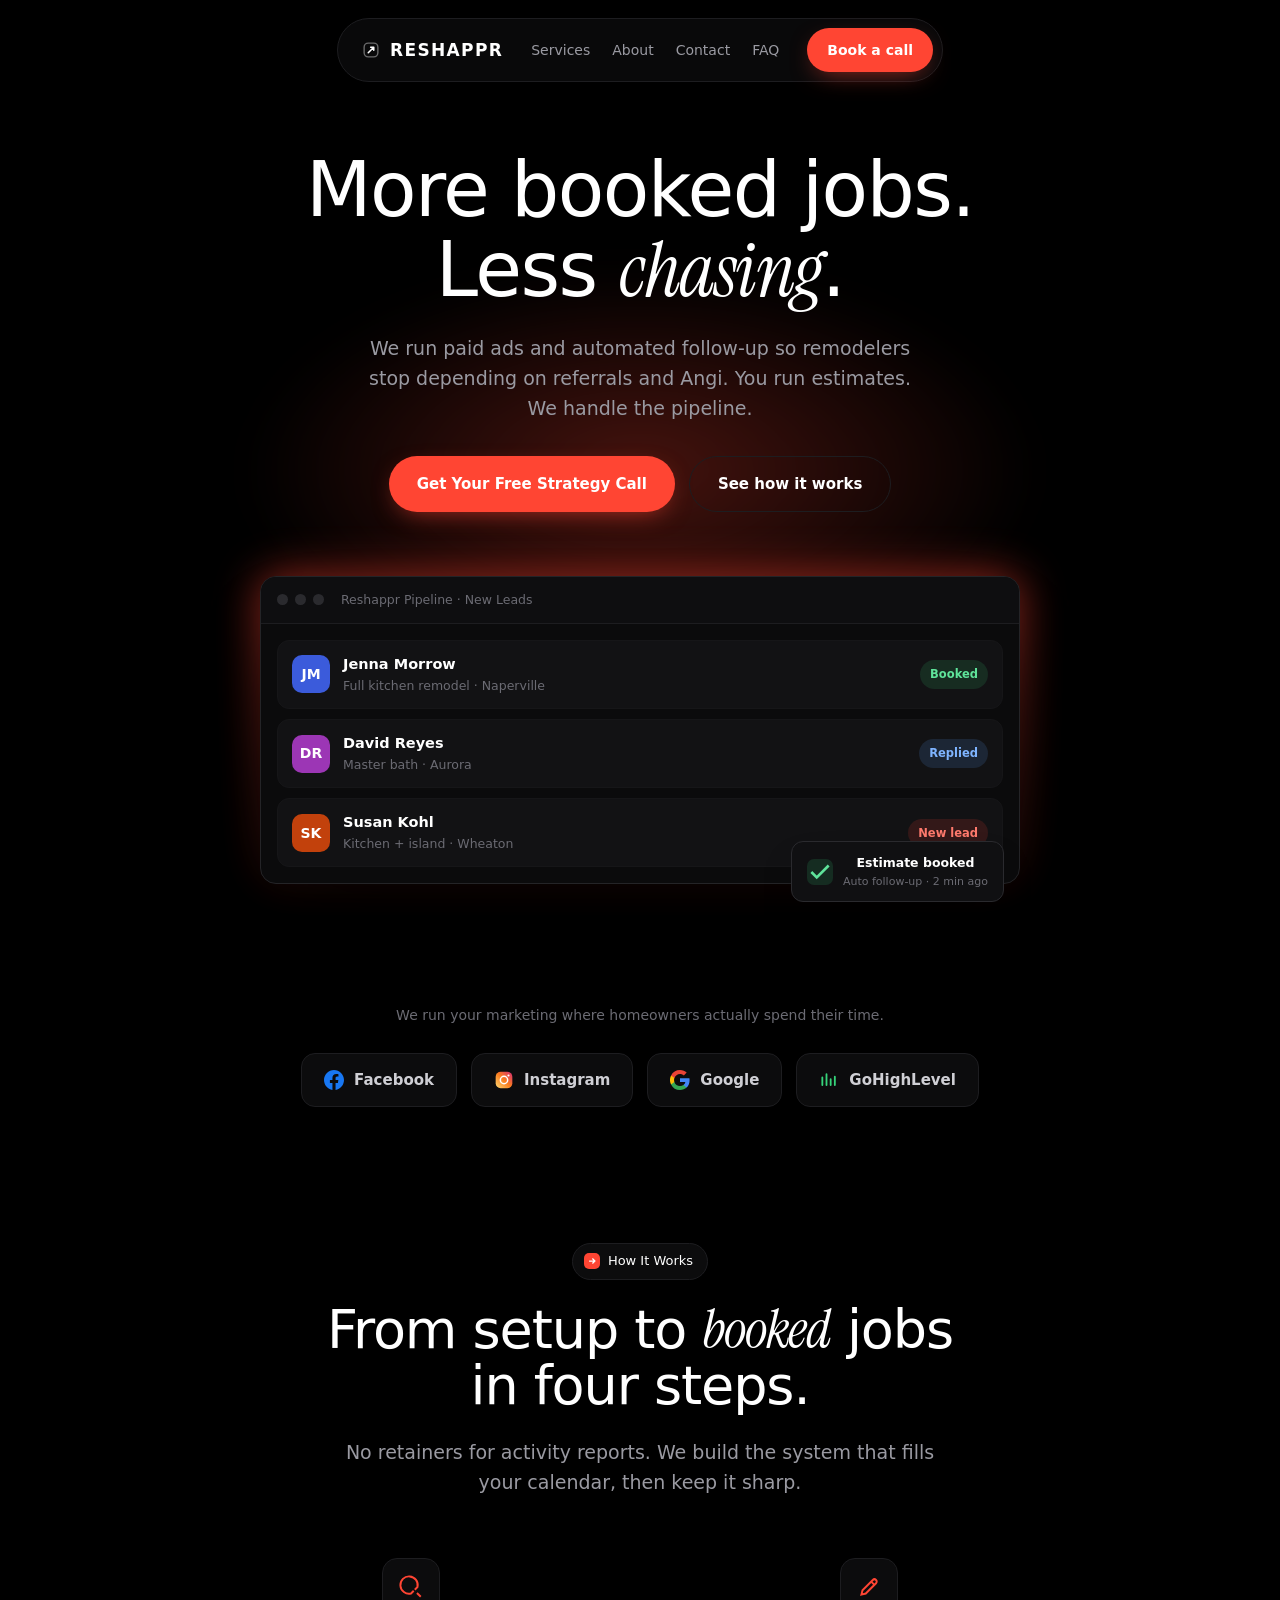
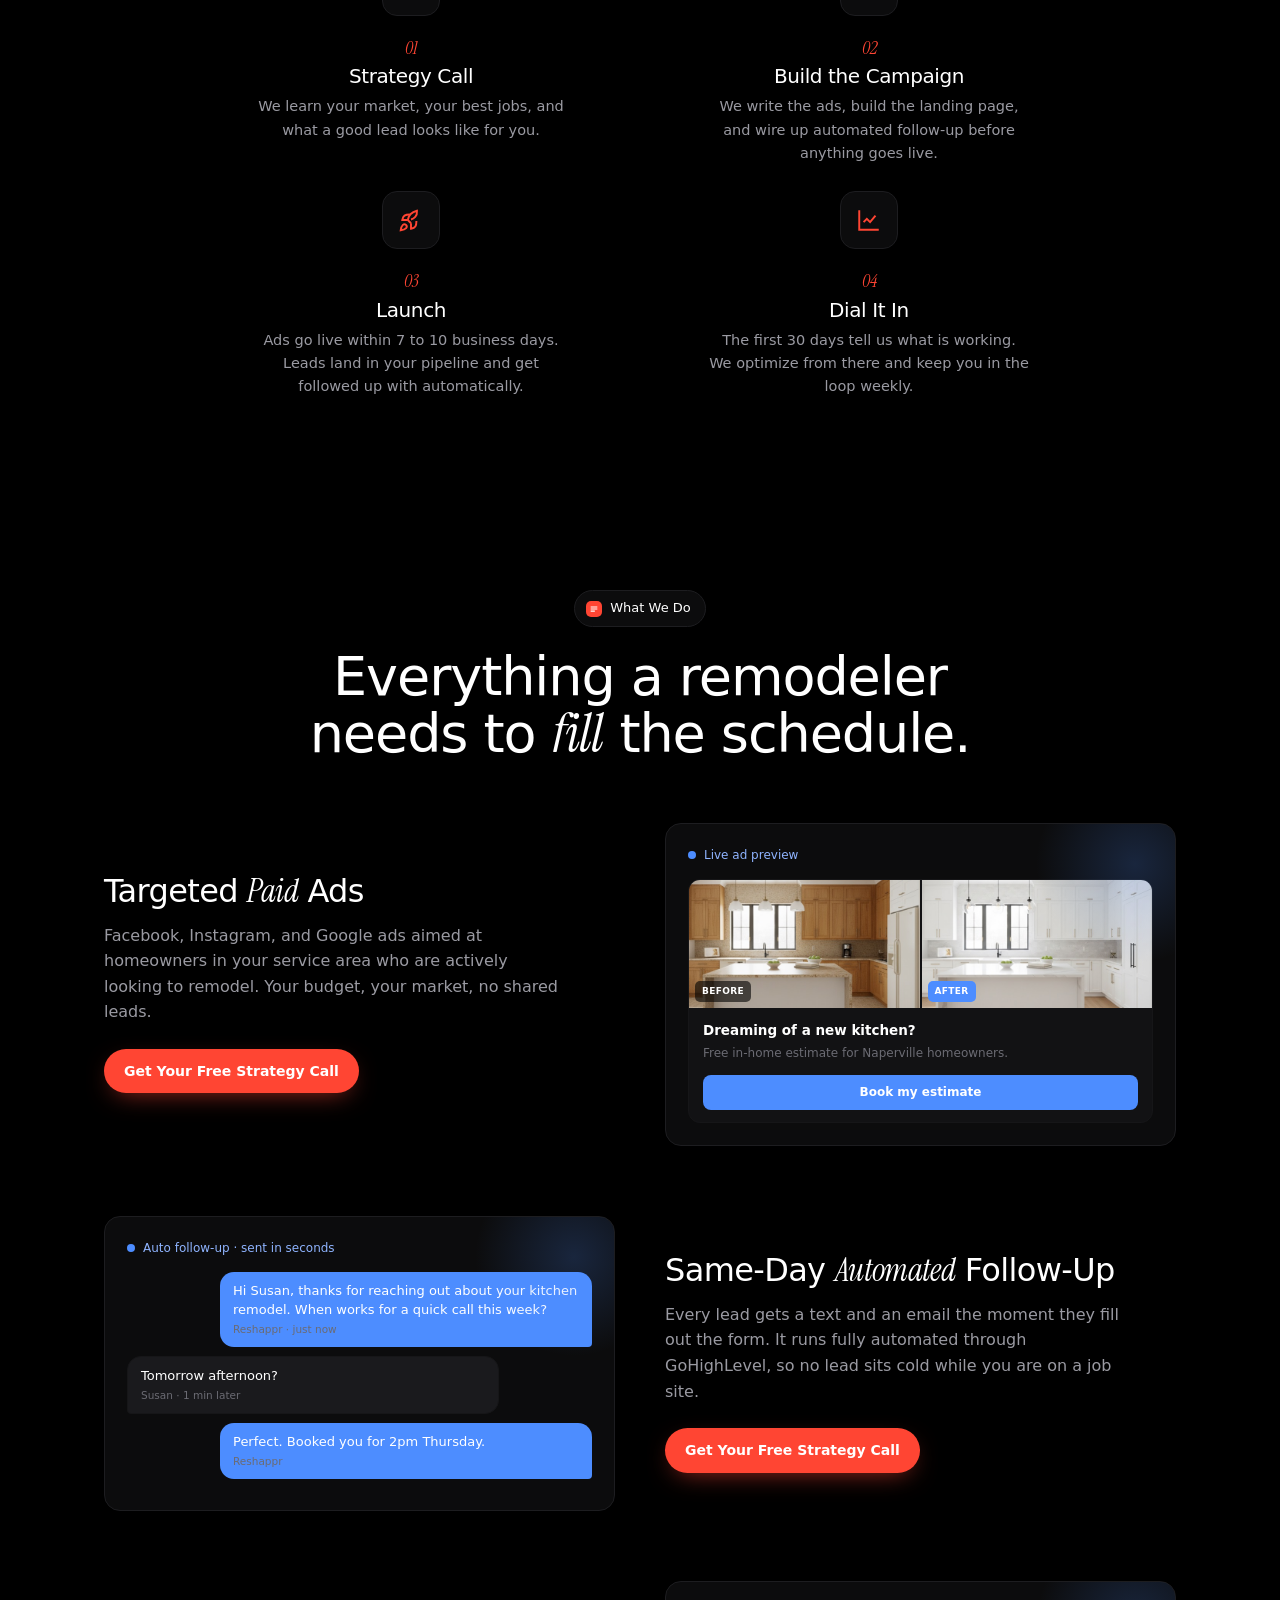
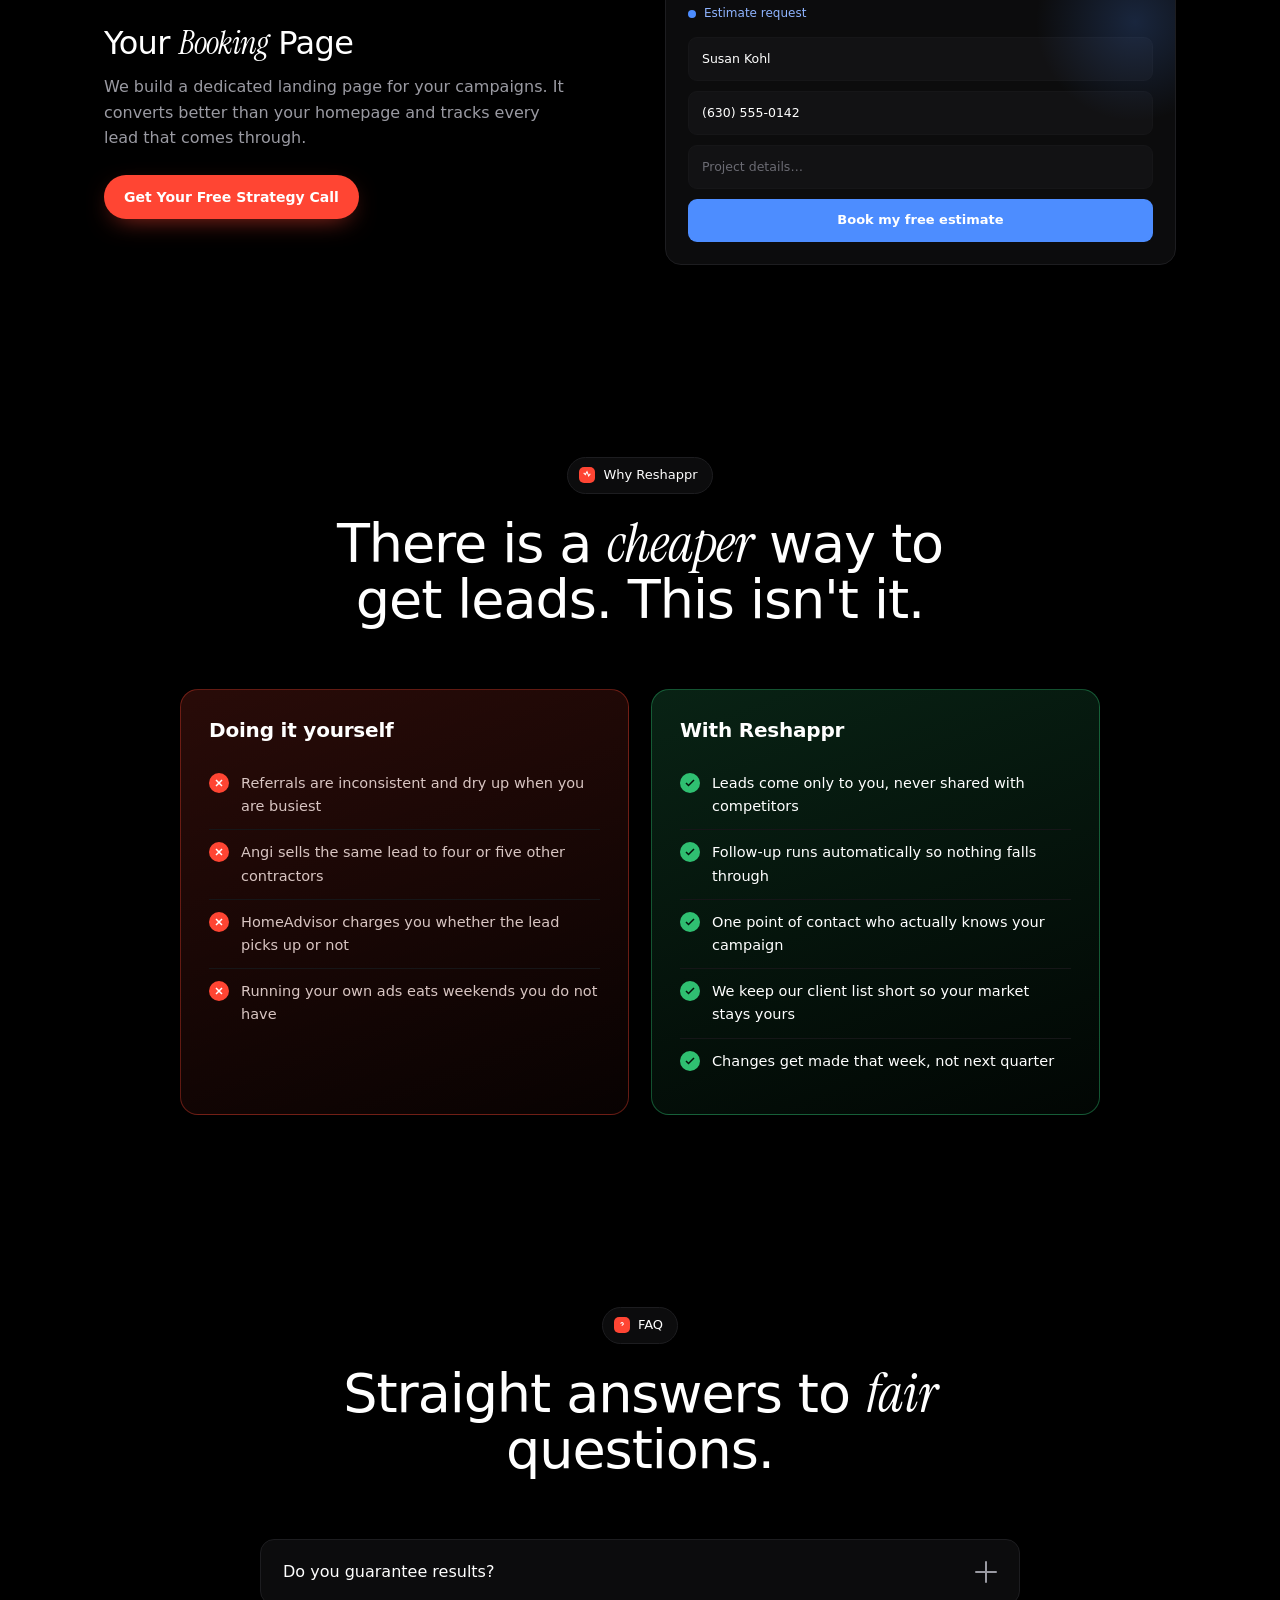
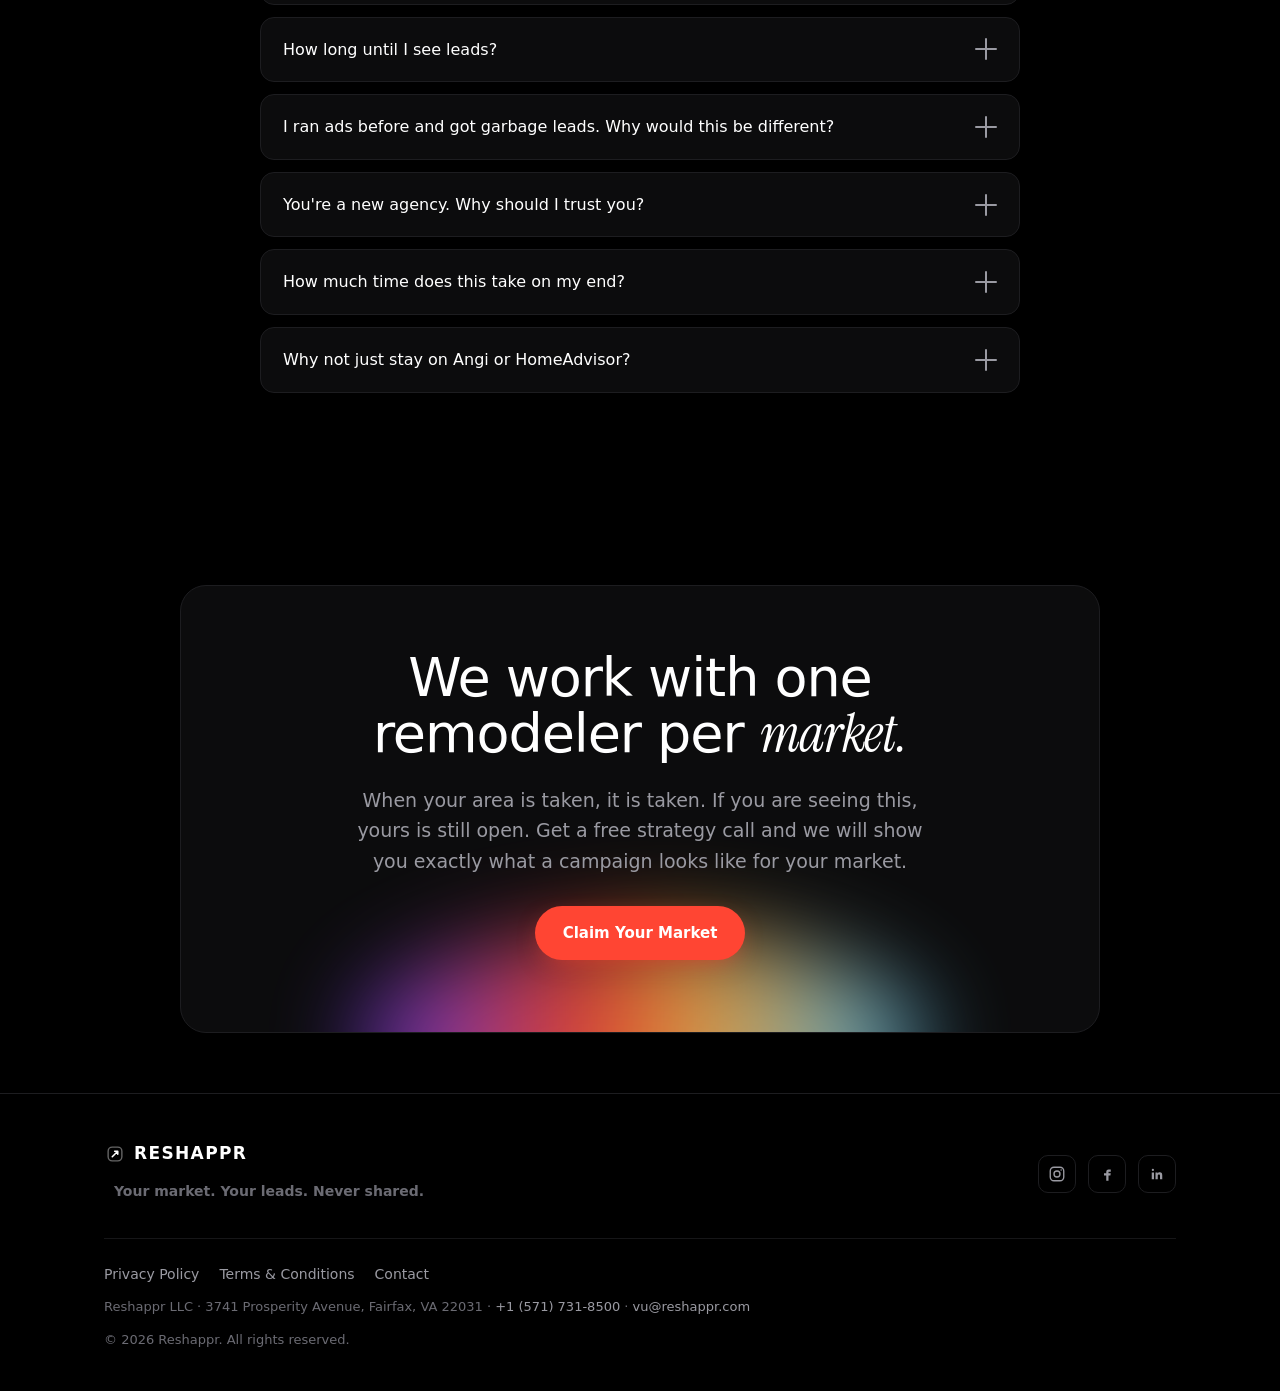
==== commit 00717bb2: "Add files via upload" ====
--- a/index.html
+++ b/index.html
@@ -3,422 +3,622 @@
 <head>
 <meta charset="UTF-8" />
 <meta name="viewport" content="width=device-width, initial-scale=1.0" />
-<title>Patient Flow Now | The AI Follow-Up System for Remodeling Contractors</title>
-<meta name="description" content="An AI agent that follows up with every estimate request by text and call, answers their questions, and books consultations straight into your calendar. Built for remodeling contractors. Installed in 7 days." />
+<title>Reshappr | Done-For-You Marketing for Kitchen &amp; Bath Remodelers</title>
+<link rel="icon" href="brand/favicon.svg" type="image/svg+xml" />
+<meta name="description" content="Reshappr runs paid ads and automated follow-up for kitchen and bath remodelers so your calendar fills with real estimates, not tire-kickers. Leads go only to you." />
 <link rel="preconnect" href="https://fonts.googleapis.com" />
 <link rel="preconnect" href="https://fonts.gstatic.com" crossorigin />
-<link href="https://fonts.googleapis.com/css2?family=Fraunces:opsz,wght@9..144,400;9..144,500;9..144,600&family=Inter:wght@400;500;600;700&display=swap" rel="stylesheet" />
+<link rel="preconnect" href="https://api.fontshare.com" crossorigin />
+<link href="https://api.fontshare.com/v2/css?f[]=satoshi@400,500,700,900&display=swap" rel="stylesheet" />
+<link href="https://fonts.googleapis.com/css2?family=Instrument+Serif:ital@0;1&display=swap" rel="stylesheet" />
 <style>
   :root {
-    --ink: #13243a;
-    --ink-2: #0d1a2b;
-    --ink-soft: #41506180;
-    --body: #43505f;
-    --muted: #6c7886;
-    --blue: #1e8cff;
-    --blue-deep: #1466cc;
-    --cyan: #57c7ff;
-    --silver: #c4ccd4;
-    --platinum: #dde3e9;
-    --line: #dde3ea;
-    --bg: #eef1f4;
-    --paper: #ffffff;
-    --shadow: 0 26px 64px -30px rgba(19, 36, 58, 0.45);
-    --shadow-soft: 0 12px 30px -16px rgba(19, 36, 58, 0.4);
-    --glow: 0 0 0 1px rgba(30,140,255,0.25), 0 14px 40px -16px rgba(30,140,255,0.5);
-  }
+    --bg: #000000;
+    --bg-card: #0c0c0d;
+    --bg-card-2: #111113;
+    --line: #1d1d20;
+    --line-soft: #161618;
+    --text: #ffffff;
+    --muted: #9a9aa2;
+    --muted-2: #6b6b73;
+    --accent: #ff4533;
+    --accent-soft: #ff4533;
+    --demo: #4d8dff;
+    --radius: 18px;
+    --radius-pill: 100px;
+    --serif: "Instrument Serif", Georgia, serif;
+    --sans: "Satoshi", system-ui, -apple-system, sans-serif;
+  }
+
   * { box-sizing: border-box; margin: 0; padding: 0; }
   html { scroll-behavior: smooth; }
   body {
-    font-family: "Inter", system-ui, sans-serif;
-    color: var(--body);
-    background:
-      radial-gradient(1100px 560px at 78% -8%, #f4f7fb 0%, rgba(244,247,251,0) 60%),
-      var(--bg);
-    line-height: 1.6; -webkit-font-smoothing: antialiased;
-  }
-  .wrap { max-width: 1140px; margin: 0 auto; padding: 0 26px; }
-  a { color: inherit; }
-
-  /* ---------------- header ---------------- */
-  header {
-    position: sticky; top: 0; z-index: 60;
-    background: rgba(238, 241, 244, 0.82);
-    backdrop-filter: blur(12px);
-    border-bottom: 1px solid var(--line);
-  }
-  .bar { display: flex; align-items: center; justify-content: space-between; height: 74px; }
-  .brand { display: flex; align-items: center; gap: 12px; text-decoration: none; }
-  .brand .brand-word { font-weight: 700; letter-spacing: 0.15em; font-size: 14px; color: var(--ink); white-space: nowrap; }
-  .nav-cta {
+    font-family: var(--sans);
+    background: var(--bg);
+    color: var(--text);
+    line-height: 1.6;
+    -webkit-font-smoothing: antialiased;
+    overflow-x: hidden;
+  }
+  a { color: inherit; text-decoration: none; }
+  img { max-width: 100%; display: block; }
+  ::selection { background: var(--accent); color: #fff; }
+
+  .wrap { width: 100%; max-width: 1120px; margin: 0 auto; padding: 0 24px; }
+
+  /* emphasis serif */
+  .em { font-family: var(--serif); font-style: italic; font-weight: 400; }
+
+  /* ---------- NAV ---------- */
+  .nav-spacer { height: 110px; }
+  .nav {
+    position: fixed; top: 18px; left: 0; right: 0; z-index: 100;
+    display: flex; justify-content: center; pointer-events: none;
+  }
+  .nav-inner {
+    position: relative;
+    pointer-events: auto;
+    display: flex; align-items: center; gap: 28px;
+    background: rgba(12,12,13,0.82);
+    backdrop-filter: blur(14px);
+    border: 1px solid var(--line);
+    border-radius: var(--radius-pill);
+    padding: 9px 9px 9px 22px;
+    box-shadow: 0 10px 40px -18px rgba(0,0,0,0.8);
+  }
+  .brand { font-weight: 900; letter-spacing: 0.08em; font-size: 17px; display: flex; align-items: center; gap: 8px; }
+  .brand .spark { color: var(--accent); }
+  .brand-mark { width: 22px; height: 22px; color: #fff; flex: none; }
+  .nav-links { display: flex; gap: 22px; font-size: 14px; color: var(--muted); }
+  .nav-links a:hover { color: #fff; }
+  .btn {
+    display: inline-flex; align-items: center; justify-content: center; gap: 8px;
+    background: var(--accent); color: #fff; font-weight: 600; font-size: 14px;
+    padding: 11px 20px; border-radius: var(--radius-pill); border: none; cursor: pointer;
+    transition: transform .15s ease, box-shadow .2s ease, background .2s ease;
+    box-shadow: 0 8px 26px -10px rgba(255,69,51,0.7);
+  }
+  .btn:hover { transform: translateY(-1px); box-shadow: 0 12px 32px -8px rgba(255,69,51,0.85); }
+  .btn-lg { padding: 15px 28px; font-size: 15px; }
+  .btn-ghost { background: transparent; border: 1px solid var(--line); box-shadow: none; color: #fff; }
+  .btn-ghost:hover { border-color: #333; background: rgba(255,255,255,0.03); }
+  .nav-toggle { display: none; flex-direction: column; justify-content: center; align-items: center; gap: 4px; width: 38px; height: 38px; background: none; border: none; cursor: pointer; padding: 0; flex: none; }
+  .nav-toggle span { width: 20px; height: 2px; background: #fff; border-radius: 2px; display: block; }
+
+  /* ---------- SECTION SHELL ---------- */
+  section { position: relative; padding: 96px 0; }
+  .badge {
     display: inline-flex; align-items: center; gap: 8px;
-    background: var(--ink); color: #fff; text-decoration: none;
-    font-size: 14px; font-weight: 600; padding: 11px 18px; border-radius: 10px;
-    transition: .18s;
-  }
-  .nav-cta:hover { background: var(--blue-deep); transform: translateY(-1px); }
-  @media (max-width: 620px){ .nav-cta { display: none; } }
-
-  /* ---------------- hero ---------------- */
-  .hero { position: relative; overflow: hidden; padding: 34px 0 58px; }
-  .hero::before {
-    content: ""; position: absolute; inset: 0; pointer-events: none;
-    background-image:
-      linear-gradient(rgba(30,140,255,0.05) 1px, transparent 1px),
-      linear-gradient(90deg, rgba(30,140,255,0.05) 1px, transparent 1px);
-    background-size: 46px 46px;
-    -webkit-mask-image: radial-gradient(700px 380px at 70% 12%, #000 0%, transparent 75%);
-            mask-image: radial-gradient(700px 380px at 70% 12%, #000 0%, transparent 75%);
-  }
-  .hero .wrap { position: relative; }
-  .eyebrow {
-    display: inline-flex; align-items: center; gap: 9px;
-    background: rgba(30,140,255,0.08); border: 1px solid rgba(30,140,255,0.22);
-    color: var(--blue-deep); font-size: 12px; font-weight: 600;
-    letter-spacing: 0.12em; text-transform: uppercase;
-    padding: 7px 14px; border-radius: 99px; margin-bottom: 24px;
-  }
-  .eyebrow .dot { width: 7px; height: 7px; border-radius: 99px; background: var(--blue); box-shadow: 0 0 0 4px rgba(30,140,255,0.18); }
-  h1 {
-    font-family: "Fraunces", serif; font-weight: 500;
-    font-size: clamp(36px, 5.4vw, 60px); line-height: 1.02;
-    letter-spacing: -0.02em; color: var(--ink); max-width: 14ch;
-  }
-  h1 em { font-style: italic; color: var(--blue-deep); }
-  .sub { margin-top: 24px; font-size: 18px; color: var(--body); max-width: 52ch; }
-  .cta-row { display: flex; align-items: center; gap: 18px; margin-top: 34px; flex-wrap: wrap; }
-  .btn {
-    display: inline-flex; align-items: center; gap: 10px; cursor: pointer;
-    background: var(--ink); color: #fff; text-decoration: none; border: none;
-    font-family: "Inter"; font-size: 16px; font-weight: 600; padding: 16px 26px;
-    border-radius: 12px; box-shadow: var(--shadow-soft); transition: .18s;
-  }
-  .btn:hover { background: var(--blue-deep); transform: translateY(-2px); box-shadow: var(--glow); }
-  .btn svg { width: 17px; height: 17px; }
-  .reassure { font-size: 13.5px; color: var(--muted); display: flex; align-items: center; gap: 8px; }
-  .reassure svg { width: 16px; height: 16px; color: #2f9e6b; }
-
-  .pills { display: flex; gap: 12px; flex-wrap: wrap; margin-top: 40px; }
-  .pill {
-    display: inline-flex; align-items: center; gap: 9px;
-    background: var(--paper); border: 1px solid var(--line);
-    padding: 10px 16px; border-radius: 11px; font-size: 13.5px; font-weight: 500; color: var(--ink);
-    box-shadow: var(--shadow-soft);
-  }
-  .pill svg { width: 16px; height: 16px; color: var(--blue); }
-
-  /* hero layout */
-  .hero { scroll-margin-top: 84px; }
-  .hero-grid { display: flex; flex-direction: column; gap: 22px; max-width: 720px; margin: 0 auto; }
-  .hero-copy { text-align: center; }
-  .hero-copy .eyebrow { margin-bottom: 16px; }
-  .hero-copy h1 { max-width: 20ch; margin: 0 auto; font-size: clamp(29px, 4vw, 43px); line-height: 1.06; }
-  .hero-copy .sub { font-size: 18px; max-width: 52ch; margin: 14px auto 0; }
-  .hero-trust { display: flex; flex-direction: column; align-items: center; gap: 14px; margin-top: 4px; }
-  .hero-trust .pills { margin-top: 0; justify-content: center; }
-  .hero-trust .reassure { margin-top: 0; justify-content: center; }
-  .hero-book .book-card {
-    margin: 0; max-width: none; background: var(--paper);
-    border: 1px solid var(--line); border-radius: 18px; box-shadow: var(--shadow);
-    padding: 12px; overflow: hidden;
-  }
-  .hero-book .book-card iframe { width: 100%; min-height: 690px; border: none; border-radius: 12px; display: block; }
-  .hero-book .tag {
-    display: flex; align-items: center; gap: 8px; justify-content: center;
-    font-size: 12.5px; font-weight: 600; color: var(--blue-deep);
-    padding: 10px 0 4px;
-  }
-  .hero-book .tag .d { width: 7px; height: 7px; border-radius: 99px; background: #2f9e6b; box-shadow: 0 0 0 4px rgba(47,158,107,0.16); }
-
-  /* ---------------- section scaffolding ---------------- */
-  section.block { padding: 70px 0; }
-  .kicker { font-size: 12px; font-weight: 700; letter-spacing: 0.16em; text-transform: uppercase; color: var(--blue-deep); margin-bottom: 14px; }
-  h2 { font-family: "Fraunces", serif; font-weight: 500; font-size: clamp(28px, 3.6vw, 40px); line-height: 1.1; letter-spacing: -0.018em; color: var(--ink); max-width: 18ch; }
-  .lead { margin-top: 16px; font-size: 17px; color: var(--body); max-width: 56ch; }
-
-  /* dark band */
-  .dark { background: linear-gradient(165deg, var(--ink), var(--ink-2)); color: #c7d2de; position: relative; overflow: hidden; }
-  .dark::after {
-    content: ""; position: absolute; right: -120px; top: -80px; width: 460px; height: 460px;
-    background: radial-gradient(circle, rgba(30,140,255,0.22), transparent 62%); pointer-events: none;
-  }
-  .dark .wrap { position: relative; }
-  .dark h2 { color: #fff; }
-  .dark .lead { color: #aebccb; }
-  .dark .kicker { color: var(--cyan); }
-
-  /* feature grid */
-  .feat-grid { display: grid; grid-template-columns: repeat(3, 1fr); gap: 18px; margin-top: 44px; }
-  @media (max-width: 880px){ .feat-grid { grid-template-columns: 1fr; } }
-  .feat {
-    background: var(--paper); border: 1px solid var(--line); border-radius: 16px; padding: 26px 24px;
-    box-shadow: var(--shadow-soft); transition: .2s;
-  }
-  .feat:hover { transform: translateY(-3px); border-color: rgba(30,140,255,0.4); box-shadow: var(--glow); }
-  .feat .ic {
-    width: 46px; height: 46px; border-radius: 12px; display: grid; place-items: center; margin-bottom: 18px;
-    background: linear-gradient(150deg, rgba(30,140,255,0.14), rgba(87,199,255,0.12));
-    border: 1px solid rgba(30,140,255,0.2);
-  }
-  .feat .ic svg { width: 22px; height: 22px; color: var(--blue-deep); }
-  .feat h3 { font-size: 17px; color: var(--ink); font-weight: 600; margin-bottom: 8px; letter-spacing: -0.01em; }
-  .feat p { font-size: 14.5px; color: var(--body); }
-
-  /* guarantee */
-  .guarantee { display: grid; grid-template-columns: repeat(3,1fr); gap: 18px; margin-top: 44px; }
-  @media (max-width: 880px){ .guarantee { grid-template-columns: 1fr; } }
-  .g {
-    border: 1px solid rgba(255,255,255,0.12); border-radius: 16px; padding: 26px 24px;
-    background: rgba(255,255,255,0.03);
-  }
-  .g .ic { width: 44px; height: 44px; border-radius: 11px; background: rgba(87,199,255,0.12); border: 1px solid rgba(87,199,255,0.25); display: grid; place-items: center; margin-bottom: 16px; }
-  .g .ic svg { width: 21px; height: 21px; color: var(--cyan); }
-  .g h3 { color: #fff; font-size: 17px; font-weight: 600; margin-bottom: 7px; }
-  .g p { color: #aebccb; font-size: 14px; }
-
-  /* faq */
-  .faq { max-width: 800px; margin: 40px auto 0; }
-  details {
-    border: 1px solid var(--line); border-radius: 14px; background: var(--paper);
-    margin-bottom: 12px; overflow: hidden; transition: .2s;
-  }
-  details[open] { border-color: rgba(30,140,255,0.35); box-shadow: var(--shadow-soft); }
-  summary {
-    list-style: none; cursor: pointer; padding: 20px 22px; font-size: 16px; font-weight: 600; color: var(--ink);
-    display: flex; align-items: center; justify-content: space-between; gap: 16px;
-  }
-  summary::-webkit-details-marker { display: none; }
-  summary .x { flex: none; width: 22px; height: 22px; position: relative; transition: .25s; }
-  summary .x::before, summary .x::after { content: ""; position: absolute; background: var(--blue); border-radius: 2px; }
-  summary .x::before { top: 10px; left: 3px; width: 16px; height: 2px; }
-  summary .x::after { left: 10px; top: 3px; width: 2px; height: 16px; transition: .25s; }
-  details[open] summary .x::after { transform: rotate(90deg); opacity: 0; }
-  details .a { padding: 0 22px 22px; font-size: 15px; color: var(--body); max-width: 70ch; }
-
-  /* final cta */
-  .final { text-align: center; }
-  .final h2 { margin: 0 auto; }
-  .final .btn { margin-top: 28px; background: var(--blue); box-shadow: 0 16px 40px -14px rgba(30,140,255,0.65); }
-  .final .btn:hover { background: #38a1ff; }
-
-  /* footer */
-  footer { background: var(--ink-2); color: #8fa0b3; padding: 46px 0 30px; }
-  .foot { display: flex; align-items: flex-start; justify-content: space-between; gap: 30px; flex-wrap: wrap; }
-  .foot .b { display: flex; align-items: center; gap: 8px; }
-  .foot .b b { color: #fff; letter-spacing: 0.14em; font-size: 14px; font-weight: 700; }
-  .foot nav { display: flex; gap: 24px; flex-wrap: wrap; }
-  .foot nav a { color: #aebccb; text-decoration: none; font-size: 14px; transition: .15s; }
-  .foot nav a:hover { color: #fff; }
-  .foot .legal { width: 100%; border-top: 1px solid rgba(255,255,255,0.08); margin-top: 28px; padding-top: 22px; font-size: 12.5px; color: #6f8093; line-height: 1.7; }
-
-  .fade { opacity: 0; transform: translateY(16px); animation: rise .8s cubic-bezier(.2,.7,.2,1) forwards; }
-  .d1 { animation-delay: .07s; } .d2 { animation-delay: .15s; } .d3 { animation-delay: .23s; }
-  @keyframes rise { to { opacity: 1; transform: none; } }
-  @media (prefers-reduced-motion: reduce){ .fade { animation: none; opacity: 1; transform: none; } }
-
-  /* ---------------- mobile ---------------- */
-  body { overflow-x: hidden; }
-  iframe { max-width: 100%; }
-  @media (max-width: 600px){
-    .wrap { padding: 0 18px; }
-    .bar { height: 58px; }
-    .hero { padding: 10px 0 36px; }
-    .hero-grid { gap: 15px; }
-    .hero-copy .eyebrow { font-size: 10.5px; padding: 5px 11px; margin-bottom: 10px; }
-    .hero-copy h1 { font-size: clamp(23px, 7vw, 30px); max-width: none; line-height: 1.13; }
-    .hero-copy .sub { font-size: 14.5px; max-width: none; margin-top: 10px; }
-    .pills { gap: 9px; margin-top: 26px; }
-    .pill { padding: 9px 13px; font-size: 13px; }
-    section.block { padding: 46px 0; }
-    h2 { font-size: clamp(24px, 7.2vw, 30px); max-width: none; }
-    .lead { font-size: 16px; }
-    .feat-grid { gap: 14px; margin-top: 30px; }
-    .feat { padding: 22px 20px; }
-    .guarantee { gap: 14px; margin-top: 30px; }
-    .hero-book .book-card iframe { min-height: 640px; }
-    .btn { width: 100%; justify-content: center; }
-    .cta-row { width: 100%; }
-    summary { font-size: 15px; padding: 17px 18px; }
-    details .a { font-size: 14.5px; }
-    .foot { flex-direction: column; gap: 22px; }
-    .foot nav { gap: 16px 22px; }
+    background: var(--bg-card); border: 1px solid var(--line);
+    color: #fff; font-size: 13px; font-weight: 500;
+    padding: 7px 14px 7px 11px; border-radius: var(--radius-pill); margin: 0 auto 22px;
+  }
+  .badge .dot { width: 16px; height: 16px; border-radius: 5px; background: var(--accent); display: inline-flex; align-items:center; justify-content:center; }
+  .badge .dot svg { width: 10px; height: 10px; }
+  .center { text-align: center; }
+  h1, h2, h3 { font-weight: 500; letter-spacing: -0.02em; line-height: 1.05; }
+  .h-xl { font-size: clamp(40px, 6.6vw, 76px); }
+  .h-lg { font-size: clamp(32px, 4.6vw, 54px); }
+  .h-md { font-size: clamp(24px, 3vw, 34px); }
+  .lead { color: var(--muted); font-size: clamp(16px, 1.6vw, 19px); max-width: 600px; margin: 22px auto 0; }
+  .section-head { max-width: 720px; margin: 0 auto 60px; }
+
+  /* ---------- HERO ---------- */
+  .hero { padding: 40px 0 90px; text-align: center; }
+  .hero-glow {
+    position: absolute; left: 50%; top: 240px; transform: translateX(-50%);
+    width: 900px; height: 460px; pointer-events: none; z-index: 0;
+    background: radial-gradient(ellipse at center, rgba(255,69,51,0.28) 0%, rgba(255,69,51,0) 62%);
+    filter: blur(20px);
+  }
+  .hero .wrap { position: relative; z-index: 1; }
+  .hero h1 { margin: 0 auto; max-width: 880px; }
+  .hero .lead { max-width: 560px; }
+  .hero-cta { margin-top: 32px; display: flex; gap: 14px; justify-content: center; flex-wrap: wrap; }
+
+  /* hero mock */
+  .mock-wrap { margin: 64px auto 0; max-width: 760px; position: relative; }
+  .mock-glow {
+    position: absolute; inset: -2px; border-radius: 22px; z-index: 0;
+    background: linear-gradient(180deg, rgba(255,69,51,0.9), rgba(255,69,51,0.15));
+    filter: blur(22px); opacity: 0.65;
+  }
+  .mock {
+    position: relative; z-index: 1; background: #0b0b0c; border: 1px solid #242427;
+    border-radius: 16px; overflow: hidden; text-align: left;
+    box-shadow: 0 40px 90px -40px rgba(0,0,0,0.9);
+  }
+  .mock-bar { display: flex; align-items: center; gap: 7px; padding: 13px 16px; border-bottom: 1px solid var(--line); background: #0e0e10; }
+  .mock-bar .d { width: 11px; height: 11px; border-radius: 50%; background: #2a2a2e; }
+  .mock-bar .title { margin-left: 10px; font-size: 12.5px; color: var(--muted-2); }
+  .mock-body { padding: 16px; display: grid; gap: 10px; }
+  .lead-row { display: flex; align-items: center; gap: 13px; background: #121214; border: 1px solid var(--line-soft); border-radius: 12px; padding: 12px 14px; }
+  .ava { width: 38px; height: 38px; border-radius: 10px; flex: none; display: flex; align-items: center; justify-content: center; font-weight: 700; font-size: 14px; color: #fff; }
+  .lead-row .meta { flex: 1; min-width: 0; }
+  .lead-row .nm { font-size: 14.5px; font-weight: 600; }
+  .lead-row .pj { font-size: 12.5px; color: var(--muted-2); }
+  .tag { font-size: 11.5px; font-weight: 600; padding: 5px 10px; border-radius: 100px; white-space: nowrap; }
+  .tag.booked { background: rgba(54,211,122,0.13); color: #5fe39a; }
+  .tag.new { background: rgba(255,69,51,0.14); color: #ff7a6d; }
+  .tag.replied { background: rgba(96,165,250,0.14); color: #7fb4ff; }
+  .toast {
+    position: absolute; right: 16px; bottom: -18px; z-index: 3;
+    display: flex; align-items: center; gap: 10px;
+    background: #101012; border: 1px solid #2a2a2e; border-radius: 12px; padding: 11px 15px;
+    box-shadow: 0 20px 40px -18px rgba(0,0,0,0.9);
+  }
+  .toast .ic { width: 26px; height: 26px; border-radius: 7px; background: rgba(54,211,122,0.15); color: #5fe39a; display: flex; align-items: center; justify-content: center; }
+  .toast .tt { font-size: 12.5px; font-weight: 600; }
+  .toast .ts { font-size: 11px; color: var(--muted-2); }
+
+  /* ---------- PLATFORMS ---------- */
+  .platforms { padding: 30px 0 40px; text-align: center; }
+  .platforms p { color: var(--muted-2); font-size: 14px; margin-bottom: 26px; }
+  .logo-row { display: flex; flex-wrap: wrap; gap: 14px; justify-content: center; }
+  .logo-chip {
+    display: flex; align-items: center; gap: 10px;
+    background: var(--bg-card); border: 1px solid var(--line); border-radius: 14px;
+    padding: 14px 22px; color: #cfcfd4; font-weight: 600; font-size: 15px;
+  }
+  .logo-chip svg { width: 20px; height: 20px; }
+
+  /* ---------- PROCESS ---------- */
+  .grid-2 { display: grid; grid-template-columns: repeat(2, 1fr); gap: 26px 56px; max-width: 860px; margin: 0 auto; }
+  .step { text-align: center; }
+  .step .icon {
+    width: 58px; height: 58px; margin: 0 auto 18px; border-radius: 15px;
+    background: var(--bg-card); border: 1px solid var(--line);
+    display: flex; align-items: center; justify-content: center; color: var(--accent);
+  }
+  .step .icon svg { width: 26px; height: 26px; }
+  .step .num { font-family: var(--serif); font-style: italic; color: var(--accent); font-size: 18px; }
+  .step h3 { font-size: 20px; margin: 4px 0 8px; }
+  .step p { color: var(--muted); font-size: 14.5px; max-width: 320px; margin: 0 auto; }
+
+  /* ---------- SERVICES ---------- */
+  .svc { display: grid; grid-template-columns: 1fr 1fr; gap: 50px; align-items: center; margin-bottom: 70px; }
+  .svc:last-child { margin-bottom: 0; }
+  .svc.flip .svc-text { order: 2; }
+  .svc h3 { font-size: clamp(24px, 2.6vw, 32px); margin-bottom: 14px; }
+  .svc p { color: var(--muted); font-size: 16px; max-width: 460px; }
+  .svc .btn { margin-top: 24px; }
+  .svc-visual {
+    background: var(--bg-card); border: 1px solid var(--line); border-radius: 16px;
+    padding: 22px; min-height: 230px; position: relative; overflow: hidden;
+  }
+  .svc-visual::after {
+    content: ""; position: absolute; right: -60px; top: -60px; width: 200px; height: 200px;
+    background: radial-gradient(circle, rgba(77,141,255,0.20), transparent 70%); pointer-events: none;
+  }
+  .mini-head { font-size: 12px; color: #8fb4ff; margin-bottom: 14px; display: flex; align-items: center; gap: 8px; }
+  .mini-head .pulse { width: 8px; height: 8px; border-radius: 50%; background: var(--demo); }
+  /* ad preview */
+  .ad-card { background: #121214; border: 1px solid var(--line-soft); border-radius: 12px; overflow: hidden; }
+  .ad-img { height: 92px; background: linear-gradient(135deg, #2a2118, #3a2a1c); display: flex; align-items: center; justify-content: center; color: #b88a5a; font-size: 12px; }
+  .ad-ba { display: grid; grid-template-columns: 1fr 1fr; gap: 2px; height: 128px; }
+  .ba-half { position: relative; margin: 0; overflow: hidden; }
+  .ba-half img { width: 100%; height: 100%; object-fit: cover; display: block; }
+  .ba-tag { position: absolute; bottom: 6px; left: 6px; font-size: 9px; font-weight: 700; letter-spacing: .04em; text-transform: uppercase; background: rgba(0,0,0,0.6); color: #fff; padding: 3px 7px; border-radius: 5px; }
+  .ba-tag.after { background: var(--demo); }
+  .ad-body { padding: 12px 14px; }
+  .ad-body .t { font-size: 13.5px; font-weight: 600; }
+  .ad-body .s { font-size: 12px; color: var(--muted-2); margin-top: 3px; }
+  .ad-btn { margin-top: 11px; background: var(--demo); color: #fff; font-size: 12px; font-weight: 600; text-align: center; padding: 8px; border-radius: 8px; }
+  /* sms thread */
+  .bubble { max-width: 80%; padding: 10px 13px; border-radius: 14px; font-size: 13px; margin-bottom: 9px; line-height: 1.45; }
+  .bubble.in { background: #1a1a1d; border: 1px solid var(--line-soft); border-bottom-left-radius: 4px; }
+  .bubble.out { background: var(--demo); color: #fff; margin-left: auto; border-bottom-right-radius: 4px; }
+  .stamp { font-size: 10.5px; color: var(--muted-2); display: block; margin-top: 2px; }
+  /* booking form */
+  .form-mock { display: grid; gap: 10px; }
+  .form-mock .fld { background: #121214; border: 1px solid var(--line-soft); border-radius: 9px; padding: 11px 13px; font-size: 12.5px; color: var(--muted-2); }
+  .form-mock .fld.filled { color: #fff; }
+  .form-mock .submit { background: var(--demo); color: #fff; text-align: center; font-size: 13px; font-weight: 600; padding: 11px; border-radius: 9px; }
+
+  /* ---------- COMPARISON ---------- */
+  .cmp { display: grid; grid-template-columns: 1fr 1fr; gap: 22px; max-width: 920px; margin: 0 auto; }
+  .cmp-col { border-radius: var(--radius); padding: 30px 28px; border: 1px solid var(--line); }
+  .cmp-col.bad { background: linear-gradient(160deg, rgba(255,69,51,0.16), rgba(255,69,51,0.03)); border-color: rgba(255,69,51,0.35); }
+  .cmp-col.good { background: linear-gradient(160deg, rgba(47,191,113,0.18), rgba(47,191,113,0.03)); border-color: rgba(47,191,113,0.4); }
+  .cmp-col h3 { font-size: 20px; margin-bottom: 20px; font-weight: 600; letter-spacing: -0.01em; }
+  .cmp-col.bad h3 { color: #fff; }
+  .cmp-item { display: flex; gap: 12px; align-items: flex-start; padding: 11px 0; border-top: 1px solid var(--line-soft); font-size: 14.5px; }
+  .cmp-item:first-of-type { border-top: none; }
+  .cmp-item .ci { width: 20px; height: 20px; border-radius: 50%; flex: none; display: flex; align-items: center; justify-content: center; margin-top: 1px; }
+  .cmp-item.bad .ci { background: var(--accent); color: #fff; }
+  .cmp-item.good .ci { background: #2fbf71; color: #04140b; }
+  .cmp-item.bad { color: #d8c5c2; }
+  .cmp-item .ci svg { width: 12px; height: 12px; }
+
+  /* ---------- FAQ ---------- */
+  .faq { max-width: 760px; margin: 0 auto; display: grid; gap: 12px; }
+  .faq details { background: var(--bg-card); border: 1px solid var(--line); border-radius: 14px; overflow: hidden; }
+  .faq summary {
+    list-style: none; cursor: pointer; padding: 19px 22px;
+    display: flex; justify-content: space-between; align-items: center; gap: 16px;
+    font-size: 16px; font-weight: 500;
+  }
+  .faq summary::-webkit-details-marker { display: none; }
+  .faq summary .pm { flex: none; width: 22px; height: 22px; position: relative; transition: transform .25s ease; color: var(--muted); }
+  .faq summary .pm::before, .faq summary .pm::after { content: ""; position: absolute; background: currentColor; border-radius: 2px; }
+  .faq summary .pm::before { left: 0; right: 0; top: 50%; height: 2px; transform: translateY(-50%); }
+  .faq summary .pm::after { top: 0; bottom: 0; left: 50%; width: 2px; transform: translateX(-50%); transition: opacity .25s ease; }
+  .faq details[open] summary .pm::after { opacity: 0; }
+  .faq .ans { padding: 0 22px 20px; color: var(--muted); font-size: 14.5px; max-width: 640px; }
+
+  /* ---------- FINAL CTA ---------- */
+  .final { padding-bottom: 60px; }
+  .final-card {
+    position: relative; max-width: 920px; margin: 0 auto; text-align: center;
+    background: var(--bg-card); border: 1px solid var(--line); border-radius: 26px;
+    padding: 64px 30px 72px; overflow: hidden;
+  }
+  .final-card h2 { position: relative; z-index: 1; max-width: 640px; margin: 0 auto; }
+  .final-card .lead { position: relative; z-index: 1; }
+  .final-card .btn { position: relative; z-index: 1; margin-top: 30px; }
+  .final-rainbow {
+    position: absolute; left: 50%; bottom: -120px; transform: translateX(-50%);
+    width: 560px; height: 220px; border-radius: 50%; z-index: 0; filter: blur(46px); opacity: 0.85;
+    background: linear-gradient(90deg, #6a3bff, #ff4533 40%, #ffb347 60%, #57c7ff);
+  }
+
+  /* ---------- FOOTER ---------- */
+  footer { border-top: 1px solid var(--line); padding: 46px 0 40px; }
+  .foot { display: flex; justify-content: space-between; align-items: center; gap: 20px; flex-wrap: wrap; }
+  .foot .tag { color: var(--muted-2); font-size: 14px; margin-top: 8px; }
+  .foot .soc { display: flex; gap: 12px; }
+  .foot .soc a { width: 38px; height: 38px; border: 1px solid var(--line); border-radius: 10px; display: flex; align-items: center; justify-content: center; color: var(--muted); }
+  .foot .soc a:hover { color: #fff; border-color: #333; }
+  .foot-links { display: flex; gap: 20px; flex-wrap: wrap; margin-top: 30px; padding-top: 24px; border-top: 1px solid var(--line-soft); }
+  .foot-links a { color: var(--muted); font-size: 14px; }
+  .foot-links a:hover { color: #fff; }
+  .copy { color: var(--muted-2); font-size: 13px; margin-top: 12px; }
+  .copy a { color: var(--muted); }
+  .copy a:hover { color: #fff; }
+
+  /* ---------- ANIMATION ---------- */
+  .reveal { opacity: 0; transform: translateY(26px); transition: opacity .7s cubic-bezier(.2,.7,.2,1), transform .7s cubic-bezier(.2,.7,.2,1); }
+  .reveal.in { opacity: 1; transform: none; }
+  @media (prefers-reduced-motion: reduce) { .reveal { opacity: 1; transform: none; transition: none; } }
+
+  /* ---------- RESPONSIVE ---------- */
+  @media (max-width: 860px) {
+    section { padding: 70px 0; }
+    .nav-inner { gap: 12px; padding: 9px 9px 9px 18px; }
+    .nav-toggle { display: flex; }
+    .nav-links { display: none; position: absolute; top: calc(100% + 12px); left: 0; right: 0; flex-direction: column; gap: 4px; background: rgba(12,12,13,0.98); backdrop-filter: blur(16px); border: 1px solid var(--line); border-radius: 18px; padding: 12px; box-shadow: 0 16px 40px -16px rgba(0,0,0,0.85); }
+    .nav-inner.open .nav-links { display: flex; }
+    .nav-links a { padding: 11px 14px; border-radius: 10px; font-size: 15px; color: #fff; }
+    .nav-links a:hover { background: rgba(255,255,255,0.05); }
+    .grid-2 { grid-template-columns: 1fr; gap: 40px; }
+    .svc { grid-template-columns: 1fr; gap: 26px; margin-bottom: 54px; }
+    .svc.flip .svc-text { order: 0; }
+    .cmp { grid-template-columns: 1fr; }
+    .foot { flex-direction: column; align-items: flex-start; }
   }
 </style>
 </head>
 <body>
 
-<!-- ============ HEADER ============ -->
-<header>
-  <div class="wrap bar">
-    <a class="brand" href="#top">
-      <b class="brand-word">PATIENT FLOW NOW</b>
-    </a>
-    <a class="nav-cta" href="#book">Book a Game Plan Session</a>
+<!-- NAV -->
+<div class="nav">
+  <nav class="nav-inner">
+    <div class="brand"><svg class="brand-mark" viewBox="0 0 64 64" fill="none" aria-hidden="true"><rect x="12" y="12" width="40" height="40" rx="12" fill="none" stroke="currentColor" stroke-width="4" opacity="0.4"/><path d="M24 40 L40 24 M31 24 H40 V33" stroke="currentColor" stroke-width="4.5" fill="none" stroke-linecap="round" stroke-linejoin="round"/></svg>RESHAPPR</div>
+    <div class="nav-links">
+      <a href="services.html">Services</a>
+      <a href="about.html">About</a>
+      <a href="contact.html">Contact</a>
+      <a href="#faq">FAQ</a>
+    </div>
+    <a href="contact.html" class="btn">Book a call</a>
+    <button class="nav-toggle" aria-label="Menu" aria-expanded="false"><span></span><span></span><span></span></button>
+  </nav>
+</div>
+
+<!-- HERO -->
+<header class="hero">
+  <div class="hero-glow"></div>
+  <div class="nav-spacer"></div>
+  <div class="wrap">
+    <h1 class="h-xl">More booked jobs.<br>Less <span class="em">chasing</span>.</h1>
+    <p class="lead">We run paid ads and automated follow-up so remodelers stop depending on referrals and Angi. You run estimates. We handle the pipeline.</p>
+    <div class="hero-cta">
+      <a href="contact.html" class="btn btn-lg">Get Your Free Strategy Call</a>
+      <a href="#process" class="btn btn-lg btn-ghost">See how it works</a>
+    </div>
+
+    <!-- mock -->
+    <div class="mock-wrap reveal">
+      <div class="mock-glow"></div>
+      <div class="mock">
+        <div class="mock-bar">
+          <span class="d"></span><span class="d"></span><span class="d"></span>
+          <span class="title">Reshappr Pipeline · New Leads</span>
+        </div>
+        <div class="mock-body">
+          <div class="lead-row">
+            <div class="ava" style="background:#3b5bdb">JM</div>
+            <div class="meta"><div class="nm">Jenna Morrow</div><div class="pj">Full kitchen remodel · Naperville</div></div>
+            <span class="tag booked">Booked</span>
+          </div>
+          <div class="lead-row">
+            <div class="ava" style="background:#9c36b5">DR</div>
+            <div class="meta"><div class="nm">David Reyes</div><div class="pj">Master bath · Aurora</div></div>
+            <span class="tag replied">Replied</span>
+          </div>
+          <div class="lead-row">
+            <div class="ava" style="background:#c2410c">SK</div>
+            <div class="meta"><div class="nm">Susan Kohl</div><div class="pj">Kitchen + island · Wheaton</div></div>
+            <span class="tag new">New lead</span>
+          </div>
+        </div>
+      </div>
+      <div class="toast">
+        <span class="ic">
+          <svg viewBox="0 0 24 24" fill="none" stroke="currentColor" stroke-width="2.4"><path d="M20 6 9 17l-5-5"/></svg>
+        </span>
+        <div><div class="tt">Estimate booked</div><div class="ts">Auto follow-up · 2 min ago</div></div>
+      </div>
+    </div>
   </div>
 </header>
 
-<main id="top">
-
-  <!-- ============ HERO + CALENDAR ============ -->
-  <section class="hero" id="book">
-    <div class="wrap hero-grid">
-      <div class="hero-copy">
-        <div class="eyebrow fade"><span class="dot"></span> For Remodeling Contractors Only</div>
-        <h1 class="fade d1">Book a Game Plan Session below to see how our <em>AI follow-up system</em> would work for your business.</h1>
-        <p class="sub fade d1">Limited to the first 10 contractors per market. Bonus: book today and test drive it for 30 days free.</p>
-      </div>
-      <div class="hero-book fade d1">
-        <div class="book-card">
-          <div class="tag"><span class="d"></span> Pick a time &mdash; instant confirmation</div>
-          <iframe src="https://api.leadconnectorhq.com/widget/booking/9X1ar19V2ZpednPiaHu7" scrolling="no"></iframe>
+<!-- PLATFORMS -->
+<section class="platforms">
+  <div class="wrap">
+    <p>We run your marketing where homeowners actually spend their time.</p>
+    <div class="logo-row reveal">
+      <div class="logo-chip">
+        <svg viewBox="0 0 24 24" fill="#1877F2"><path d="M24 12.07C24 5.4 18.63 0 12 0S0 5.4 0 12.07C0 18.1 4.39 23.1 10.13 24v-8.44H7.08v-3.49h3.05V9.41c0-3.02 1.79-4.69 4.53-4.69 1.31 0 2.68.24 2.68.24v2.97h-1.51c-1.49 0-1.96.93-1.96 1.89v2.25h3.33l-.53 3.49h-2.8V24C19.61 23.1 24 18.1 24 12.07Z"/></svg>
+        Facebook
+      </div>
+      <div class="logo-chip">
+        <svg viewBox="0 0 24 24" fill="none"><defs><linearGradient id="ig" x1="0" y1="1" x2="1" y2="0"><stop offset="0" stop-color="#FEDA75"/><stop offset=".5" stop-color="#FA7E1E"/><stop offset="1" stop-color="#D62976"/></linearGradient></defs><rect x="2" y="2" width="20" height="20" rx="6" fill="url(#ig)"/><circle cx="12" cy="12" r="4.4" fill="none" stroke="#fff" stroke-width="1.8"/><circle cx="17.4" cy="6.6" r="1.3" fill="#fff"/></svg>
+        Instagram
+      </div>
+      <div class="logo-chip">
+        <svg viewBox="0 0 24 24"><path fill="#4285F4" d="M23.5 12.27c0-.79-.07-1.54-.2-2.27H12v4.51h6.47a5.5 5.5 0 0 1-2.4 3.6v3h3.86c2.26-2.08 3.57-5.15 3.57-8.84Z"/><path fill="#34A853" d="M12 24c3.24 0 5.95-1.08 7.93-2.91l-3.86-3c-1.08.72-2.45 1.16-4.07 1.16-3.13 0-5.78-2.11-6.73-4.96H1.29v3.09A12 12 0 0 0 12 24Z"/><path fill="#FBBC05" d="M5.27 14.29a7.2 7.2 0 0 1 0-4.58V6.62H1.29a12 12 0 0 0 0 10.76l3.98-3.09Z"/><path fill="#EA4335" d="M12 4.75c1.77 0 3.35.61 4.6 1.8l3.42-3.42C17.95 1.19 15.24 0 12 0A12 12 0 0 0 1.29 6.62l3.98 3.09C6.22 6.86 8.87 4.75 12 4.75Z"/></svg>
+        Google
+      </div>
+      <div class="logo-chip">
+        <svg viewBox="0 0 24 24" fill="none" stroke="#36D37A" stroke-width="2.2" stroke-linecap="round"><path d="M4 18V9m5 9V5m5 13v-7m5 7V8"/></svg>
+        GoHighLevel
+      </div>
+    </div>
+  </div>
+</section>
+
+<!-- PROCESS -->
+<section id="process">
+  <div class="wrap center section-head reveal">
+    <span class="badge"><span class="dot"><svg viewBox="0 0 24 24" fill="none" stroke="#fff" stroke-width="3"><path d="M5 12h14M13 6l6 6-6 6"/></svg></span>How It Works</span>
+    <h2 class="h-lg">From setup to <span class="em">booked</span> jobs in four steps.</h2>
+    <p class="lead">No retainers for activity reports. We build the system that fills your calendar, then keep it sharp.</p>
+  </div>
+  <div class="wrap">
+    <div class="grid-2 reveal">
+      <div class="step">
+        <div class="icon"><svg viewBox="0 0 24 24" fill="none" stroke="currentColor" stroke-width="1.8"><path d="M15.5 14.5 18 12a8 8 0 1 0-6 6l2.5-2.5"/><path d="m21 21-3.5-3.5"/></svg></div>
+        <span class="num">01</span>
+        <h3>Strategy Call</h3>
+        <p>We learn your market, your best jobs, and what a good lead looks like for you.</p>
+      </div>
+      <div class="step">
+        <div class="icon"><svg viewBox="0 0 24 24" fill="none" stroke="currentColor" stroke-width="1.8"><path d="m14 7 3 3"/><path d="M5 19l4-1 9.5-9.5a2.1 2.1 0 0 0-3-3L6 15l-1 4Z"/></svg></div>
+        <span class="num">02</span>
+        <h3>Build the Campaign</h3>
+        <p>We write the ads, build the landing page, and wire up automated follow-up before anything goes live.</p>
+      </div>
+      <div class="step">
+        <div class="icon"><svg viewBox="0 0 24 24" fill="none" stroke="currentColor" stroke-width="1.8"><path d="M4.5 16.5c-1.5 1.3-2 5-2 5s3.7-.5 5-2c.7-.9.7-2.2-.1-3a2.2 2.2 0 0 0-2.9 0Z"/><path d="M12 15 9 12c.5-3 2.5-7 8.5-8.5C18 8.5 14.5 11 12 11.5"/><path d="M9 12H4s.5-3 2-4 5-1 5-1"/><path d="M12 15v5s3-.5 4-2 1-5 1-5"/></svg></div>
+        <span class="num">03</span>
+        <h3>Launch</h3>
+        <p>Ads go live within 7 to 10 business days. Leads land in your pipeline and get followed up with automatically.</p>
+      </div>
+      <div class="step">
+        <div class="icon"><svg viewBox="0 0 24 24" fill="none" stroke="currentColor" stroke-width="1.8"><path d="M3 3v18h18"/><path d="m7 14 3-3 3 3 5-6"/></svg></div>
+        <span class="num">04</span>
+        <h3>Dial It In</h3>
+        <p>The first 30 days tell us what is working. We optimize from there and keep you in the loop weekly.</p>
+      </div>
+    </div>
+  </div>
+</section>
+
+<!-- SERVICES -->
+<section id="services">
+  <div class="wrap center section-head reveal">
+    <span class="badge"><span class="dot"><svg viewBox="0 0 24 24" fill="none" stroke="#fff" stroke-width="2.6"><path d="M4 7h16M4 12h16M4 17h10"/></svg></span>What We Do</span>
+    <h2 class="h-lg">Everything a remodeler needs to <span class="em">fill</span> the schedule.</h2>
+  </div>
+  <div class="wrap">
+
+    <div class="svc reveal">
+      <div class="svc-text">
+        <h3>Targeted <span class="em">Paid</span> Ads</h3>
+        <p>Facebook, Instagram, and Google ads aimed at homeowners in your service area who are actively looking to remodel. Your budget, your market, no shared leads.</p>
+        <a href="contact.html" class="btn">Get Your Free Strategy Call</a>
+      </div>
+      <div class="svc-visual">
+        <div class="mini-head"><span class="pulse"></span>Live ad preview</div>
+        <div class="ad-card">
+          <div class="ad-ba">
+            <figure class="ba-half"><img src="brand/kitchen-before.jpg" alt="Kitchen before remodel" loading="lazy" /><span class="ba-tag">Before</span></figure>
+            <figure class="ba-half"><img src="brand/kitchen-after.jpg" alt="Kitchen after remodel" loading="lazy" /><span class="ba-tag after">After</span></figure>
+          </div>
+          <div class="ad-body">
+            <div class="t">Dreaming of a new kitchen?</div>
+            <div class="s">Free in-home estimate for Naperville homeowners.</div>
+            <div class="ad-btn">Book my estimate</div>
+          </div>
         </div>
       </div>
-      <div class="hero-trust fade d2">
-        <div class="pills">
-          <span class="pill"><svg viewBox="0 0 24 24" fill="none"><path d="M12 22s8-4 8-11V5l-8-3-8 3v6c0 7 8 11 8 11Z" stroke="currentColor" stroke-width="1.4" stroke-linejoin="round"/></svg> One contractor per market</span>
-          <span class="pill"><svg viewBox="0 0 24 24" fill="none"><path d="M13 2L4 14h7l-1 8 9-12h-7l1-8Z" stroke="currentColor" stroke-width="1.4" stroke-linejoin="round"/></svg> Live in 7 days</span>
-          <span class="pill"><svg viewBox="0 0 24 24" fill="none"><circle cx="12" cy="12" r="9" stroke="currentColor" stroke-width="1.4"/><path d="M12 7v5l3 2" stroke="currentColor" stroke-width="1.4" stroke-linecap="round"/></svg> Done for you</span>
+    </div>
+
+    <div class="svc flip reveal">
+      <div class="svc-text">
+        <h3>Same-Day <span class="em">Automated</span> Follow-Up</h3>
+        <p>Every lead gets a text and an email the moment they fill out the form. It runs fully automated through GoHighLevel, so no lead sits cold while you are on a job site.</p>
+        <a href="contact.html" class="btn">Get Your Free Strategy Call</a>
+      </div>
+      <div class="svc-visual">
+        <div class="mini-head"><span class="pulse"></span>Auto follow-up · sent in seconds</div>
+        <div class="bubble out">Hi Susan, thanks for reaching out about your kitchen remodel. When works for a quick call this week? <span class="stamp">Reshappr · just now</span></div>
+        <div class="bubble in">Tomorrow afternoon? <span class="stamp">Susan · 1 min later</span></div>
+        <div class="bubble out">Perfect. Booked you for 2pm Thursday. <span class="stamp">Reshappr</span></div>
+      </div>
+    </div>
+
+    <div class="svc reveal">
+      <div class="svc-text">
+        <h3>Your <span class="em">Booking</span> Page</h3>
+        <p>We build a dedicated landing page for your campaigns. It converts better than your homepage and tracks every lead that comes through.</p>
+        <a href="contact.html" class="btn">Get Your Free Strategy Call</a>
+      </div>
+      <div class="svc-visual">
+        <div class="mini-head"><span class="pulse"></span>Estimate request</div>
+        <div class="form-mock">
+          <div class="fld filled">Susan Kohl</div>
+          <div class="fld filled">(630) 555-0142</div>
+          <div class="fld">Project details…</div>
+          <div class="submit">Book my free estimate</div>
         </div>
-        <span class="reassure">
-          <svg viewBox="0 0 24 24" fill="none"><path d="M5 12.5l4.5 4.5L19 7.5" stroke="currentColor" stroke-width="2" stroke-linecap="round" stroke-linejoin="round"/></svg>
-          Free 30-min call. No obligation.
-        </span>
-      </div>
-    </div>
-  </section>
-
-  <!-- ============ WHAT IT DOES ============ -->
-  <section class="block">
-    <div class="wrap">
-      <div class="kicker">What the system does</div>
-      <h2>An AI agent that works your estimate requests like your best salesperson.</h2>
-      <div class="feat-grid">
-        <div class="feat">
-          <div class="ic"><svg viewBox="0 0 24 24" fill="none"><path d="M3 5h18v11H7l-4 4V5Z" stroke="currentColor" stroke-width="1.6" stroke-linejoin="round"/></svg></div>
-          <h3>Instant text + call follow-up</h3>
-          <p>Every estimate request gets a personal reply within seconds, day or night, before they call three other contractors.</p>
-        </div>
-        <div class="feat">
-          <div class="ic"><svg viewBox="0 0 24 24" fill="none"><path d="M12 3a9 9 0 1 0 9 9" stroke="currentColor" stroke-width="1.6" stroke-linecap="round"/><path d="M12 7v5l3 2" stroke="currentColor" stroke-width="1.6" stroke-linecap="round"/></svg></div>
-          <h3>Answers their real questions</h3>
-          <p>Timeline, materials, financing, what's included. It handles the back-and-forth so you're not texting at 9pm.</p>
-        </div>
-        <div class="feat">
-          <div class="ic"><svg viewBox="0 0 24 24" fill="none"><rect x="3" y="5" width="18" height="16" rx="2" stroke="currentColor" stroke-width="1.6"/><path d="M3 9h18M8 3v4M16 3v4" stroke="currentColor" stroke-width="1.6" stroke-linecap="round"/></svg></div>
-          <h3>Books walkthroughs automatically</h3>
-          <p>It nurtures the lead, handles objections, and drops confirmed site visits onto your calendar without you lifting a finger.</p>
-        </div>
-        <div class="feat">
-          <div class="ic"><svg viewBox="0 0 24 24" fill="none"><path d="M3 12a9 9 0 0 1 15-6.7L21 8" stroke="currentColor" stroke-width="1.6" stroke-linecap="round" stroke-linejoin="round"/><path d="M21 3v5h-5" stroke="currentColor" stroke-width="1.6" stroke-linecap="round" stroke-linejoin="round"/></svg></div>
-          <h3>Reactivates old estimate requests</h3>
-          <p>Wakes up the leads sitting cold in your inbox from 3, 6, 12 months ago and turns them into booked walkthroughs.</p>
-        </div>
-        <div class="feat">
-          <div class="ic"><svg viewBox="0 0 24 24" fill="none"><path d="M4 19V9m6 10V5m6 14v-7" stroke="currentColor" stroke-width="1.8" stroke-linecap="round"/></svg></div>
-          <h3>Shows you what your leads cost</h3>
-          <p>See exactly how many inquiries were contacted, replied, and booked so you know what each job actually cost to close.</p>
-        </div>
-        <div class="feat">
-          <div class="ic"><svg viewBox="0 0 24 24" fill="none"><path d="M12 3l8 4v5c0 5-3.5 8-8 9-4.5-1-8-4-8-9V7l8-4Z" stroke="currentColor" stroke-width="1.6" stroke-linejoin="round"/></svg></div>
-          <h3>On brand, in your voice</h3>
-          <p>Trained on your services, pricing, and tone so every message sounds like it came from your office, not a bot.</p>
-        </div>
-      </div>
-    </div>
-  </section>
-
-  <!-- ============ GUARANTEE (dark) ============ -->
-  <section class="block dark">
-    <div class="wrap">
-      <div class="kicker">Risk-free</div>
-      <h2>Try it for 30 days. Keep it only if it books jobs.</h2>
-      <div class="guarantee">
-        <div class="g">
-          <div class="ic"><svg viewBox="0 0 24 24" fill="none"><circle cx="12" cy="12" r="9" stroke="currentColor" stroke-width="1.6"/><path d="M8 12.5l3 3 5-6" stroke="currentColor" stroke-width="1.8" stroke-linecap="round" stroke-linejoin="round"/></svg></div>
-          <h3>30-day trial</h3>
-          <p>Run it on your real leads for a full month before you commit to anything.</p>
-        </div>
-        <div class="g">
-          <div class="ic"><svg viewBox="0 0 24 24" fill="none"><path d="M6 4h9l5 5v11H6V4Z" stroke="currentColor" stroke-width="1.6" stroke-linejoin="round"/><path d="M15 4v5h5" stroke="currentColor" stroke-width="1.6" stroke-linejoin="round"/></svg></div>
-          <h3>No long-term contracts</h3>
-          <p>Month to month. Stay because it fills your schedule, not because you're locked in.</p>
-        </div>
-        <div class="g">
-          <div class="ic"><svg viewBox="0 0 24 24" fill="none"><path d="M13 2L4 14h7l-1 8 9-12h-7l1-8Z" stroke="currentColor" stroke-width="1.6" stroke-linejoin="round"/></svg></div>
-          <h3>Live in 7 days</h3>
-          <p>We handle setup and have the system running on your leads within a week. No long onboarding.</p>
-        </div>
-      </div>
-    </div>
-  </section>
-
-  <!-- ============ FAQ ============ -->
-  <section class="block">
-    <div class="wrap">
-      <div class="kicker" style="text-align:center;">Questions</div>
-      <h2 style="margin:0 auto;text-align:center;">Straight answers.</h2>
-      <div class="faq">
-        <details open>
-          <summary>What exactly is the AI follow-up system? <span class="x"></span></summary>
-          <div class="a">It's an AI agent we install on your lead flow. The moment someone requests an estimate, it texts and calls them, answers their questions about your services and pricing, handles objections, and books them for a site walkthrough. It works your leads around the clock so you're not chasing people down between jobs.</div>
-        </details>
-        <details>
-          <summary>How is this different from a regular CRM or chatbot? <span class="x"></span></summary>
-          <div class="a">A CRM stores contacts. A chatbot answers FAQs. This is built to convert estimate requests into booked walkthroughs. It follows up via text and phone, handles the back-and-forth, and only surfaces the leads that are ready for you. We also work one contractor per market, so you're not sharing a system with a competitor down the street.</div>
-        </details>
-        <details>
-          <summary>How fast will I see results? <span class="x"></span></summary>
-          <div class="a">The system goes live within 7 days. From there it works your incoming requests and existing database immediately. Booked walkthroughs can show up in the first two weeks, not two months.</div>
-        </details>
-        <details>
-          <summary>How does the 30-day trial work? <span class="x"></span></summary>
-          <div class="a">You run it on your real leads for 30 days with no long-term contract. If it isn't booking walkthroughs and earning its cost, you walk away. The trial exists so you can judge it on results.</div>
-        </details>
-        <details>
-          <summary>Do you really only work with one contractor per market? <span class="x"></span></summary>
-          <div class="a">Yes. We limit it to one contractor per market and cap the program at the first 10 per area. Once your market is claimed, we won't take on a direct competitor in your zip code.</div>
-        </details>
-        <details>
-          <summary>What do I have to do to get it running? <span class="x"></span></summary>
-          <div class="a">Almost nothing. On the Game Plan Session we collect your services, pricing, and calendar details, then we build, connect, and manage everything. You show up to the walkthroughs it books.</div>
-        </details>
-      </div>
-    </div>
-  </section>
-
-  <!-- ============ FINAL CTA (dark) ============ -->
-  <section class="block dark final">
-    <div class="wrap">
-      <div class="kicker">Only 10 spots per market</div>
-      <h2>Claim your area before a competitor does.</h2>
-      <p class="lead" style="margin:16px auto 0;">One contractor per market. Book your free Game Plan Session and we'll show you exactly what the system would book for your business.</p>
-      <a class="btn" href="#book">Book Your Game Plan Session
-        <svg viewBox="0 0 24 24" fill="none"><path d="M5 12h14M13 6l6 6-6 6" stroke="#fff" stroke-width="2" stroke-linecap="round" stroke-linejoin="round"/></svg>
-      </a>
-    </div>
-  </section>
-
-</main>
-
-<!-- ============ FOOTER ============ -->
+      </div>
+    </div>
+
+  </div>
+</section>
+
+<!-- COMPARISON -->
+<section id="why">
+  <div class="wrap center section-head reveal">
+    <span class="badge"><span class="dot"><svg viewBox="0 0 24 24" fill="none" stroke="#fff" stroke-width="2.6"><path d="m4 7 4 4 4-7 4 10 4-5"/></svg></span>Why Reshappr</span>
+    <h2 class="h-lg">There is a <span class="em">cheaper</span> way to get leads. This isn't it.</h2>
+  </div>
+  <div class="wrap">
+    <div class="cmp reveal">
+      <div class="cmp-col bad">
+        <h3>Doing it yourself</h3>
+        <div class="cmp-item bad"><span class="ci"><svg viewBox="0 0 24 24" fill="none" stroke="currentColor" stroke-width="3"><path d="M18 6 6 18M6 6l12 12"/></svg></span>Referrals are inconsistent and dry up when you are busiest</div>
+        <div class="cmp-item bad"><span class="ci"><svg viewBox="0 0 24 24" fill="none" stroke="currentColor" stroke-width="3"><path d="M18 6 6 18M6 6l12 12"/></svg></span>Angi sells the same lead to four or five other contractors</div>
+        <div class="cmp-item bad"><span class="ci"><svg viewBox="0 0 24 24" fill="none" stroke="currentColor" stroke-width="3"><path d="M18 6 6 18M6 6l12 12"/></svg></span>HomeAdvisor charges you whether the lead picks up or not</div>
+        <div class="cmp-item bad"><span class="ci"><svg viewBox="0 0 24 24" fill="none" stroke="currentColor" stroke-width="3"><path d="M18 6 6 18M6 6l12 12"/></svg></span>Running your own ads eats weekends you do not have</div>
+      </div>
+      <div class="cmp-col good">
+        <h3>With Reshappr</h3>
+        <div class="cmp-item good"><span class="ci"><svg viewBox="0 0 24 24" fill="none" stroke="currentColor" stroke-width="3"><path d="M20 6 9 17l-5-5"/></svg></span>Leads come only to you, never shared with competitors</div>
+        <div class="cmp-item good"><span class="ci"><svg viewBox="0 0 24 24" fill="none" stroke="currentColor" stroke-width="3"><path d="M20 6 9 17l-5-5"/></svg></span>Follow-up runs automatically so nothing falls through</div>
+        <div class="cmp-item good"><span class="ci"><svg viewBox="0 0 24 24" fill="none" stroke="currentColor" stroke-width="3"><path d="M20 6 9 17l-5-5"/></svg></span>One point of contact who actually knows your campaign</div>
+        <div class="cmp-item good"><span class="ci"><svg viewBox="0 0 24 24" fill="none" stroke="currentColor" stroke-width="3"><path d="M20 6 9 17l-5-5"/></svg></span>We keep our client list short so your market stays yours</div>
+        <div class="cmp-item good"><span class="ci"><svg viewBox="0 0 24 24" fill="none" stroke="currentColor" stroke-width="3"><path d="M20 6 9 17l-5-5"/></svg></span>Changes get made that week, not next quarter</div>
+      </div>
+    </div>
+  </div>
+</section>
+
+<!-- FAQ -->
+<section id="faq">
+  <div class="wrap center section-head reveal">
+    <span class="badge"><span class="dot"><svg viewBox="0 0 24 24" fill="none" stroke="#fff" stroke-width="2.6"><path d="M9.1 9a3 3 0 1 1 4.5 2.6c-.9.5-1.6 1.2-1.6 2.4"/><path d="M12 17h.01"/></svg></span>FAQ</span>
+    <h2 class="h-lg">Straight answers to <span class="em">fair</span> questions.</h2>
+  </div>
+  <div class="wrap">
+    <div class="faq reveal">
+      <details>
+        <summary>Do you guarantee results?<span class="pm"></span></summary>
+        <div class="ans">No. Any agency that does is lying. What we can tell you is how we run campaigns, what we optimize for, and what realistic timelines look like. Results depend on your market, your price point, and how fast you respond to leads.</div>
+      </details>
+      <details>
+        <summary>How long until I see leads?<span class="pm"></span></summary>
+        <div class="ans">Ads go live in 7 to 10 business days after we finish setup. Plan for about 30 days before the data is solid enough to know what is working. Leads can come in before that, but that is when we start optimizing with confidence.</div>
+      </details>
+      <details>
+        <summary>I ran ads before and got garbage leads. Why would this be different?<span class="pm"></span></summary>
+        <div class="ans">Bad leads are usually a follow-up problem, not an ad problem. If someone fills out a form and does not hear back for six hours, they have already called someone else. We build automated same-day follow-up into every campaign from day one.</div>
+      </details>
+      <details>
+        <summary>You're a new agency. Why should I trust you?<span class="pm"></span></summary>
+        <div class="ans">Fair question. We do not have a client wall or a long track record to show you. What we do have: the founder runs your campaigns directly, we keep a short client list so your market stays ours to protect, and when something needs to change we do it that week. You will not get handed off to a junior account manager.</div>
+      </details>
+      <details>
+        <summary>How much time does this take on my end?<span class="pm"></span></summary>
+        <div class="ans">You handle estimates and the actual work. We handle ads, follow-up, and reporting. Expect a short onboarding call at the start and a quick weekly check-in once things are live.</div>
+      </details>
+      <details>
+        <summary>Why not just stay on Angi or HomeAdvisor?<span class="pm"></span></summary>
+        <div class="ans">Those platforms sell the same lead to multiple contractors at once, so you compete on price from the first call. Our leads go only to you in your market. That is a very different conversation with a homeowner.</div>
+      </details>
+    </div>
+  </div>
+</section>
+
+<!-- FINAL CTA -->
+<section class="final">
+  <div class="wrap">
+    <div class="final-card reveal">
+      <div class="final-rainbow"></div>
+      <h2 class="h-lg">We work with one remodeler per <span class="em">market.</span></h2>
+      <p class="lead">When your area is taken, it is taken. If you are seeing this, yours is still open. Get a free strategy call and we will show you exactly what a campaign looks like for your market.</p>
+      <a href="contact.html" class="btn btn-lg">Claim Your Market</a>
+    </div>
+  </div>
+</section>
+
+<!-- FOOTER -->
 <footer>
   <div class="wrap">
     <div class="foot">
-      <div class="b">
-        <b>PATIENT FLOW NOW</b>
-      </div>
-      <nav>
-        <a href="#book">Book a session</a>
-        <a href="https://patientflownow.com/privacy-policy" target="_blank" rel="noopener">Privacy Policy</a>
-        <a href="https://patientflownow.com/terms-and-conditions" target="_blank" rel="noopener">Terms &amp; Conditions</a>
-        <a href="https://patientflownow.com" target="_blank" rel="noopener">patientflownow.com</a>
-      </nav>
-    </div>
-    <p class="legal">© 2026 Patient Flow Now. All rights reserved. Results vary by contractor, market, and lead volume. Patient Flow Now is a DBA of Vuper LLC.</p>
+      <div>
+        <div class="brand"><svg class="brand-mark" viewBox="0 0 64 64" fill="none" aria-hidden="true"><rect x="12" y="12" width="40" height="40" rx="12" fill="none" stroke="currentColor" stroke-width="4" opacity="0.4"/><path d="M24 40 L40 24 M31 24 H40 V33" stroke="currentColor" stroke-width="4.5" fill="none" stroke-linecap="round" stroke-linejoin="round"/></svg>RESHAPPR</div>
+        <div class="tag">Your market. Your leads. Never shared.</div>
+      </div>
+      <div class="soc">
+        <a href="#" aria-label="Instagram"><svg width="18" height="18" viewBox="0 0 24 24" fill="none" stroke="currentColor" stroke-width="1.8"><rect x="3" y="3" width="18" height="18" rx="5"/><circle cx="12" cy="12" r="4"/><circle cx="17.5" cy="6.5" r="1" fill="currentColor" stroke="none"/></svg></a>
+        <a href="#" aria-label="Facebook"><svg width="18" height="18" viewBox="0 0 24 24" fill="currentColor"><path d="M14 9h3V6h-3c-2 0-3 1.3-3 3.2V11H8v3h3v7h3v-7h2.5l.5-3H14V9.5c0-.3.2-.5.6-.5Z"/></svg></a>
+        <a href="#" aria-label="LinkedIn"><svg width="18" height="18" viewBox="0 0 24 24" fill="currentColor"><path d="M6.5 8A1.5 1.5 0 1 0 6.5 5a1.5 1.5 0 0 0 0 3ZM5 10h3v9H5v-9Zm5 0h2.8v1.3c.5-.8 1.5-1.5 3-1.5 2.4 0 3.2 1.4 3.2 3.9V19h-3v-4.6c0-1.2-.4-1.9-1.4-1.9-1 0-1.6.7-1.6 1.9V19h-3v-9Z"/></svg></a>
+      </div>
+    </div>
+    <div class="foot-links">
+      <a href="privacy-policy.html">Privacy Policy</a>
+      <a href="terms-and-conditions.html">Terms &amp; Conditions</a>
+      <a href="mailto:vu@reshappr.com">Contact</a>
+    </div>
+    <div class="copy">Reshappr LLC &middot; 3741 Prosperity Avenue, Fairfax, VA 22031 &middot; <a href="tel:+15717318500">+1 (571) 731-8500</a> &middot; <a href="mailto:vu@reshappr.com">vu@reshappr.com</a></div>
+    <div class="copy">© 2026 Reshappr. All rights reserved.</div>
   </div>
 </footer>
 
-<script src="https://link.msgsndr.com/js/form_embed.js" type="text/javascript"></script>
-<script src="https://widgets.leadconnectorhq.com/loader.js" data-resources-url="https://widgets.leadconnectorhq.com/chat-widget/loader.js" data-widget-id="6a4f0c6501a4d31ca57c1136" data-source="WEB_USER"></script>
+<script>
+  // scroll reveal
+  (function () {
+    var els = document.querySelectorAll('.reveal');
+    if (!('IntersectionObserver' in window)) { els.forEach(function (e) { e.classList.add('in'); }); return; }
+    var io = new IntersectionObserver(function (entries) {
+      entries.forEach(function (en) {
+        if (en.isIntersecting) { en.target.classList.add('in'); io.unobserve(en.target); }
+      });
+    }, { threshold: 0.12, rootMargin: '0px 0px -40px 0px' });
+    els.forEach(function (e) { io.observe(e); });
+  })();
+
+  // single-open FAQ
+  (function () {
+    var items = document.querySelectorAll('.faq details');
+    items.forEach(function (d) {
+      d.addEventListener('toggle', function () {
+        if (d.open) { items.forEach(function (o) { if (o !== d) o.open = false; }); }
+      });
+    });
+  })();
+
+  // mobile nav toggle
+  (function () {
+    var t = document.querySelector('.nav-toggle'), n = document.querySelector('.nav-inner');
+    if (t && n) {
+      t.addEventListener('click', function () { var o = n.classList.toggle('open'); t.setAttribute('aria-expanded', o); });
+      n.querySelectorAll('.nav-links a').forEach(function (a) { a.addEventListener('click', function () { n.classList.remove('open'); }); });
+    }
+  })();
+</script>
 </body>
 </html>
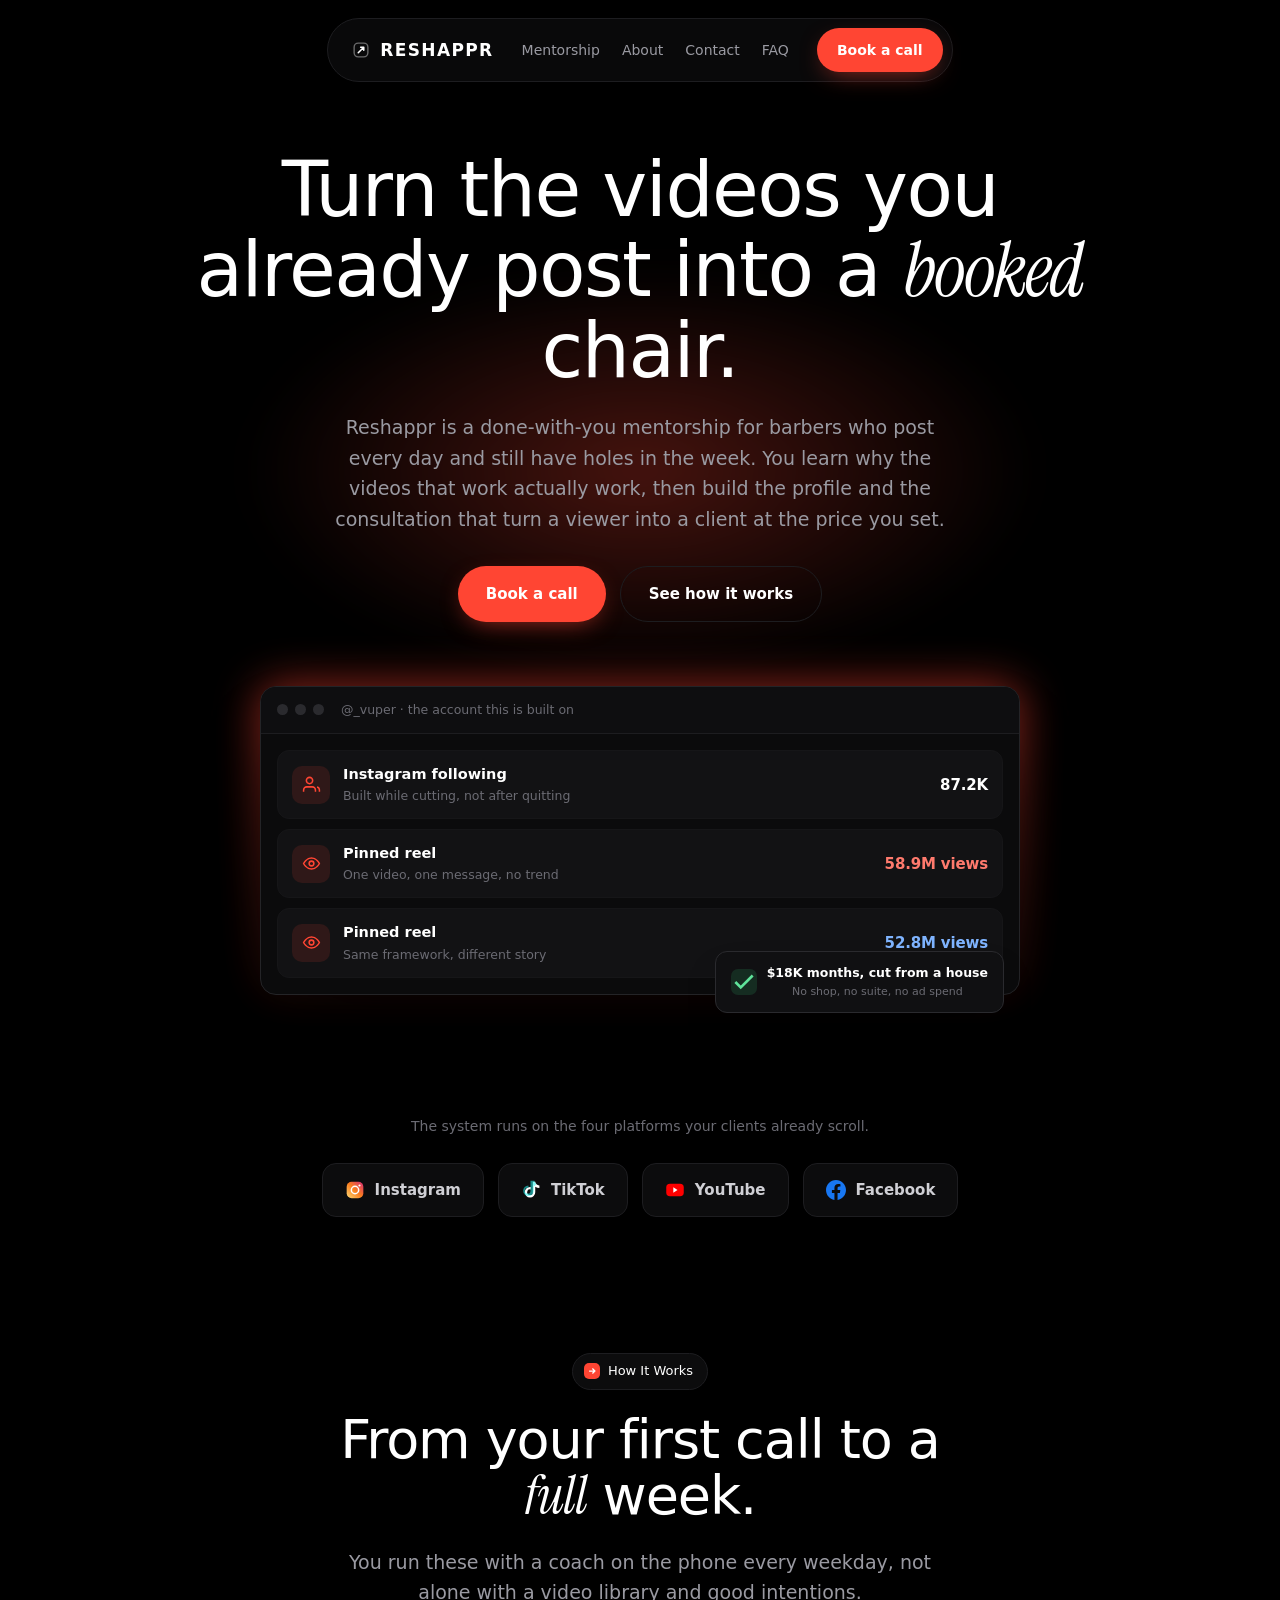
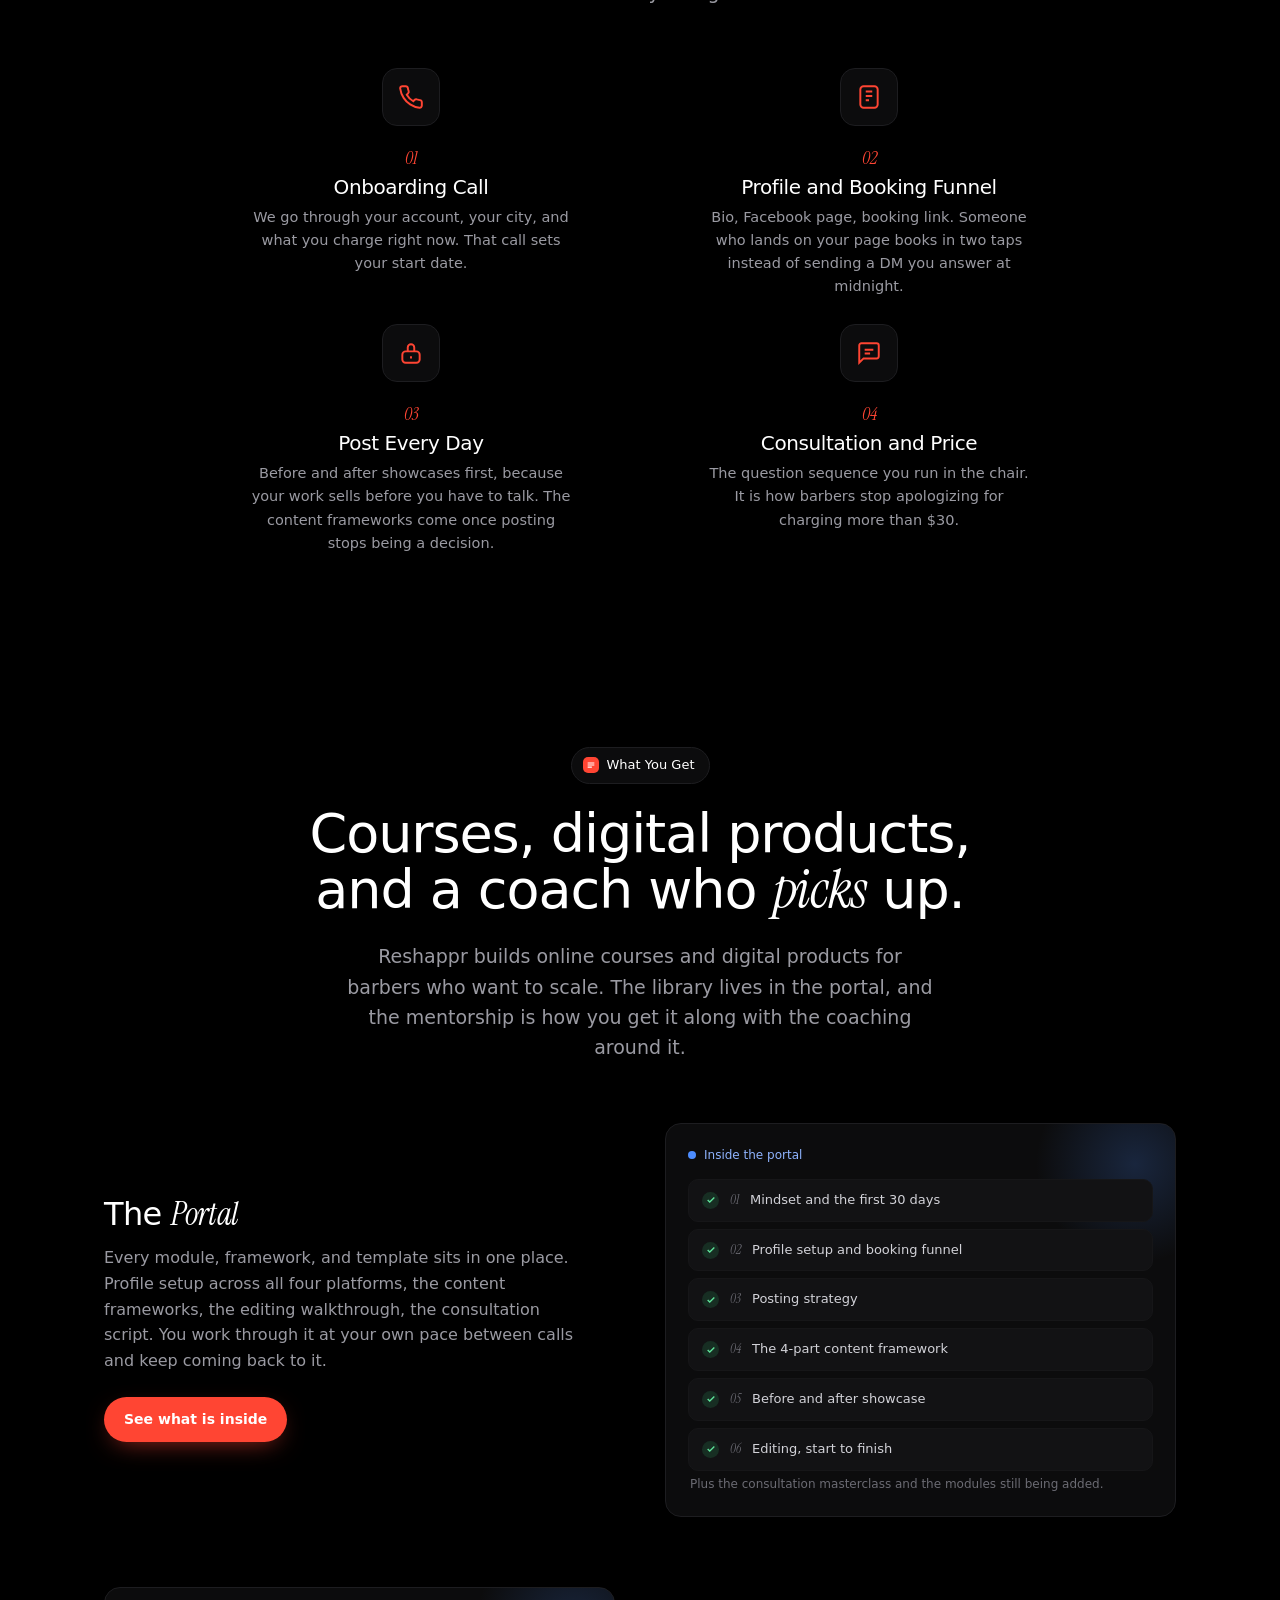
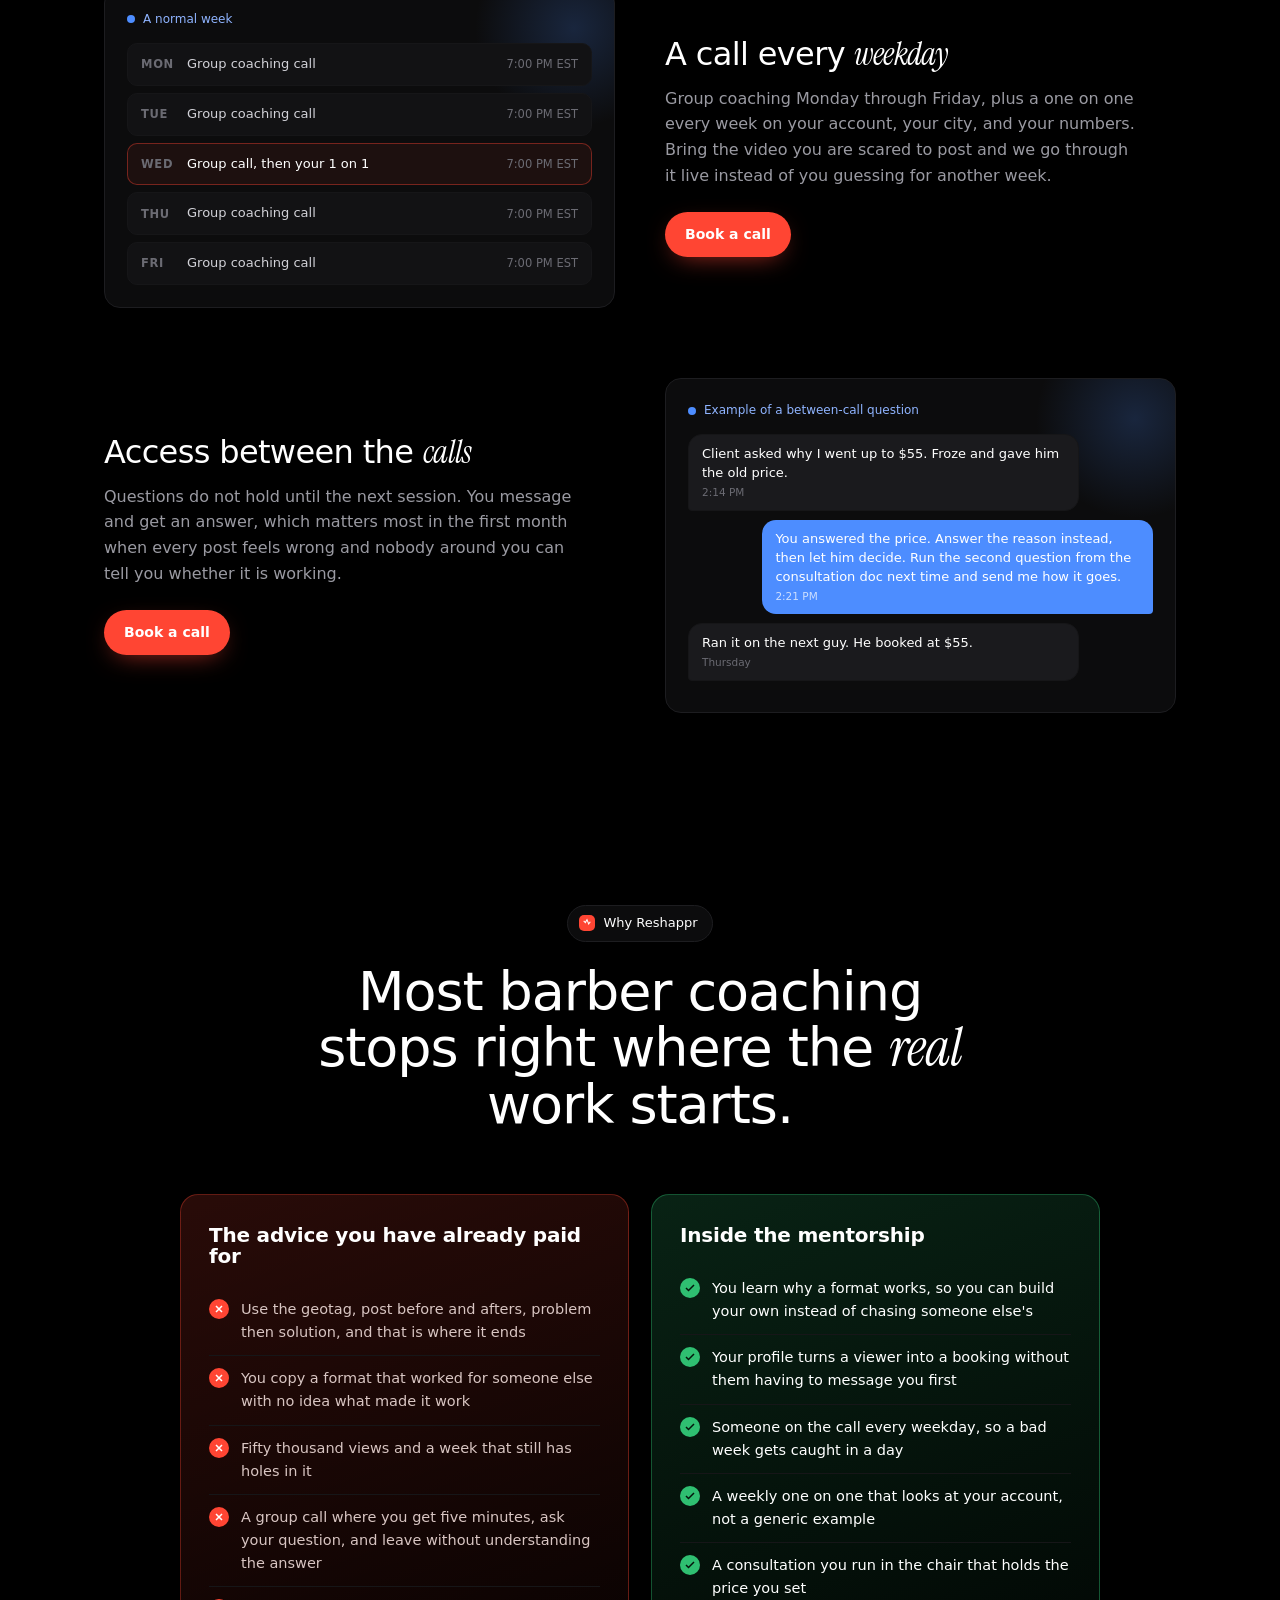
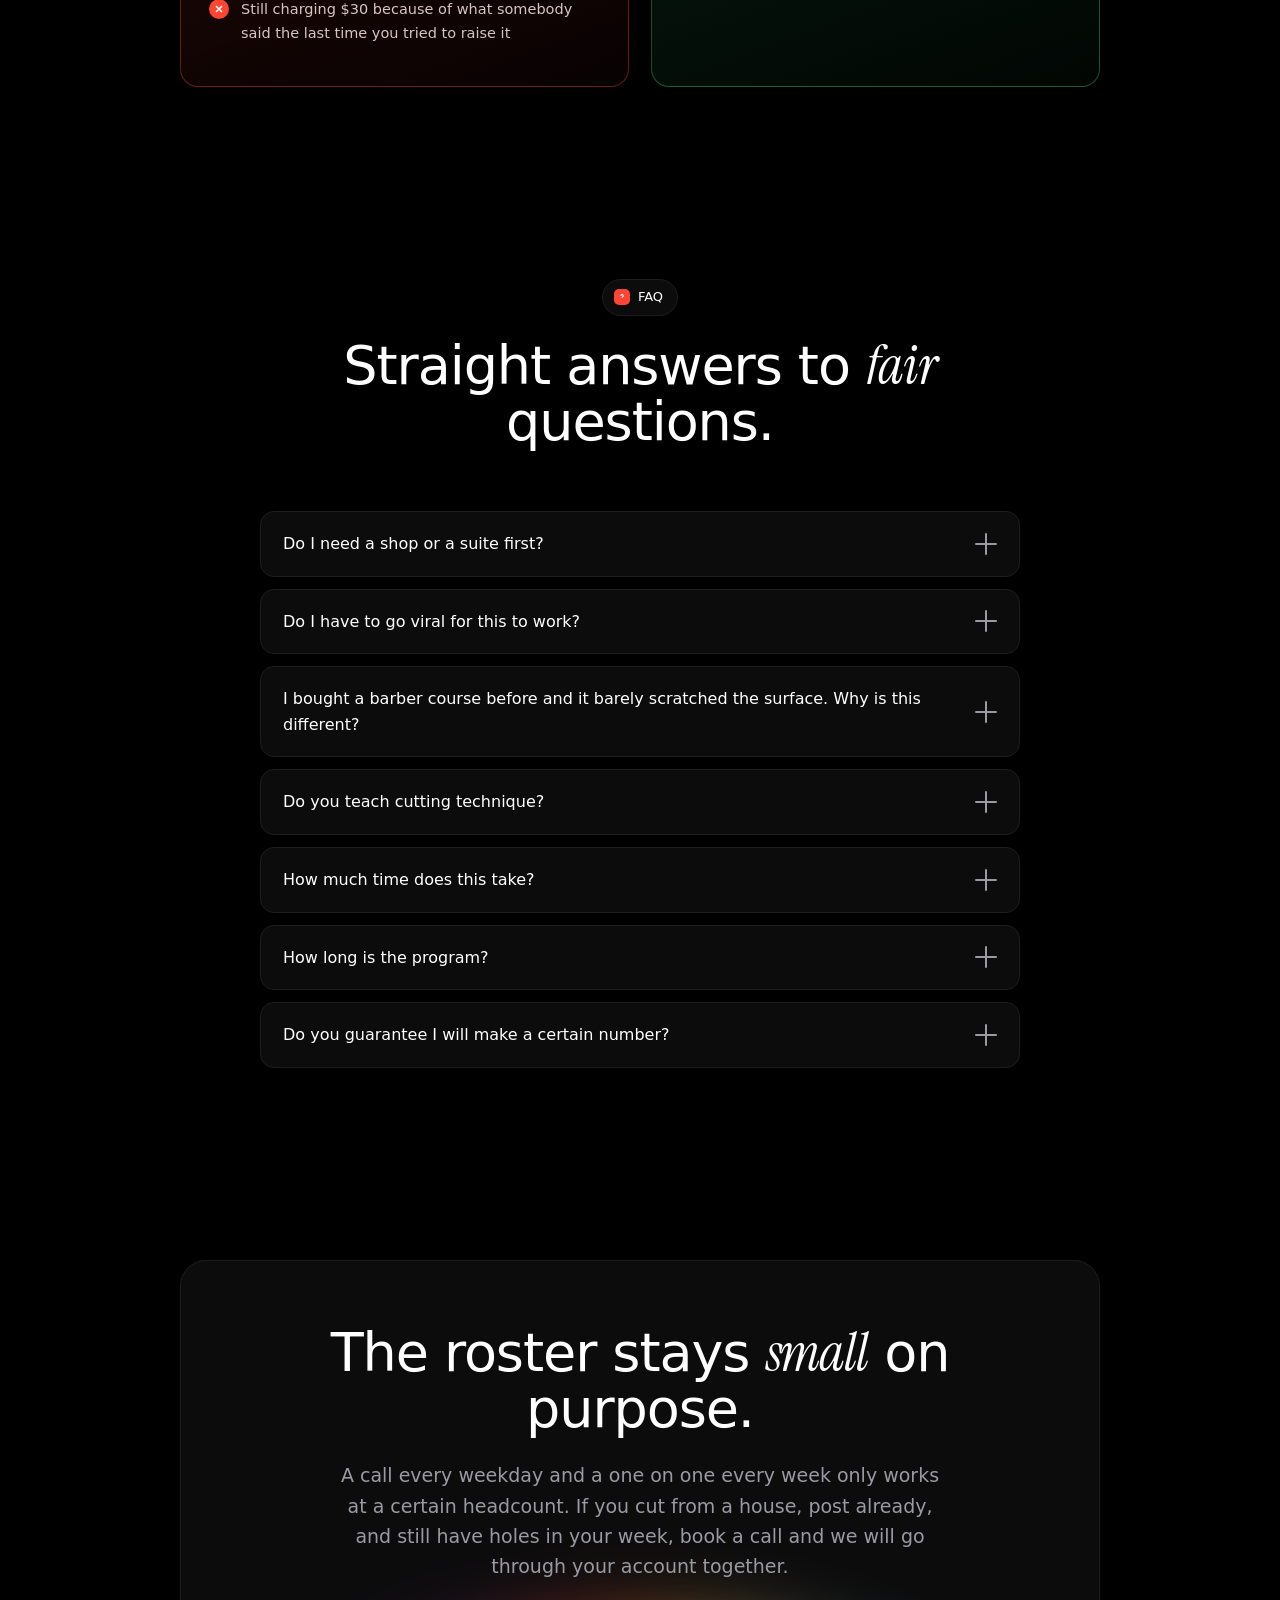
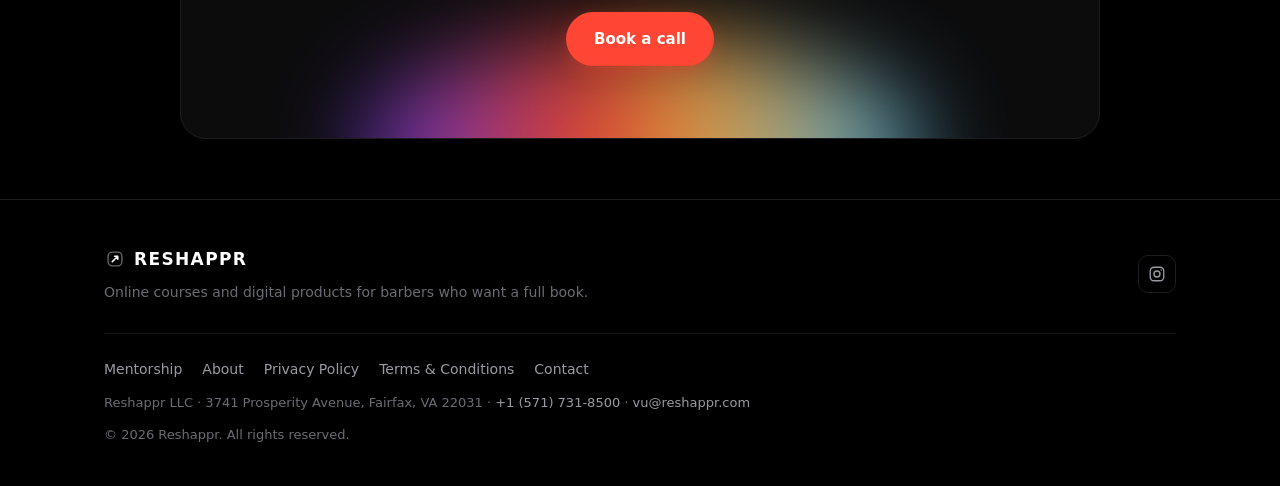
==== commit 92f8f733: "Add files via upload" ====
--- a/index.html
+++ b/index.html
@@ -3,9 +3,9 @@
 <head>
 <meta charset="UTF-8" />
 <meta name="viewport" content="width=device-width, initial-scale=1.0" />
-<title>Reshappr | Done-For-You Marketing for Kitchen &amp; Bath Remodelers</title>
+<title>Reshappr | Online Courses and Coaching for Barbers</title>
 <link rel="icon" href="brand/favicon.svg" type="image/svg+xml" />
-<meta name="description" content="Reshappr runs paid ads and automated follow-up for kitchen and bath remodelers so your calendar fills with real estimates, not tire-kickers. Leads go only to you." />
+<meta name="description" content="Reshappr builds online courses and digital products for barbers, plus a done-with-you mentorship that turns the content you already post into booked clients at the price you set." />
 <link rel="preconnect" href="https://fonts.googleapis.com" />
 <link rel="preconnect" href="https://fonts.gstatic.com" crossorigin />
 <link rel="preconnect" href="https://api.fontshare.com" crossorigin />
@@ -112,8 +112,8 @@
     filter: blur(20px);
   }
   .hero .wrap { position: relative; z-index: 1; }
-  .hero h1 { margin: 0 auto; max-width: 880px; }
-  .hero .lead { max-width: 560px; }
+  .hero h1 { margin: 0 auto; max-width: 900px; }
+  .hero .lead { max-width: 610px; }
   .hero-cta { margin-top: 32px; display: flex; gap: 14px; justify-content: center; flex-wrap: wrap; }
 
   /* hero mock */
@@ -132,15 +132,15 @@
   .mock-bar .d { width: 11px; height: 11px; border-radius: 50%; background: #2a2a2e; }
   .mock-bar .title { margin-left: 10px; font-size: 12.5px; color: var(--muted-2); }
   .mock-body { padding: 16px; display: grid; gap: 10px; }
-  .lead-row { display: flex; align-items: center; gap: 13px; background: #121214; border: 1px solid var(--line-soft); border-radius: 12px; padding: 12px 14px; }
-  .ava { width: 38px; height: 38px; border-radius: 10px; flex: none; display: flex; align-items: center; justify-content: center; font-weight: 700; font-size: 14px; color: #fff; }
-  .lead-row .meta { flex: 1; min-width: 0; }
-  .lead-row .nm { font-size: 14.5px; font-weight: 600; }
-  .lead-row .pj { font-size: 12.5px; color: var(--muted-2); }
-  .tag { font-size: 11.5px; font-weight: 600; padding: 5px 10px; border-radius: 100px; white-space: nowrap; }
-  .tag.booked { background: rgba(54,211,122,0.13); color: #5fe39a; }
-  .tag.new { background: rgba(255,69,51,0.14); color: #ff7a6d; }
-  .tag.replied { background: rgba(96,165,250,0.14); color: #7fb4ff; }
+  .stat-row { display: flex; align-items: center; gap: 13px; background: #121214; border: 1px solid var(--line-soft); border-radius: 12px; padding: 12px 14px; }
+  .stat-row .ava { width: 38px; height: 38px; border-radius: 10px; flex: none; display: flex; align-items: center; justify-content: center; color: var(--accent); background: rgba(255,69,51,0.12); }
+  .stat-row .ava svg { width: 19px; height: 19px; }
+  .stat-row .meta { flex: 1; min-width: 0; }
+  .stat-row .nm { font-size: 14.5px; font-weight: 600; }
+  .stat-row .pj { font-size: 12.5px; color: var(--muted-2); }
+  .figure { font-size: 15px; font-weight: 700; white-space: nowrap; letter-spacing: -0.01em; }
+  .figure.hot { color: #ff7a6d; }
+  .figure.cool { color: #7fb4ff; }
   .toast {
     position: absolute; right: 16px; bottom: -18px; z-index: 3;
     display: flex; align-items: center; gap: 10px;
@@ -173,14 +173,14 @@
   .step .icon svg { width: 26px; height: 26px; }
   .step .num { font-family: var(--serif); font-style: italic; color: var(--accent); font-size: 18px; }
   .step h3 { font-size: 20px; margin: 4px 0 8px; }
-  .step p { color: var(--muted); font-size: 14.5px; max-width: 320px; margin: 0 auto; }
-
-  /* ---------- SERVICES ---------- */
+  .step p { color: var(--muted); font-size: 14.5px; max-width: 330px; margin: 0 auto; }
+
+  /* ---------- WHAT YOU GET ---------- */
   .svc { display: grid; grid-template-columns: 1fr 1fr; gap: 50px; align-items: center; margin-bottom: 70px; }
   .svc:last-child { margin-bottom: 0; }
   .svc.flip .svc-text { order: 2; }
   .svc h3 { font-size: clamp(24px, 2.6vw, 32px); margin-bottom: 14px; }
-  .svc p { color: var(--muted); font-size: 16px; max-width: 460px; }
+  .svc p { color: var(--muted); font-size: 16px; max-width: 470px; }
   .svc .btn { margin-top: 24px; }
   .svc-visual {
     background: var(--bg-card); border: 1px solid var(--line); border-radius: 16px;
@@ -192,28 +192,34 @@
   }
   .mini-head { font-size: 12px; color: #8fb4ff; margin-bottom: 14px; display: flex; align-items: center; gap: 8px; }
   .mini-head .pulse { width: 8px; height: 8px; border-radius: 50%; background: var(--demo); }
-  /* ad preview */
-  .ad-card { background: #121214; border: 1px solid var(--line-soft); border-radius: 12px; overflow: hidden; }
-  .ad-img { height: 92px; background: linear-gradient(135deg, #2a2118, #3a2a1c); display: flex; align-items: center; justify-content: center; color: #b88a5a; font-size: 12px; }
-  .ad-ba { display: grid; grid-template-columns: 1fr 1fr; gap: 2px; height: 128px; }
-  .ba-half { position: relative; margin: 0; overflow: hidden; }
-  .ba-half img { width: 100%; height: 100%; object-fit: cover; display: block; }
-  .ba-tag { position: absolute; bottom: 6px; left: 6px; font-size: 9px; font-weight: 700; letter-spacing: .04em; text-transform: uppercase; background: rgba(0,0,0,0.6); color: #fff; padding: 3px 7px; border-radius: 5px; }
-  .ba-tag.after { background: var(--demo); }
-  .ad-body { padding: 12px 14px; }
-  .ad-body .t { font-size: 13.5px; font-weight: 600; }
-  .ad-body .s { font-size: 12px; color: var(--muted-2); margin-top: 3px; }
-  .ad-btn { margin-top: 11px; background: var(--demo); color: #fff; font-size: 12px; font-weight: 600; text-align: center; padding: 8px; border-radius: 8px; }
-  /* sms thread */
-  .bubble { max-width: 80%; padding: 10px 13px; border-radius: 14px; font-size: 13px; margin-bottom: 9px; line-height: 1.45; }
+  /* module list */
+  .mod-list { display: grid; gap: 7px; position: relative; z-index: 1; }
+  .mod {
+    display: flex; align-items: center; gap: 11px;
+    background: #121214; border: 1px solid var(--line-soft); border-radius: 10px;
+    padding: 10px 13px; font-size: 13px; color: #d2d2d8;
+  }
+  .mod .tick { width: 17px; height: 17px; border-radius: 50%; background: rgba(54,211,122,0.15); color: #5fe39a; display: flex; align-items: center; justify-content: center; flex: none; }
+  .mod .tick svg { width: 10px; height: 10px; }
+  .mod .n { font-family: var(--serif); font-style: italic; color: var(--muted-2); font-size: 13px; flex: none; }
+  .mod-more { font-size: 12px; color: var(--muted-2); padding: 4px 2px 0; }
+  /* schedule */
+  .sched { display: grid; gap: 7px; position: relative; z-index: 1; }
+  .day {
+    display: flex; align-items: center; gap: 12px;
+    background: #121214; border: 1px solid var(--line-soft); border-radius: 10px; padding: 10px 13px;
+  }
+  .day .dl { font-size: 11.5px; font-weight: 700; letter-spacing: .06em; color: var(--muted-2); width: 34px; flex: none; }
+  .day .dt { font-size: 13px; color: #d2d2d8; flex: 1; }
+  .day .dtime { font-size: 11.5px; color: var(--muted-2); white-space: nowrap; }
+  .day.hi { border-color: rgba(255,69,51,0.4); background: rgba(255,69,51,0.07); }
+  .day.hi .dt { color: #fff; }
+  /* message thread */
+  .bubble { max-width: 84%; padding: 10px 13px; border-radius: 14px; font-size: 13px; margin-bottom: 9px; line-height: 1.45; position: relative; z-index: 1; }
   .bubble.in { background: #1a1a1d; border: 1px solid var(--line-soft); border-bottom-left-radius: 4px; }
   .bubble.out { background: var(--demo); color: #fff; margin-left: auto; border-bottom-right-radius: 4px; }
   .stamp { font-size: 10.5px; color: var(--muted-2); display: block; margin-top: 2px; }
-  /* booking form */
-  .form-mock { display: grid; gap: 10px; }
-  .form-mock .fld { background: #121214; border: 1px solid var(--line-soft); border-radius: 9px; padding: 11px 13px; font-size: 12.5px; color: var(--muted-2); }
-  .form-mock .fld.filled { color: #fff; }
-  .form-mock .submit { background: var(--demo); color: #fff; text-align: center; font-size: 13px; font-weight: 600; padding: 11px; border-radius: 9px; }
+  .bubble.out .stamp { color: rgba(255,255,255,0.72); }
 
   /* ---------- COMPARISON ---------- */
   .cmp { display: grid; grid-template-columns: 1fr 1fr; gap: 22px; max-width: 920px; margin: 0 auto; }
@@ -253,8 +259,8 @@
     background: var(--bg-card); border: 1px solid var(--line); border-radius: 26px;
     padding: 64px 30px 72px; overflow: hidden;
   }
-  .final-card h2 { position: relative; z-index: 1; max-width: 640px; margin: 0 auto; }
-  .final-card .lead { position: relative; z-index: 1; }
+  .final-card h2 { position: relative; z-index: 1; max-width: 680px; margin: 0 auto; }
+  .final-card .lead { position: relative; z-index: 1; max-width: 620px; }
   .final-card .btn { position: relative; z-index: 1; margin-top: 30px; }
   .final-rainbow {
     position: absolute; left: 50%; bottom: -120px; transform: translateX(-50%);
@@ -305,7 +311,7 @@
   <nav class="nav-inner">
     <div class="brand"><svg class="brand-mark" viewBox="0 0 64 64" fill="none" aria-hidden="true"><rect x="12" y="12" width="40" height="40" rx="12" fill="none" stroke="currentColor" stroke-width="4" opacity="0.4"/><path d="M24 40 L40 24 M31 24 H40 V33" stroke="currentColor" stroke-width="4.5" fill="none" stroke-linecap="round" stroke-linejoin="round"/></svg>RESHAPPR</div>
     <div class="nav-links">
-      <a href="services.html">Services</a>
+      <a href="services.html">Mentorship</a>
       <a href="about.html">About</a>
       <a href="contact.html">Contact</a>
       <a href="#faq">FAQ</a>
@@ -320,10 +326,10 @@
   <div class="hero-glow"></div>
   <div class="nav-spacer"></div>
   <div class="wrap">
-    <h1 class="h-xl">More booked jobs.<br>Less <span class="em">chasing</span>.</h1>
-    <p class="lead">We run paid ads and automated follow-up so remodelers stop depending on referrals and Angi. You run estimates. We handle the pipeline.</p>
+    <h1 class="h-xl">Turn the videos you already post into a <span class="em">booked</span> chair.</h1>
+    <p class="lead">Reshappr is a done-with-you mentorship for barbers who post every day and still have holes in the week. You learn why the videos that work actually work, then build the profile and the consultation that turn a viewer into a client at the price you set.</p>
     <div class="hero-cta">
-      <a href="contact.html" class="btn btn-lg">Get Your Free Strategy Call</a>
+      <a href="contact.html" class="btn btn-lg">Book a call</a>
       <a href="#process" class="btn btn-lg btn-ghost">See how it works</a>
     </div>
 
@@ -333,23 +339,23 @@
       <div class="mock">
         <div class="mock-bar">
           <span class="d"></span><span class="d"></span><span class="d"></span>
-          <span class="title">Reshappr Pipeline · New Leads</span>
+          <span class="title">@_vuper &middot; the account this is built on</span>
         </div>
         <div class="mock-body">
-          <div class="lead-row">
-            <div class="ava" style="background:#3b5bdb">JM</div>
-            <div class="meta"><div class="nm">Jenna Morrow</div><div class="pj">Full kitchen remodel · Naperville</div></div>
-            <span class="tag booked">Booked</span>
+          <div class="stat-row">
+            <div class="ava"><svg viewBox="0 0 24 24" fill="none" stroke="currentColor" stroke-width="1.9"><path d="M17 21v-2a4 4 0 0 0-4-4H6a4 4 0 0 0-4 4v2"/><circle cx="9.5" cy="7" r="4"/><path d="M22 21v-2a4 4 0 0 0-3-3.87"/></svg></div>
+            <div class="meta"><div class="nm">Instagram following</div><div class="pj">Built while cutting, not after quitting</div></div>
+            <span class="figure">87.2K</span>
           </div>
-          <div class="lead-row">
-            <div class="ava" style="background:#9c36b5">DR</div>
-            <div class="meta"><div class="nm">David Reyes</div><div class="pj">Master bath · Aurora</div></div>
-            <span class="tag replied">Replied</span>
+          <div class="stat-row">
+            <div class="ava"><svg viewBox="0 0 24 24" fill="none" stroke="currentColor" stroke-width="1.9"><path d="M2 12s3.6-7 10-7 10 7 10 7-3.6 7-10 7-10-7-10-7Z"/><circle cx="12" cy="12" r="3"/></svg></div>
+            <div class="meta"><div class="nm">Pinned reel</div><div class="pj">One video, one message, no trend</div></div>
+            <span class="figure hot">58.9M views</span>
           </div>
-          <div class="lead-row">
-            <div class="ava" style="background:#c2410c">SK</div>
-            <div class="meta"><div class="nm">Susan Kohl</div><div class="pj">Kitchen + island · Wheaton</div></div>
-            <span class="tag new">New lead</span>
+          <div class="stat-row">
+            <div class="ava"><svg viewBox="0 0 24 24" fill="none" stroke="currentColor" stroke-width="1.9"><path d="M2 12s3.6-7 10-7 10 7 10 7-3.6 7-10 7-10-7-10-7Z"/><circle cx="12" cy="12" r="3"/></svg></div>
+            <div class="meta"><div class="nm">Pinned reel</div><div class="pj">Same framework, different story</div></div>
+            <span class="figure cool">52.8M views</span>
           </div>
         </div>
       </div>
@@ -357,7 +363,7 @@
         <span class="ic">
           <svg viewBox="0 0 24 24" fill="none" stroke="currentColor" stroke-width="2.4"><path d="M20 6 9 17l-5-5"/></svg>
         </span>
-        <div><div class="tt">Estimate booked</div><div class="ts">Auto follow-up · 2 min ago</div></div>
+        <div><div class="tt">$18K months, cut from a house</div><div class="ts">No shop, no suite, no ad spend</div></div>
       </div>
     </div>
   </div>
@@ -366,23 +372,23 @@
 <!-- PLATFORMS -->
 <section class="platforms">
   <div class="wrap">
-    <p>We run your marketing where homeowners actually spend their time.</p>
+    <p>The system runs on the four platforms your clients already scroll.</p>
     <div class="logo-row reveal">
+      <div class="logo-chip">
+        <svg viewBox="0 0 24 24" fill="none"><defs><linearGradient id="ig" x1="0" y1="1" x2="1" y2="0"><stop offset="0" stop-color="#FEDA75"/><stop offset=".5" stop-color="#FA7E1E"/><stop offset="1" stop-color="#D62976"/></linearGradient></defs><rect x="2" y="2" width="20" height="20" rx="6" fill="url(#ig)"/><circle cx="12" cy="12" r="4.4" fill="none" stroke="#fff" stroke-width="1.8"/><circle cx="17.4" cy="6.6" r="1.3" fill="#fff"/></svg>
+        Instagram
+      </div>
+      <div class="logo-chip">
+        <svg viewBox="0 0 24 24" fill="none"><path d="M14.2 2h2.9c.2 1.6 1.1 3 2.4 3.8.8.5 1.7.8 2.6.9v2.9a8.6 8.6 0 0 1-5-1.6v6.6a6.3 6.3 0 1 1-6.3-6.3c.3 0 .6 0 .9.1v3a3.4 3.4 0 1 0 2.5 3.2V2Z" fill="#fff"/><path d="M13.2 1h2.9c.2 1.6 1.1 3 2.4 3.8-.9.6-1.6 1.5-1.9 2.6a6.5 6.5 0 0 1-1.4-1.1v6.6a6.3 6.3 0 1 1-6.3-6.3v3a3.4 3.4 0 1 0 2.5 3.2V1Z" fill="#25F4EE" opacity=".55"/></svg>
+        TikTok
+      </div>
+      <div class="logo-chip">
+        <svg viewBox="0 0 24 24" fill="none"><rect x="1.5" y="4.5" width="21" height="15" rx="4.5" fill="#FF0000"/><path d="M10 8.7 15 12l-5 3.3V8.7Z" fill="#fff"/></svg>
+        YouTube
+      </div>
       <div class="logo-chip">
         <svg viewBox="0 0 24 24" fill="#1877F2"><path d="M24 12.07C24 5.4 18.63 0 12 0S0 5.4 0 12.07C0 18.1 4.39 23.1 10.13 24v-8.44H7.08v-3.49h3.05V9.41c0-3.02 1.79-4.69 4.53-4.69 1.31 0 2.68.24 2.68.24v2.97h-1.51c-1.49 0-1.96.93-1.96 1.89v2.25h3.33l-.53 3.49h-2.8V24C19.61 23.1 24 18.1 24 12.07Z"/></svg>
         Facebook
-      </div>
-      <div class="logo-chip">
-        <svg viewBox="0 0 24 24" fill="none"><defs><linearGradient id="ig" x1="0" y1="1" x2="1" y2="0"><stop offset="0" stop-color="#FEDA75"/><stop offset=".5" stop-color="#FA7E1E"/><stop offset="1" stop-color="#D62976"/></linearGradient></defs><rect x="2" y="2" width="20" height="20" rx="6" fill="url(#ig)"/><circle cx="12" cy="12" r="4.4" fill="none" stroke="#fff" stroke-width="1.8"/><circle cx="17.4" cy="6.6" r="1.3" fill="#fff"/></svg>
-        Instagram
-      </div>
-      <div class="logo-chip">
-        <svg viewBox="0 0 24 24"><path fill="#4285F4" d="M23.5 12.27c0-.79-.07-1.54-.2-2.27H12v4.51h6.47a5.5 5.5 0 0 1-2.4 3.6v3h3.86c2.26-2.08 3.57-5.15 3.57-8.84Z"/><path fill="#34A853" d="M12 24c3.24 0 5.95-1.08 7.93-2.91l-3.86-3c-1.08.72-2.45 1.16-4.07 1.16-3.13 0-5.78-2.11-6.73-4.96H1.29v3.09A12 12 0 0 0 12 24Z"/><path fill="#FBBC05" d="M5.27 14.29a7.2 7.2 0 0 1 0-4.58V6.62H1.29a12 12 0 0 0 0 10.76l3.98-3.09Z"/><path fill="#EA4335" d="M12 4.75c1.77 0 3.35.61 4.6 1.8l3.42-3.42C17.95 1.19 15.24 0 12 0A12 12 0 0 0 1.29 6.62l3.98 3.09C6.22 6.86 8.87 4.75 12 4.75Z"/></svg>
-        Google
-      </div>
-      <div class="logo-chip">
-        <svg viewBox="0 0 24 24" fill="none" stroke="#36D37A" stroke-width="2.2" stroke-linecap="round"><path d="M4 18V9m5 9V5m5 13v-7m5 7V8"/></svg>
-        GoHighLevel
       </div>
     </div>
   </div>
@@ -392,97 +398,97 @@
 <section id="process">
   <div class="wrap center section-head reveal">
     <span class="badge"><span class="dot"><svg viewBox="0 0 24 24" fill="none" stroke="#fff" stroke-width="3"><path d="M5 12h14M13 6l6 6-6 6"/></svg></span>How It Works</span>
-    <h2 class="h-lg">From setup to <span class="em">booked</span> jobs in four steps.</h2>
-    <p class="lead">No retainers for activity reports. We build the system that fills your calendar, then keep it sharp.</p>
+    <h2 class="h-lg">From your first call to a <span class="em">full</span> week.</h2>
+    <p class="lead">You run these with a coach on the phone every weekday, not alone with a video library and good intentions.</p>
   </div>
   <div class="wrap">
     <div class="grid-2 reveal">
       <div class="step">
-        <div class="icon"><svg viewBox="0 0 24 24" fill="none" stroke="currentColor" stroke-width="1.8"><path d="M15.5 14.5 18 12a8 8 0 1 0-6 6l2.5-2.5"/><path d="m21 21-3.5-3.5"/></svg></div>
+        <div class="icon"><svg viewBox="0 0 24 24" fill="none" stroke="currentColor" stroke-width="1.8"><path d="M22 16.9v3a2 2 0 0 1-2.2 2 19.8 19.8 0 0 1-8.6-3.1 19.5 19.5 0 0 1-6-6A19.8 19.8 0 0 1 2 4.1 2 2 0 0 1 4.1 2h3a2 2 0 0 1 2 1.7c.1 1 .4 1.9.7 2.8a2 2 0 0 1-.5 2.1L8.1 9.9a16 16 0 0 0 6 6l1.3-1.3a2 2 0 0 1 2.1-.4c.9.3 1.8.6 2.8.7a2 2 0 0 1 1.7 2Z"/></svg></div>
         <span class="num">01</span>
-        <h3>Strategy Call</h3>
-        <p>We learn your market, your best jobs, and what a good lead looks like for you.</p>
+        <h3>Onboarding Call</h3>
+        <p>We go through your account, your city, and what you charge right now. That call sets your start date.</p>
       </div>
       <div class="step">
-        <div class="icon"><svg viewBox="0 0 24 24" fill="none" stroke="currentColor" stroke-width="1.8"><path d="m14 7 3 3"/><path d="M5 19l4-1 9.5-9.5a2.1 2.1 0 0 0-3-3L6 15l-1 4Z"/></svg></div>
+        <div class="icon"><svg viewBox="0 0 24 24" fill="none" stroke="currentColor" stroke-width="1.8"><rect x="4" y="2" width="16" height="20" rx="3"/><path d="M9 7h6M9 11h6M9 15h3"/></svg></div>
         <span class="num">02</span>
-        <h3>Build the Campaign</h3>
-        <p>We write the ads, build the landing page, and wire up automated follow-up before anything goes live.</p>
+        <h3>Profile and Booking Funnel</h3>
+        <p>Bio, Facebook page, booking link. Someone who lands on your page books in two taps instead of sending a DM you answer at midnight.</p>
       </div>
       <div class="step">
-        <div class="icon"><svg viewBox="0 0 24 24" fill="none" stroke="currentColor" stroke-width="1.8"><path d="M4.5 16.5c-1.5 1.3-2 5-2 5s3.7-.5 5-2c.7-.9.7-2.2-.1-3a2.2 2.2 0 0 0-2.9 0Z"/><path d="M12 15 9 12c.5-3 2.5-7 8.5-8.5C18 8.5 14.5 11 12 11.5"/><path d="M9 12H4s.5-3 2-4 5-1 5-1"/><path d="M12 15v5s3-.5 4-2 1-5 1-5"/></svg></div>
+        <div class="icon"><svg viewBox="0 0 24 24" fill="none" stroke="currentColor" stroke-width="1.8"><path d="M15 10.5V7a3 3 0 0 0-6 0v3.5"/><rect x="4" y="10.5" width="16" height="10.5" rx="3"/><path d="M12 15v2"/></svg></div>
         <span class="num">03</span>
-        <h3>Launch</h3>
-        <p>Ads go live within 7 to 10 business days. Leads land in your pipeline and get followed up with automatically.</p>
+        <h3>Post Every Day</h3>
+        <p>Before and after showcases first, because your work sells before you have to talk. The content frameworks come once posting stops being a decision.</p>
       </div>
       <div class="step">
-        <div class="icon"><svg viewBox="0 0 24 24" fill="none" stroke="currentColor" stroke-width="1.8"><path d="M3 3v18h18"/><path d="m7 14 3-3 3 3 5-6"/></svg></div>
+        <div class="icon"><svg viewBox="0 0 24 24" fill="none" stroke="currentColor" stroke-width="1.8"><path d="M21 15a2 2 0 0 1-2 2H7l-4 4V5a2 2 0 0 1 2-2h14a2 2 0 0 1 2 2z"/><path d="M8 9h8M8 12.5h5"/></svg></div>
         <span class="num">04</span>
-        <h3>Dial It In</h3>
-        <p>The first 30 days tell us what is working. We optimize from there and keep you in the loop weekly.</p>
+        <h3>Consultation and Price</h3>
+        <p>The question sequence you run in the chair. It is how barbers stop apologizing for charging more than $30.</p>
       </div>
     </div>
   </div>
 </section>
 
-<!-- SERVICES -->
-<section id="services">
+<!-- WHAT YOU GET -->
+<section id="inside">
   <div class="wrap center section-head reveal">
-    <span class="badge"><span class="dot"><svg viewBox="0 0 24 24" fill="none" stroke="#fff" stroke-width="2.6"><path d="M4 7h16M4 12h16M4 17h10"/></svg></span>What We Do</span>
-    <h2 class="h-lg">Everything a remodeler needs to <span class="em">fill</span> the schedule.</h2>
+    <span class="badge"><span class="dot"><svg viewBox="0 0 24 24" fill="none" stroke="#fff" stroke-width="2.6"><path d="M4 7h16M4 12h16M4 17h10"/></svg></span>What You Get</span>
+    <h2 class="h-lg">Courses, digital products, and a coach who <span class="em">picks</span> up.</h2>
+    <p class="lead">Reshappr builds online courses and digital products for barbers who want to scale. The library lives in the portal, and the mentorship is how you get it along with the coaching around it.</p>
   </div>
   <div class="wrap">
 
     <div class="svc reveal">
       <div class="svc-text">
-        <h3>Targeted <span class="em">Paid</span> Ads</h3>
-        <p>Facebook, Instagram, and Google ads aimed at homeowners in your service area who are actively looking to remodel. Your budget, your market, no shared leads.</p>
-        <a href="contact.html" class="btn">Get Your Free Strategy Call</a>
+        <h3>The <span class="em">Portal</span></h3>
+        <p>Every module, framework, and template sits in one place. Profile setup across all four platforms, the content frameworks, the editing walkthrough, the consultation script. You work through it at your own pace between calls and keep coming back to it.</p>
+        <a href="services.html" class="btn">See what is inside</a>
       </div>
       <div class="svc-visual">
-        <div class="mini-head"><span class="pulse"></span>Live ad preview</div>
-        <div class="ad-card">
-          <div class="ad-ba">
-            <figure class="ba-half"><img src="brand/kitchen-before.jpg" alt="Kitchen before remodel" loading="lazy" /><span class="ba-tag">Before</span></figure>
-            <figure class="ba-half"><img src="brand/kitchen-after.jpg" alt="Kitchen after remodel" loading="lazy" /><span class="ba-tag after">After</span></figure>
-          </div>
-          <div class="ad-body">
-            <div class="t">Dreaming of a new kitchen?</div>
-            <div class="s">Free in-home estimate for Naperville homeowners.</div>
-            <div class="ad-btn">Book my estimate</div>
-          </div>
+        <div class="mini-head"><span class="pulse"></span>Inside the portal</div>
+        <div class="mod-list">
+          <div class="mod"><span class="tick"><svg viewBox="0 0 24 24" fill="none" stroke="currentColor" stroke-width="3.2"><path d="M20 6 9 17l-5-5"/></svg></span><span class="n">01</span>Mindset and the first 30 days</div>
+          <div class="mod"><span class="tick"><svg viewBox="0 0 24 24" fill="none" stroke="currentColor" stroke-width="3.2"><path d="M20 6 9 17l-5-5"/></svg></span><span class="n">02</span>Profile setup and booking funnel</div>
+          <div class="mod"><span class="tick"><svg viewBox="0 0 24 24" fill="none" stroke="currentColor" stroke-width="3.2"><path d="M20 6 9 17l-5-5"/></svg></span><span class="n">03</span>Posting strategy</div>
+          <div class="mod"><span class="tick"><svg viewBox="0 0 24 24" fill="none" stroke="currentColor" stroke-width="3.2"><path d="M20 6 9 17l-5-5"/></svg></span><span class="n">04</span>The 4-part content framework</div>
+          <div class="mod"><span class="tick"><svg viewBox="0 0 24 24" fill="none" stroke="currentColor" stroke-width="3.2"><path d="M20 6 9 17l-5-5"/></svg></span><span class="n">05</span>Before and after showcase</div>
+          <div class="mod"><span class="tick"><svg viewBox="0 0 24 24" fill="none" stroke="currentColor" stroke-width="3.2"><path d="M20 6 9 17l-5-5"/></svg></span><span class="n">06</span>Editing, start to finish</div>
         </div>
+        <div class="mod-more">Plus the consultation masterclass and the modules still being added.</div>
       </div>
     </div>
 
     <div class="svc flip reveal">
       <div class="svc-text">
-        <h3>Same-Day <span class="em">Automated</span> Follow-Up</h3>
-        <p>Every lead gets a text and an email the moment they fill out the form. It runs fully automated through GoHighLevel, so no lead sits cold while you are on a job site.</p>
-        <a href="contact.html" class="btn">Get Your Free Strategy Call</a>
+        <h3>A call every <span class="em">weekday</span></h3>
+        <p>Group coaching Monday through Friday, plus a one on one every week on your account, your city, and your numbers. Bring the video you are scared to post and we go through it live instead of you guessing for another week.</p>
+        <a href="contact.html" class="btn">Book a call</a>
       </div>
       <div class="svc-visual">
-        <div class="mini-head"><span class="pulse"></span>Auto follow-up · sent in seconds</div>
-        <div class="bubble out">Hi Susan, thanks for reaching out about your kitchen remodel. When works for a quick call this week? <span class="stamp">Reshappr · just now</span></div>
-        <div class="bubble in">Tomorrow afternoon? <span class="stamp">Susan · 1 min later</span></div>
-        <div class="bubble out">Perfect. Booked you for 2pm Thursday. <span class="stamp">Reshappr</span></div>
+        <div class="mini-head"><span class="pulse"></span>A normal week</div>
+        <div class="sched">
+          <div class="day"><span class="dl">MON</span><span class="dt">Group coaching call</span><span class="dtime">7:00 PM EST</span></div>
+          <div class="day"><span class="dl">TUE</span><span class="dt">Group coaching call</span><span class="dtime">7:00 PM EST</span></div>
+          <div class="day hi"><span class="dl">WED</span><span class="dt">Group call, then your 1 on 1</span><span class="dtime">7:00 PM EST</span></div>
+          <div class="day"><span class="dl">THU</span><span class="dt">Group coaching call</span><span class="dtime">7:00 PM EST</span></div>
+          <div class="day"><span class="dl">FRI</span><span class="dt">Group coaching call</span><span class="dtime">7:00 PM EST</span></div>
+        </div>
       </div>
     </div>
 
     <div class="svc reveal">
       <div class="svc-text">
-        <h3>Your <span class="em">Booking</span> Page</h3>
-        <p>We build a dedicated landing page for your campaigns. It converts better than your homepage and tracks every lead that comes through.</p>
-        <a href="contact.html" class="btn">Get Your Free Strategy Call</a>
+        <h3>Access between the <span class="em">calls</span></h3>
+        <p>Questions do not hold until the next session. You message and get an answer, which matters most in the first month when every post feels wrong and nobody around you can tell you whether it is working.</p>
+        <a href="contact.html" class="btn">Book a call</a>
       </div>
       <div class="svc-visual">
-        <div class="mini-head"><span class="pulse"></span>Estimate request</div>
-        <div class="form-mock">
-          <div class="fld filled">Susan Kohl</div>
-          <div class="fld filled">(630) 555-0142</div>
-          <div class="fld">Project details…</div>
-          <div class="submit">Book my free estimate</div>
-        </div>
+        <div class="mini-head"><span class="pulse"></span>Example of a between-call question</div>
+        <div class="bubble in">Client asked why I went up to $55. Froze and gave him the old price. <span class="stamp">2:14 PM</span></div>
+        <div class="bubble out">You answered the price. Answer the reason instead, then let him decide. Run the second question from the consultation doc next time and send me how it goes. <span class="stamp">2:21 PM</span></div>
+        <div class="bubble in">Ran it on the next guy. He booked at $55. <span class="stamp">Thursday</span></div>
       </div>
     </div>
 
@@ -493,24 +499,25 @@
 <section id="why">
   <div class="wrap center section-head reveal">
     <span class="badge"><span class="dot"><svg viewBox="0 0 24 24" fill="none" stroke="#fff" stroke-width="2.6"><path d="m4 7 4 4 4-7 4 10 4-5"/></svg></span>Why Reshappr</span>
-    <h2 class="h-lg">There is a <span class="em">cheaper</span> way to get leads. This isn't it.</h2>
+    <h2 class="h-lg">Most barber coaching stops right where the <span class="em">real</span> work starts.</h2>
   </div>
   <div class="wrap">
     <div class="cmp reveal">
       <div class="cmp-col bad">
-        <h3>Doing it yourself</h3>
-        <div class="cmp-item bad"><span class="ci"><svg viewBox="0 0 24 24" fill="none" stroke="currentColor" stroke-width="3"><path d="M18 6 6 18M6 6l12 12"/></svg></span>Referrals are inconsistent and dry up when you are busiest</div>
-        <div class="cmp-item bad"><span class="ci"><svg viewBox="0 0 24 24" fill="none" stroke="currentColor" stroke-width="3"><path d="M18 6 6 18M6 6l12 12"/></svg></span>Angi sells the same lead to four or five other contractors</div>
-        <div class="cmp-item bad"><span class="ci"><svg viewBox="0 0 24 24" fill="none" stroke="currentColor" stroke-width="3"><path d="M18 6 6 18M6 6l12 12"/></svg></span>HomeAdvisor charges you whether the lead picks up or not</div>
-        <div class="cmp-item bad"><span class="ci"><svg viewBox="0 0 24 24" fill="none" stroke="currentColor" stroke-width="3"><path d="M18 6 6 18M6 6l12 12"/></svg></span>Running your own ads eats weekends you do not have</div>
+        <h3>The advice you have already paid for</h3>
+        <div class="cmp-item bad"><span class="ci"><svg viewBox="0 0 24 24" fill="none" stroke="currentColor" stroke-width="3"><path d="M18 6 6 18M6 6l12 12"/></svg></span>Use the geotag, post before and afters, problem then solution, and that is where it ends</div>
+        <div class="cmp-item bad"><span class="ci"><svg viewBox="0 0 24 24" fill="none" stroke="currentColor" stroke-width="3"><path d="M18 6 6 18M6 6l12 12"/></svg></span>You copy a format that worked for someone else with no idea what made it work</div>
+        <div class="cmp-item bad"><span class="ci"><svg viewBox="0 0 24 24" fill="none" stroke="currentColor" stroke-width="3"><path d="M18 6 6 18M6 6l12 12"/></svg></span>Fifty thousand views and a week that still has holes in it</div>
+        <div class="cmp-item bad"><span class="ci"><svg viewBox="0 0 24 24" fill="none" stroke="currentColor" stroke-width="3"><path d="M18 6 6 18M6 6l12 12"/></svg></span>A group call where you get five minutes, ask your question, and leave without understanding the answer</div>
+        <div class="cmp-item bad"><span class="ci"><svg viewBox="0 0 24 24" fill="none" stroke="currentColor" stroke-width="3"><path d="M18 6 6 18M6 6l12 12"/></svg></span>Still charging $30 because of what somebody said the last time you tried to raise it</div>
       </div>
       <div class="cmp-col good">
-        <h3>With Reshappr</h3>
-        <div class="cmp-item good"><span class="ci"><svg viewBox="0 0 24 24" fill="none" stroke="currentColor" stroke-width="3"><path d="M20 6 9 17l-5-5"/></svg></span>Leads come only to you, never shared with competitors</div>
-        <div class="cmp-item good"><span class="ci"><svg viewBox="0 0 24 24" fill="none" stroke="currentColor" stroke-width="3"><path d="M20 6 9 17l-5-5"/></svg></span>Follow-up runs automatically so nothing falls through</div>
-        <div class="cmp-item good"><span class="ci"><svg viewBox="0 0 24 24" fill="none" stroke="currentColor" stroke-width="3"><path d="M20 6 9 17l-5-5"/></svg></span>One point of contact who actually knows your campaign</div>
-        <div class="cmp-item good"><span class="ci"><svg viewBox="0 0 24 24" fill="none" stroke="currentColor" stroke-width="3"><path d="M20 6 9 17l-5-5"/></svg></span>We keep our client list short so your market stays yours</div>
-        <div class="cmp-item good"><span class="ci"><svg viewBox="0 0 24 24" fill="none" stroke="currentColor" stroke-width="3"><path d="M20 6 9 17l-5-5"/></svg></span>Changes get made that week, not next quarter</div>
+        <h3>Inside the mentorship</h3>
+        <div class="cmp-item good"><span class="ci"><svg viewBox="0 0 24 24" fill="none" stroke="currentColor" stroke-width="3"><path d="M20 6 9 17l-5-5"/></svg></span>You learn why a format works, so you can build your own instead of chasing someone else's</div>
+        <div class="cmp-item good"><span class="ci"><svg viewBox="0 0 24 24" fill="none" stroke="currentColor" stroke-width="3"><path d="M20 6 9 17l-5-5"/></svg></span>Your profile turns a viewer into a booking without them having to message you first</div>
+        <div class="cmp-item good"><span class="ci"><svg viewBox="0 0 24 24" fill="none" stroke="currentColor" stroke-width="3"><path d="M20 6 9 17l-5-5"/></svg></span>Someone on the call every weekday, so a bad week gets caught in a day</div>
+        <div class="cmp-item good"><span class="ci"><svg viewBox="0 0 24 24" fill="none" stroke="currentColor" stroke-width="3"><path d="M20 6 9 17l-5-5"/></svg></span>A weekly one on one that looks at your account, not a generic example</div>
+        <div class="cmp-item good"><span class="ci"><svg viewBox="0 0 24 24" fill="none" stroke="currentColor" stroke-width="3"><path d="M20 6 9 17l-5-5"/></svg></span>A consultation you run in the chair that holds the price you set</div>
       </div>
     </div>
   </div>
@@ -525,28 +532,32 @@
   <div class="wrap">
     <div class="faq reveal">
       <details>
-        <summary>Do you guarantee results?<span class="pm"></span></summary>
-        <div class="ans">No. Any agency that does is lying. What we can tell you is how we run campaigns, what we optimize for, and what realistic timelines look like. Results depend on your market, your price point, and how fast you respond to leads.</div>
+        <summary>Do I need a shop or a suite first?<span class="pm"></span></summary>
+        <div class="ans">No. Vu built his book to $18K months cutting out of a house, and the mentorship is written for barbers doing the same thing. Where you cut matters far less than whether somebody who finds you online can actually book you.</div>
       </details>
       <details>
-        <summary>How long until I see leads?<span class="pm"></span></summary>
-        <div class="ans">Ads go live in 7 to 10 business days after we finish setup. Plan for about 30 days before the data is solid enough to know what is working. Leads can come in before that, but that is when we start optimizing with confidence.</div>
+        <summary>Do I have to go viral for this to work?<span class="pm"></span></summary>
+        <div class="ans">No, and chasing that is usually what keeps barbers stuck. There are barbers sitting at fifty thousand views with a half empty week, which tells you reach was never the thing in the way. The message underneath the video is what turns a viewer into somebody sitting in your chair.</div>
       </details>
       <details>
-        <summary>I ran ads before and got garbage leads. Why would this be different?<span class="pm"></span></summary>
-        <div class="ans">Bad leads are usually a follow-up problem, not an ad problem. If someone fills out a form and does not hear back for six hours, they have already called someone else. We build automated same-day follow-up into every campaign from day one.</div>
+        <summary>I bought a barber course before and it barely scratched the surface. Why is this different?<span class="pm"></span></summary>
+        <div class="ans">Most of them hand you the visible layer of a video and stop there. You get the reasoning underneath, which is the part that transfers to your city and your work, plus a coach on the phone every weekday while you apply it. Nobody grades your homework in a course.</div>
       </details>
       <details>
-        <summary>You're a new agency. Why should I trust you?<span class="pm"></span></summary>
-        <div class="ans">Fair question. We do not have a client wall or a long track record to show you. What we do have: the founder runs your campaigns directly, we keep a short client list so your market stays ours to protect, and when something needs to change we do it that week. You will not get handed off to a junior account manager.</div>
+        <summary>Do you teach cutting technique?<span class="pm"></span></summary>
+        <div class="ans">No. This is the business built around the haircut: your profile, your content, your consultation, and what you charge. Bring your own hands.</div>
       </details>
       <details>
-        <summary>How much time does this take on my end?<span class="pm"></span></summary>
-        <div class="ans">You handle estimates and the actual work. We handle ads, follow-up, and reporting. Expect a short onboarding call at the start and a quick weekly check-in once things are live.</div>
+        <summary>How much time does this take?<span class="pm"></span></summary>
+        <div class="ans">Posting daily and showing up to the calls. If you cannot commit to posting every day for the length of the program, wait until you can, because the daily reps are the whole thing.</div>
       </details>
       <details>
-        <summary>Why not just stay on Angi or HomeAdvisor?<span class="pm"></span></summary>
-        <div class="ans">Those platforms sell the same lead to multiple contractors at once, so you compete on price from the first call. Our leads go only to you in your market. That is a very different conversation with a homeowner.</div>
+        <summary>How long is the program?<span class="pm"></span></summary>
+        <div class="ans">120 days, and it starts on the date we set during your onboarding call rather than the day you sign up.</div>
+      </details>
+      <details>
+        <summary>Do you guarantee I will make a certain number?<span class="pm"></span></summary>
+        <div class="ans">No, and anyone handing you a number is guessing at your city, your skill, and how much you will actually do. What is on the table is the system Vu ran himself and a coach working it with you five days a week.</div>
       </details>
     </div>
   </div>
@@ -557,9 +568,9 @@
   <div class="wrap">
     <div class="final-card reveal">
       <div class="final-rainbow"></div>
-      <h2 class="h-lg">We work with one remodeler per <span class="em">market.</span></h2>
-      <p class="lead">When your area is taken, it is taken. If you are seeing this, yours is still open. Get a free strategy call and we will show you exactly what a campaign looks like for your market.</p>
-      <a href="contact.html" class="btn btn-lg">Claim Your Market</a>
+      <h2 class="h-lg">The roster stays <span class="em">small</span> on purpose.</h2>
+      <p class="lead">A call every weekday and a one on one every week only works at a certain headcount. If you cut from a house, post already, and still have holes in your week, book a call and we will go through your account together.</p>
+      <a href="contact.html" class="btn btn-lg">Book a call</a>
     </div>
   </div>
 </section>
@@ -570,15 +581,15 @@
     <div class="foot">
       <div>
         <div class="brand"><svg class="brand-mark" viewBox="0 0 64 64" fill="none" aria-hidden="true"><rect x="12" y="12" width="40" height="40" rx="12" fill="none" stroke="currentColor" stroke-width="4" opacity="0.4"/><path d="M24 40 L40 24 M31 24 H40 V33" stroke="currentColor" stroke-width="4.5" fill="none" stroke-linecap="round" stroke-linejoin="round"/></svg>RESHAPPR</div>
-        <div class="tag">Your market. Your leads. Never shared.</div>
+        <div class="tag">Online courses and digital products for barbers who want a full book.</div>
       </div>
       <div class="soc">
-        <a href="#" aria-label="Instagram"><svg width="18" height="18" viewBox="0 0 24 24" fill="none" stroke="currentColor" stroke-width="1.8"><rect x="3" y="3" width="18" height="18" rx="5"/><circle cx="12" cy="12" r="4"/><circle cx="17.5" cy="6.5" r="1" fill="currentColor" stroke="none"/></svg></a>
-        <a href="#" aria-label="Facebook"><svg width="18" height="18" viewBox="0 0 24 24" fill="currentColor"><path d="M14 9h3V6h-3c-2 0-3 1.3-3 3.2V11H8v3h3v7h3v-7h2.5l.5-3H14V9.5c0-.3.2-.5.6-.5Z"/></svg></a>
-        <a href="#" aria-label="LinkedIn"><svg width="18" height="18" viewBox="0 0 24 24" fill="currentColor"><path d="M6.5 8A1.5 1.5 0 1 0 6.5 5a1.5 1.5 0 0 0 0 3ZM5 10h3v9H5v-9Zm5 0h2.8v1.3c.5-.8 1.5-1.5 3-1.5 2.4 0 3.2 1.4 3.2 3.9V19h-3v-4.6c0-1.2-.4-1.9-1.4-1.9-1 0-1.6.7-1.6 1.9V19h-3v-9Z"/></svg></a>
+        <a href="https://www.instagram.com/_vuper/" target="_blank" rel="noopener" aria-label="Instagram"><svg width="18" height="18" viewBox="0 0 24 24" fill="none" stroke="currentColor" stroke-width="1.8"><rect x="3" y="3" width="18" height="18" rx="5"/><circle cx="12" cy="12" r="4"/><circle cx="17.5" cy="6.5" r="1" fill="currentColor" stroke="none"/></svg></a>
       </div>
     </div>
     <div class="foot-links">
+      <a href="services.html">Mentorship</a>
+      <a href="about.html">About</a>
       <a href="privacy-policy.html">Privacy Policy</a>
       <a href="terms-and-conditions.html">Terms &amp; Conditions</a>
       <a href="mailto:vu@reshappr.com">Contact</a>
@@ -620,5 +631,6 @@
     }
   })();
 </script>
+<script src="https://widgets.leadconnectorhq.com/loader.js" data-resources-url="https://widgets.leadconnectorhq.com/chat-widget/loader.js" data-widget-id="6a4f0c6501a4d31ca57c1136" data-source="WEB_USER"></script>
 </body>
 </html>
